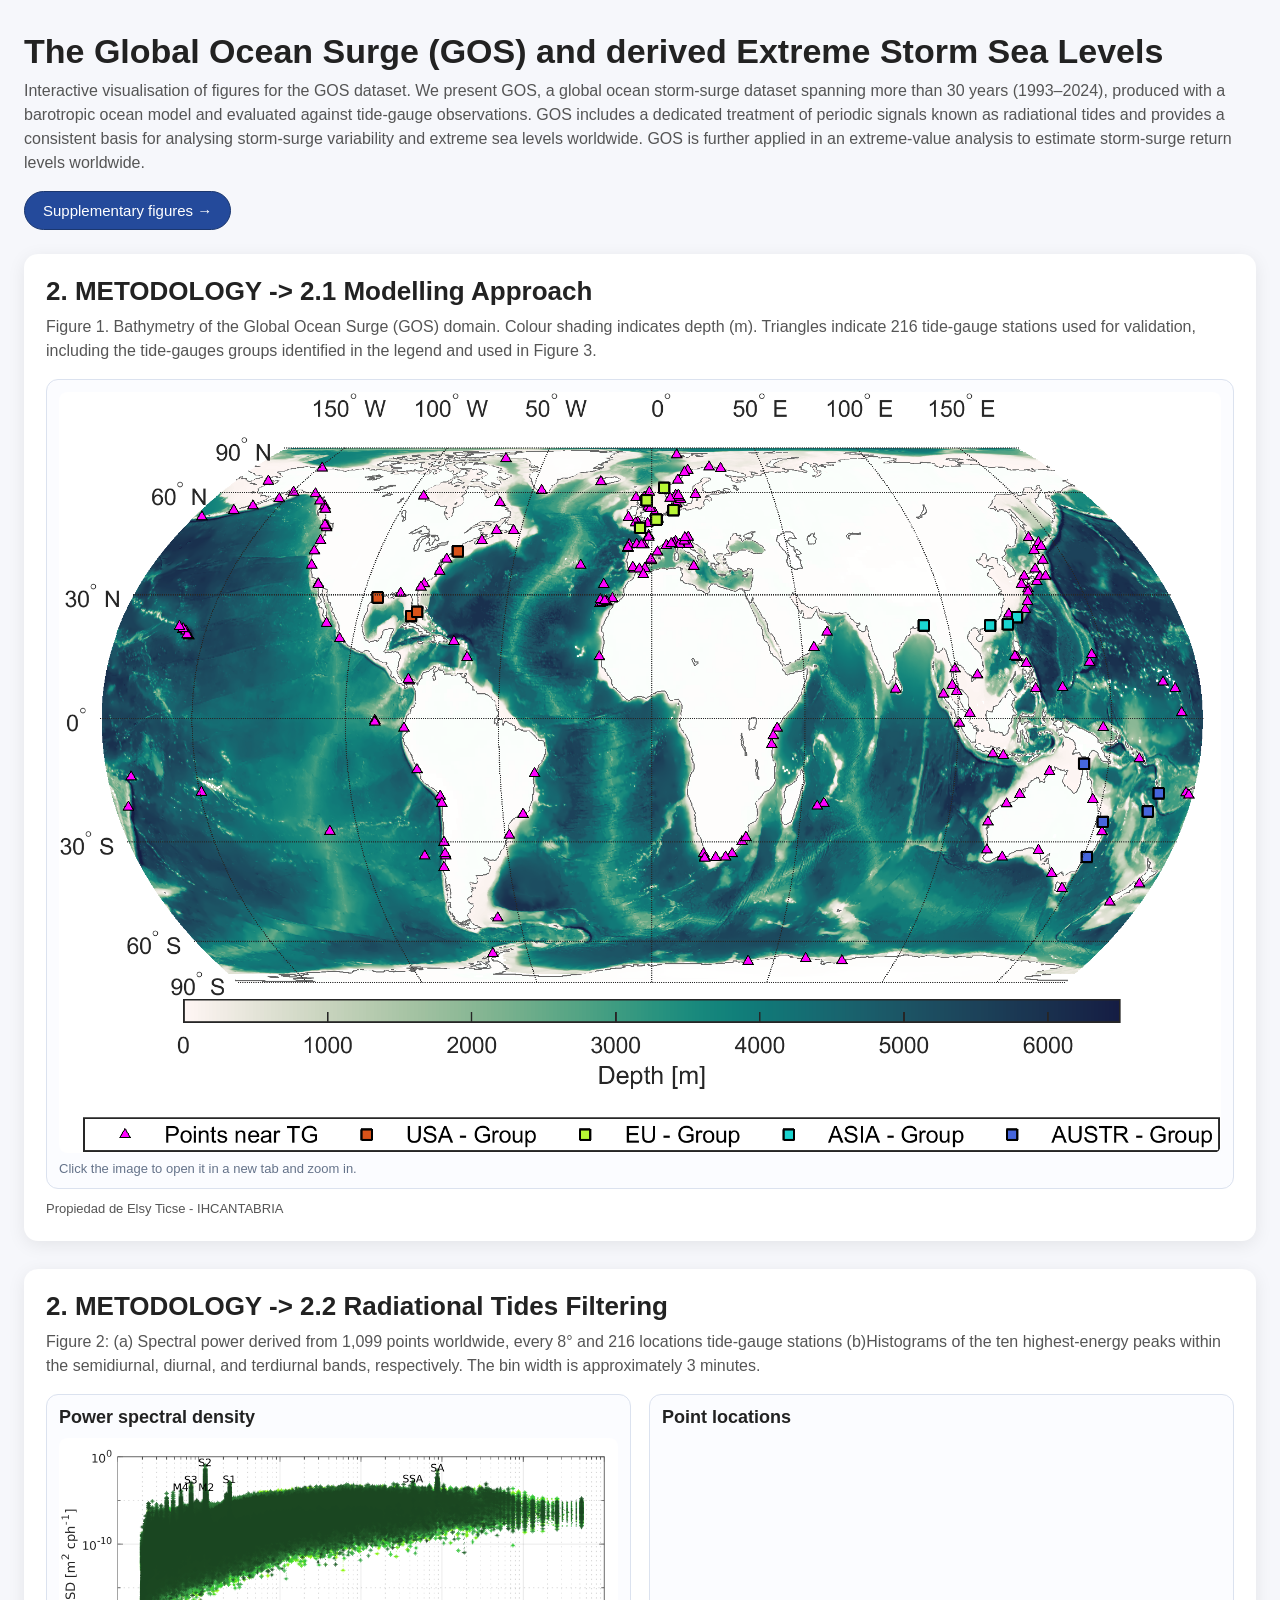
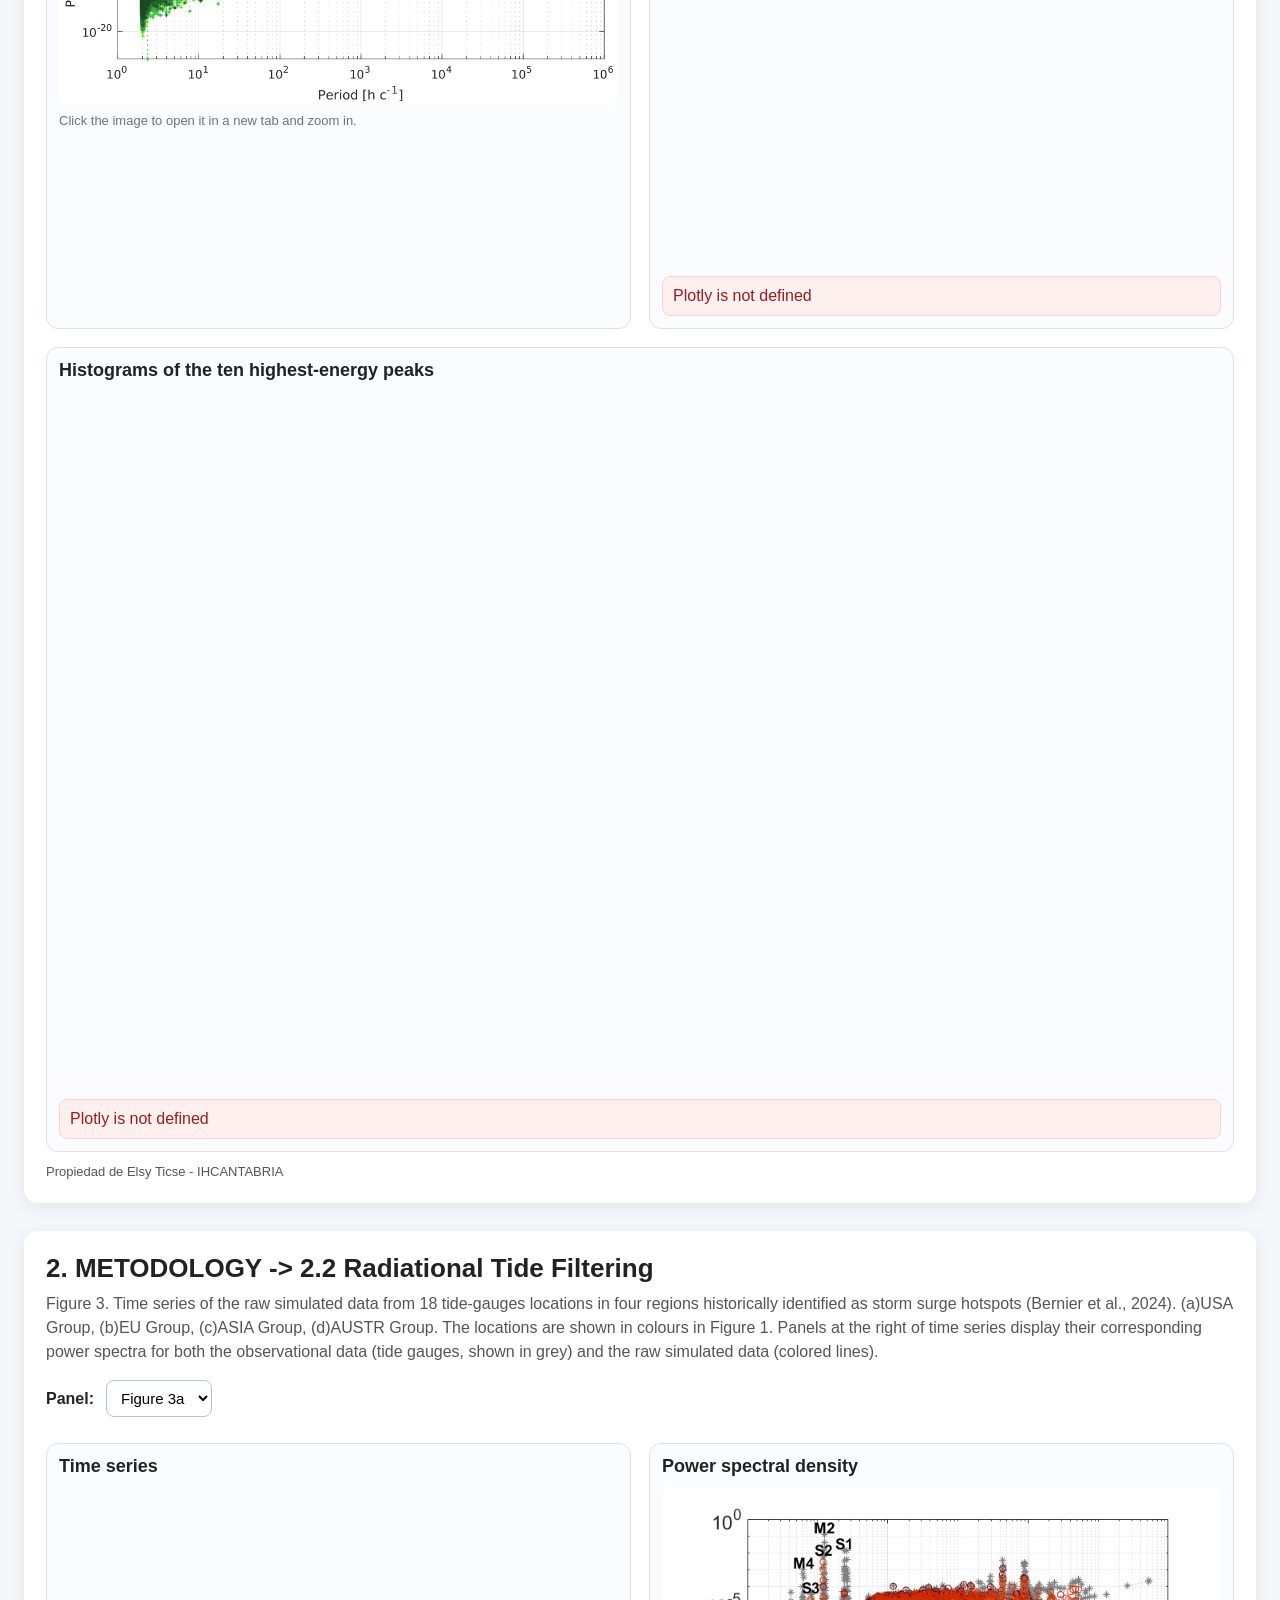
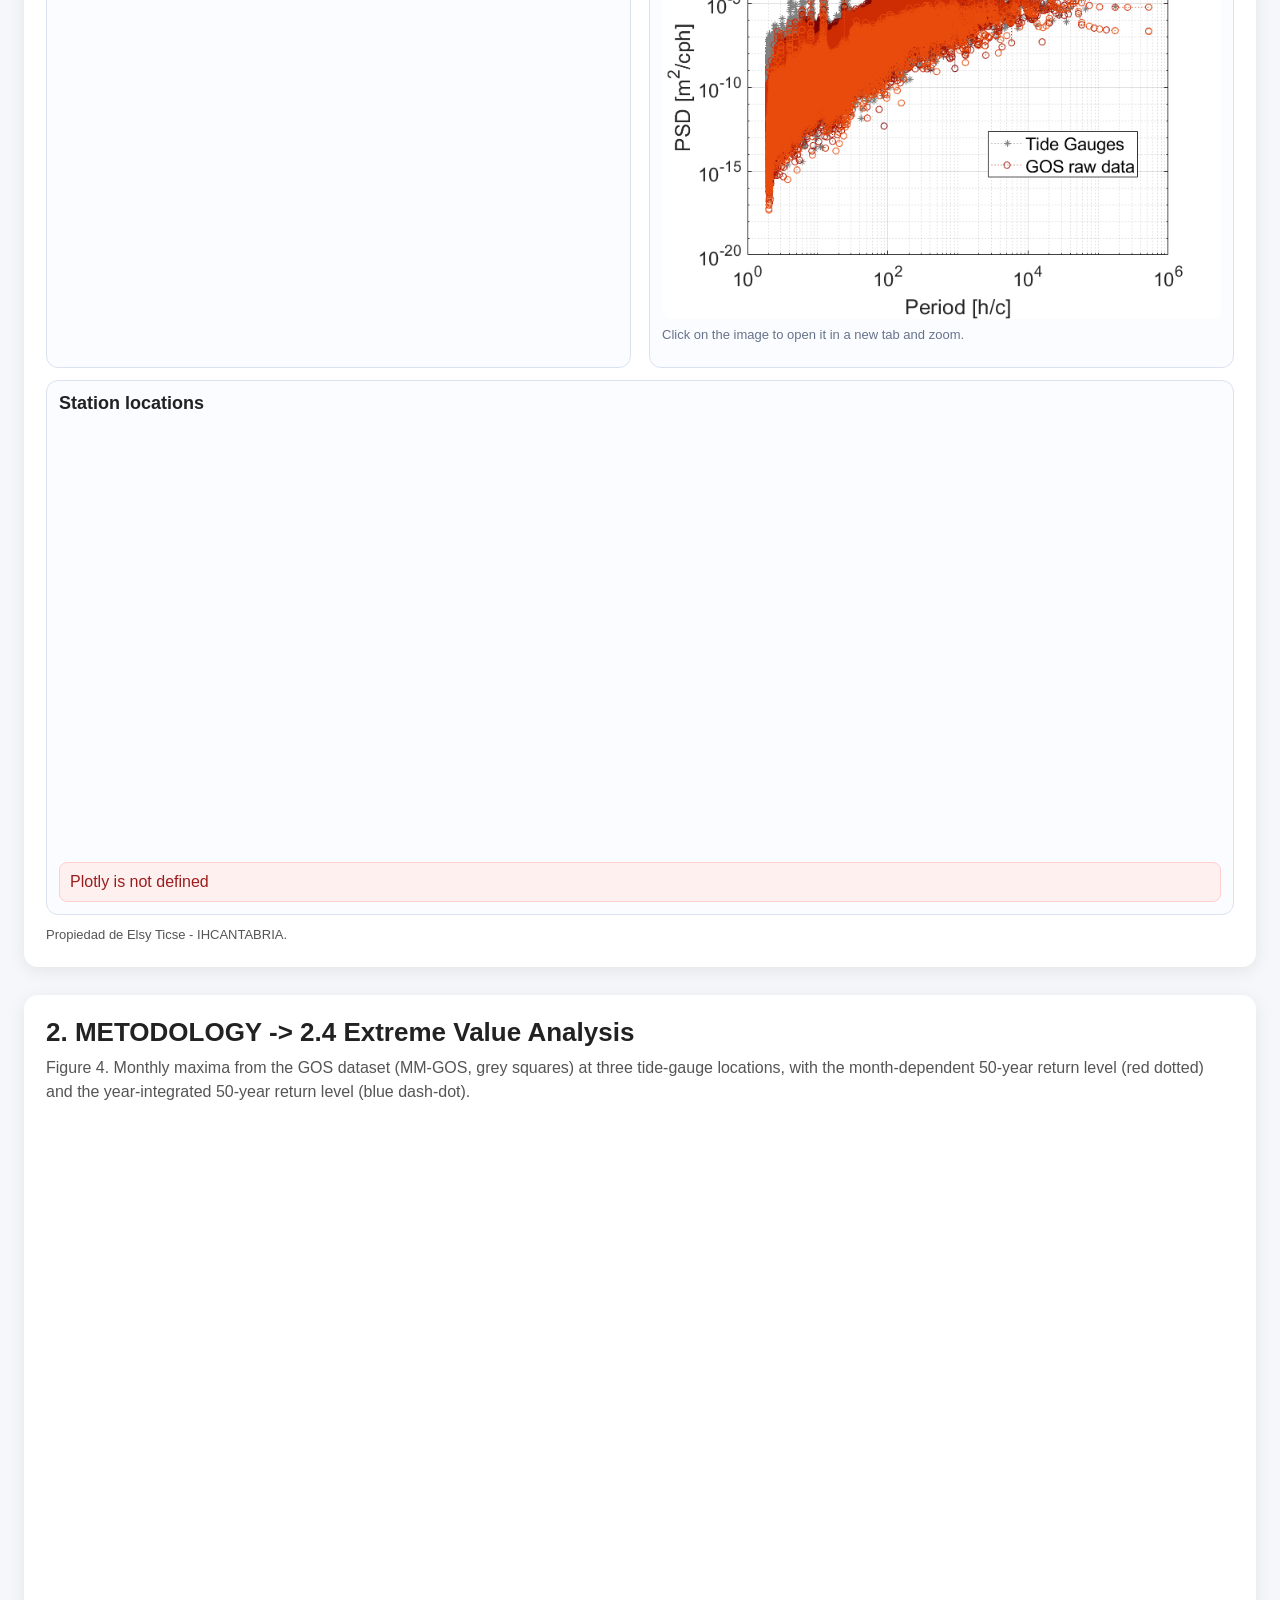
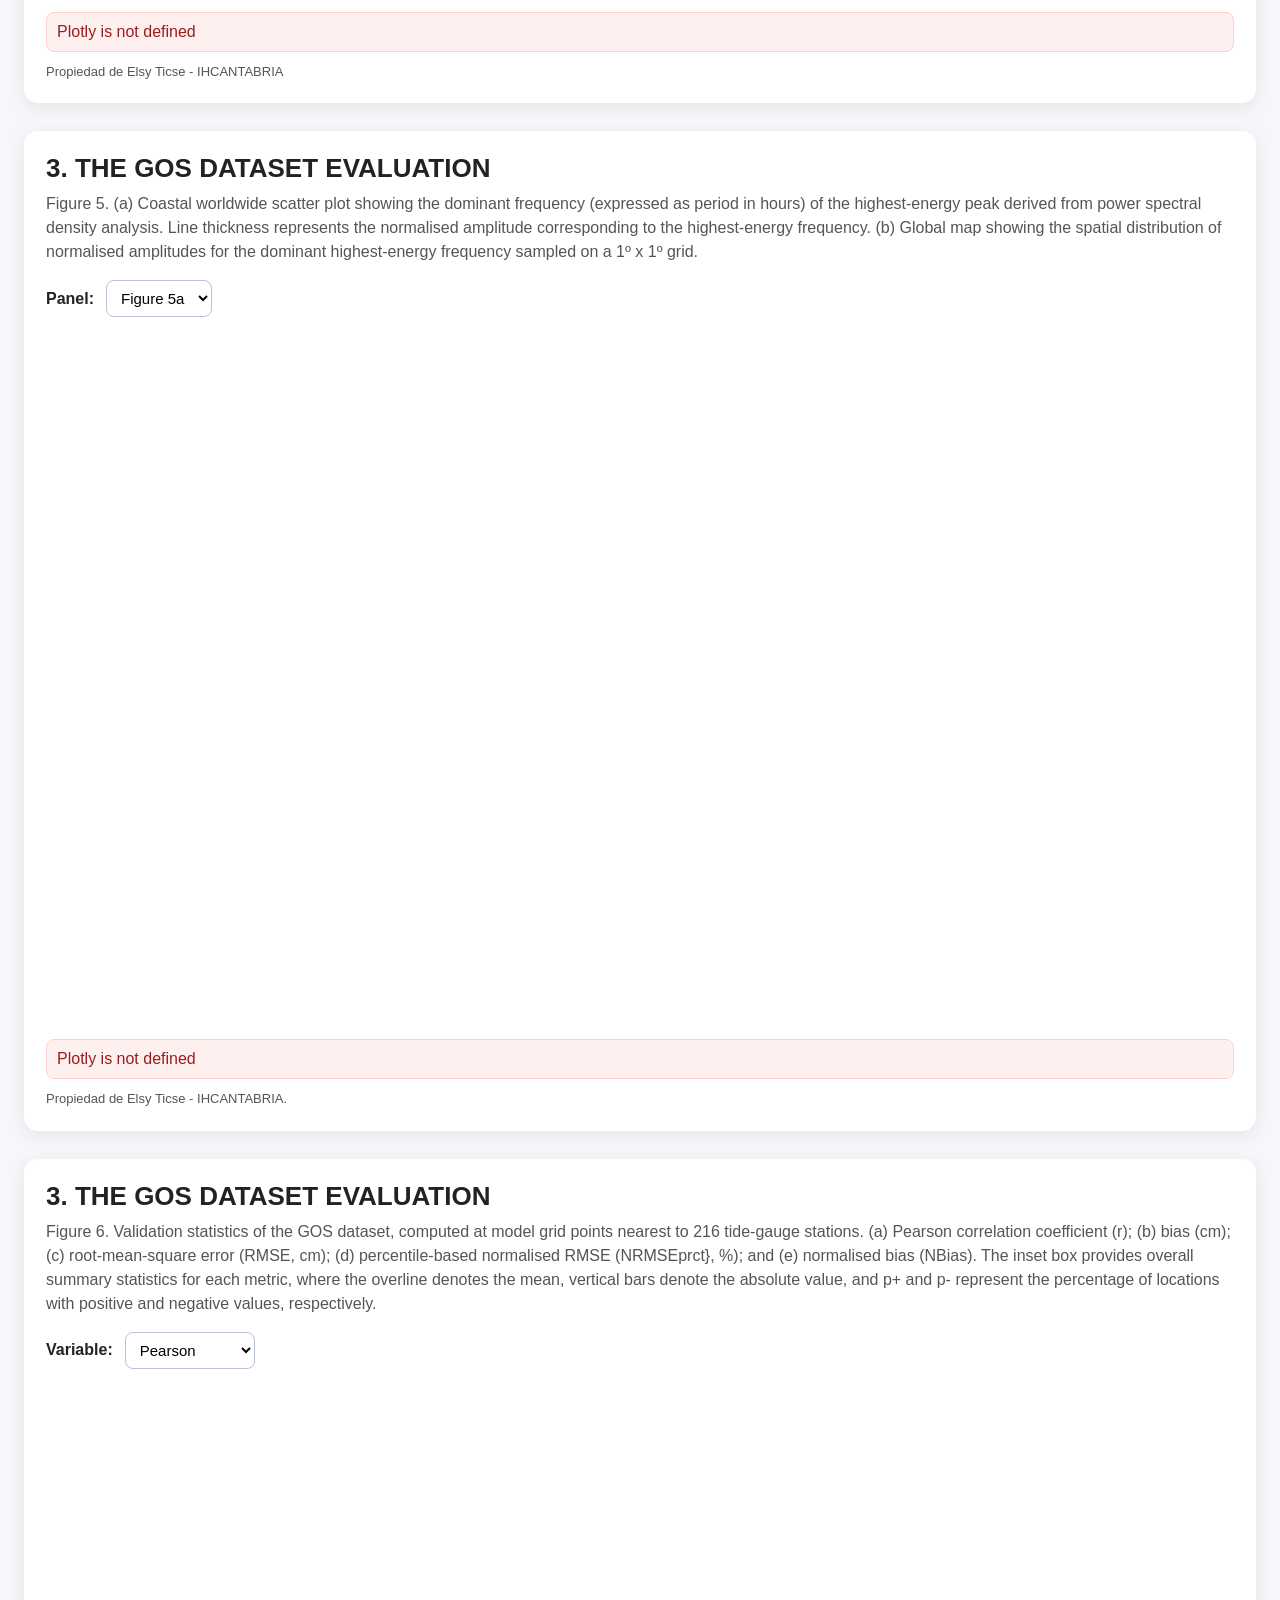
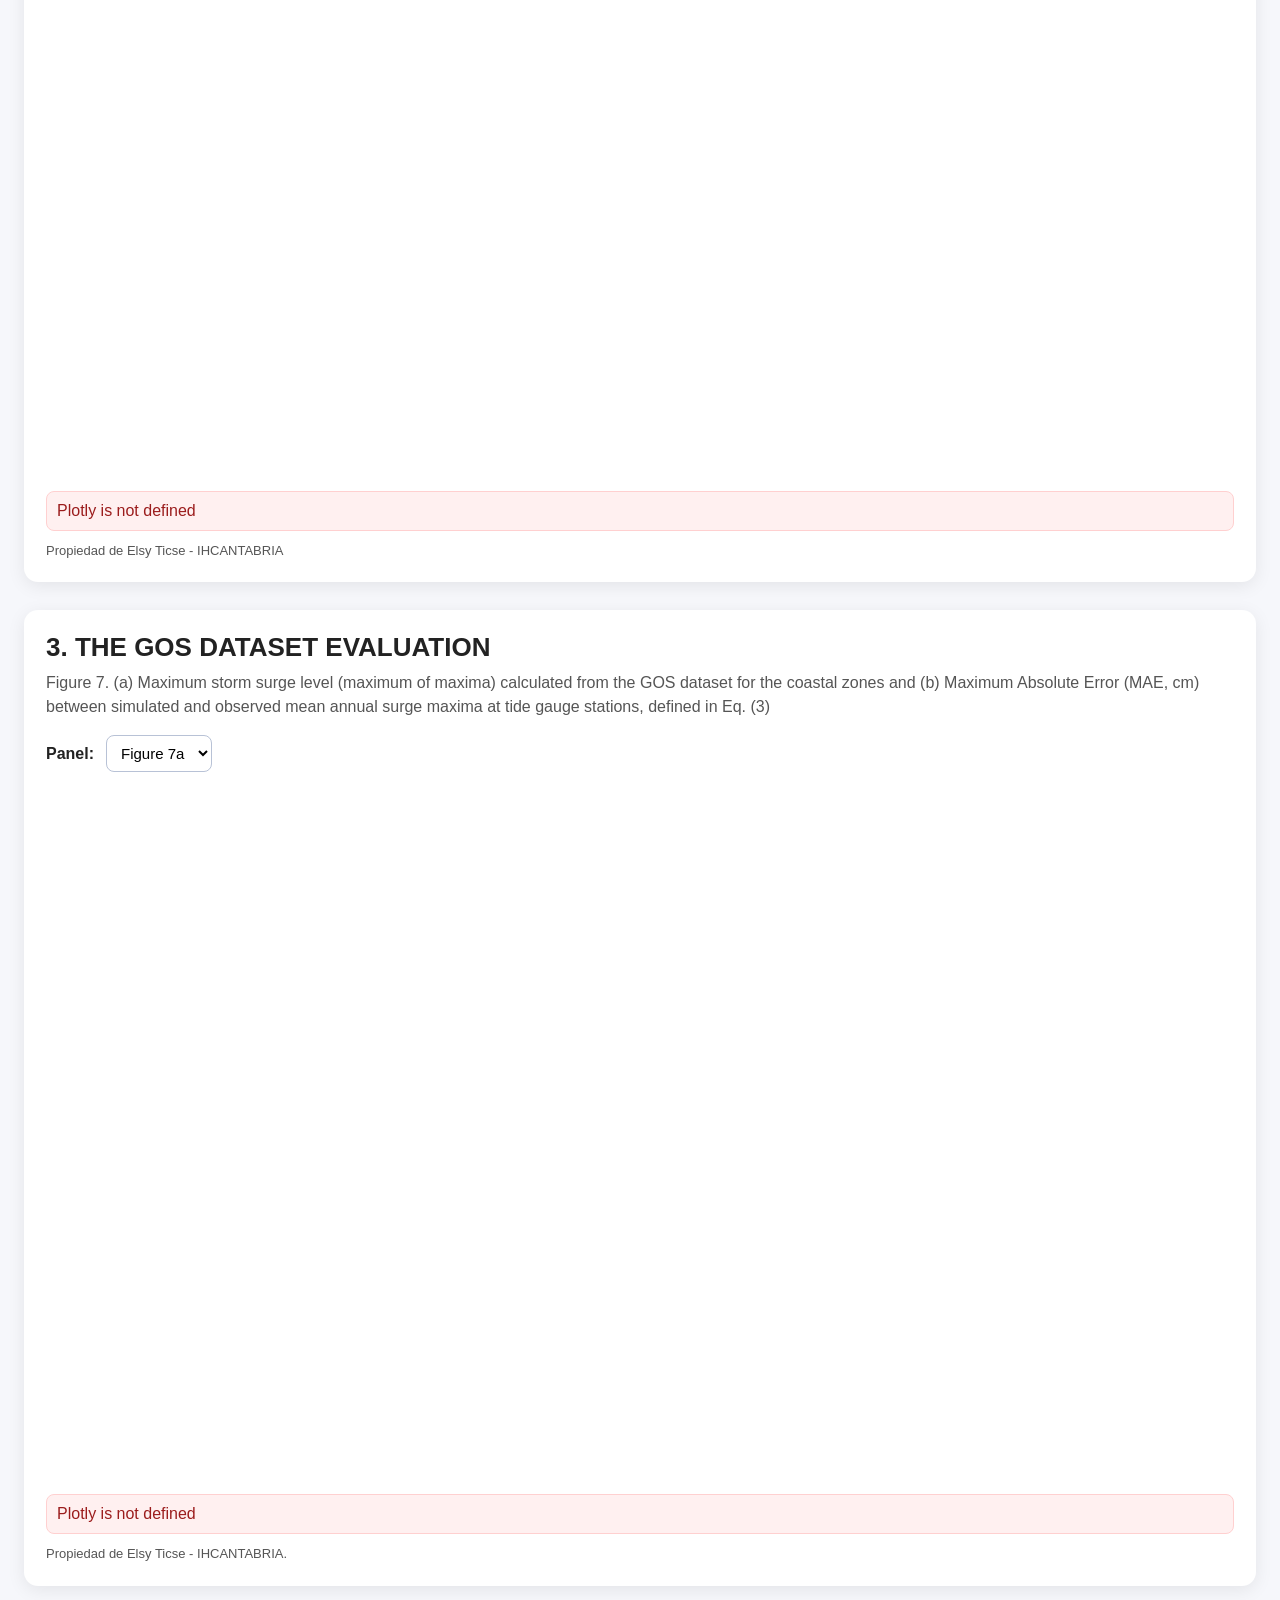
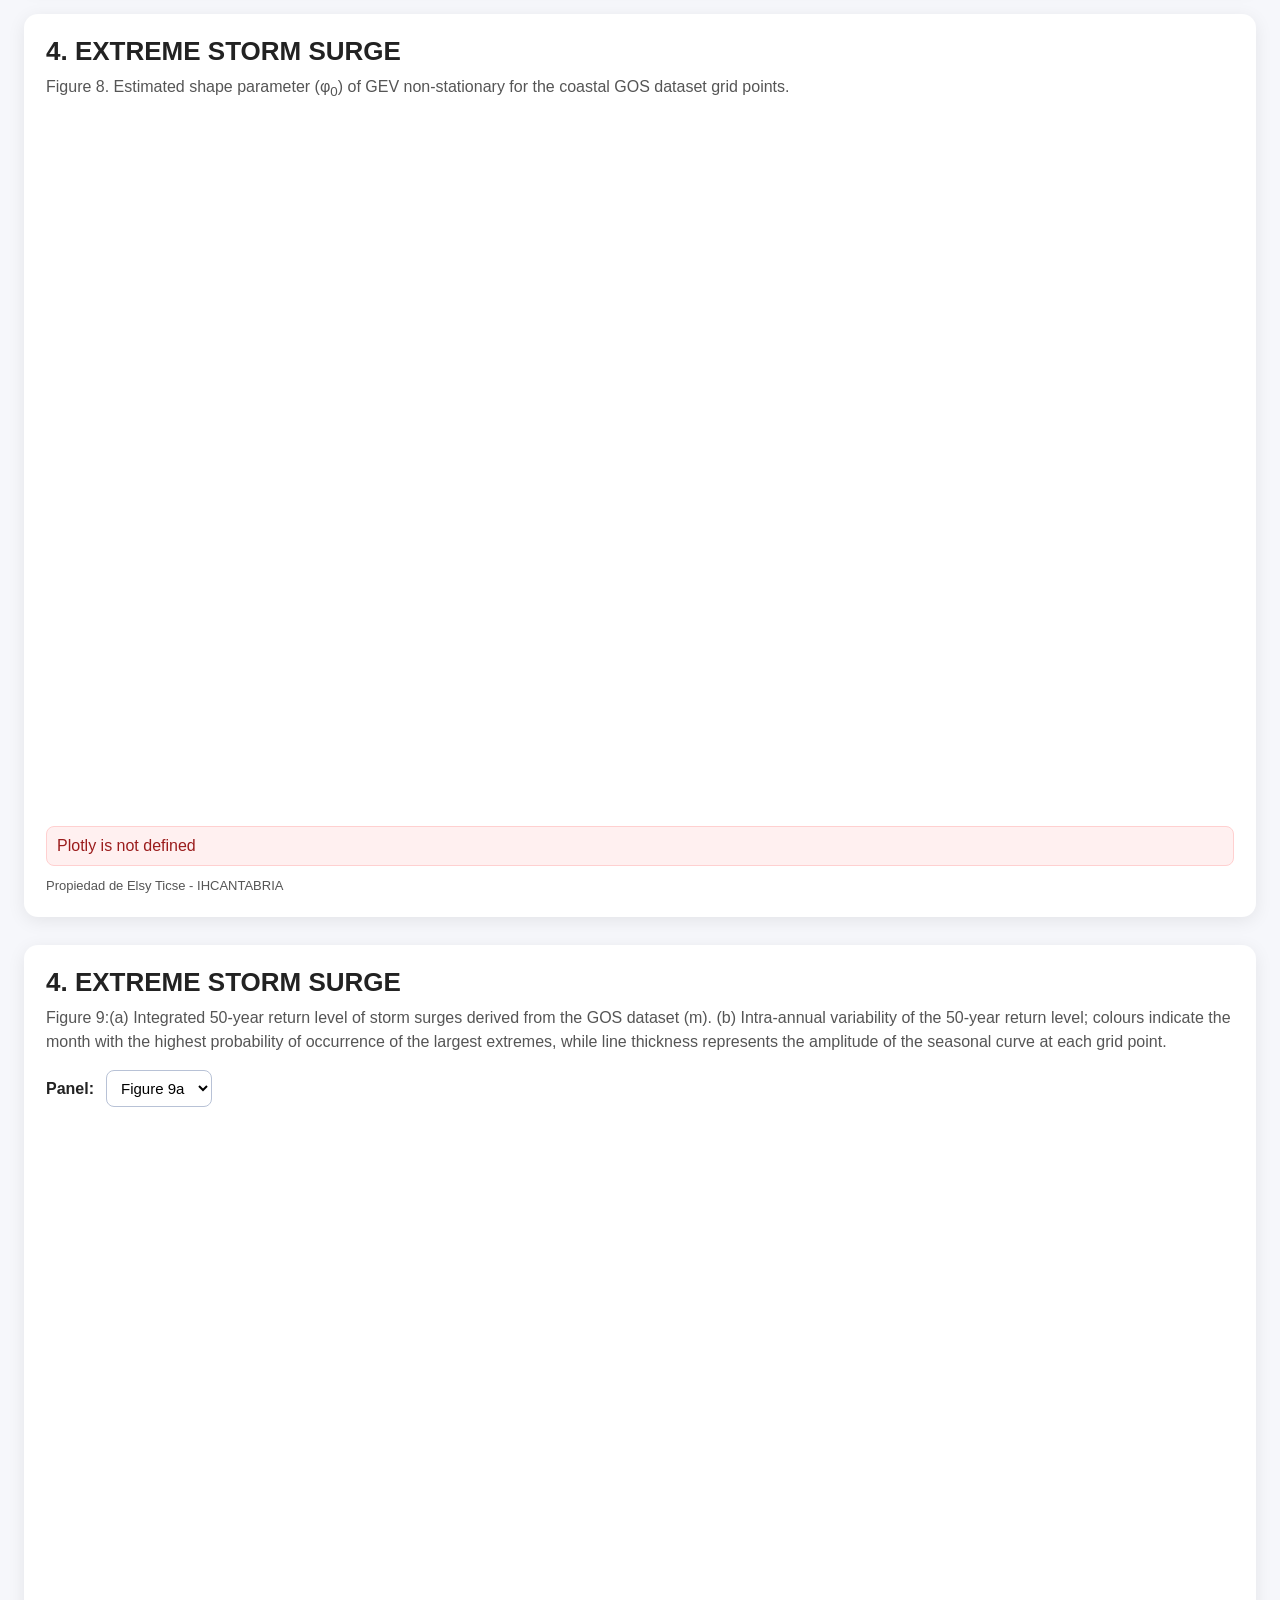
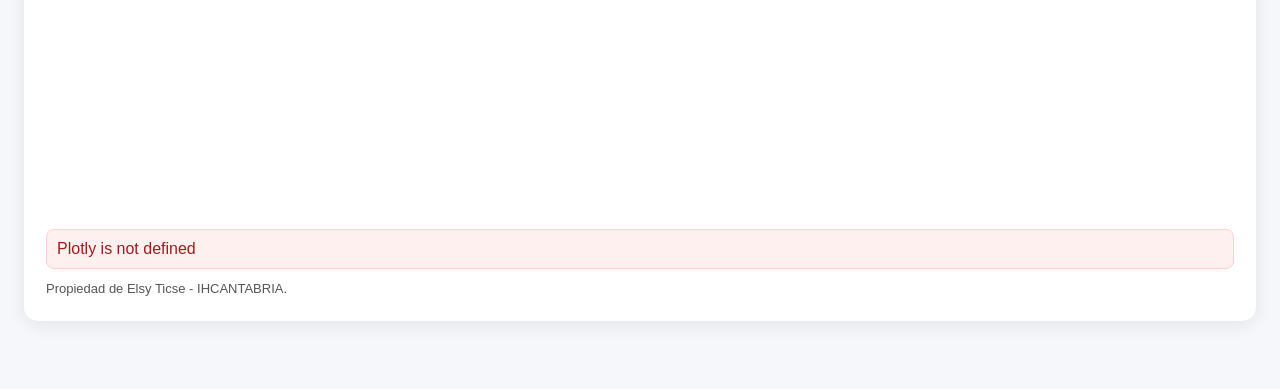
==== index.html @ 81e5f07c "editing SI and names" ====
<!DOCTYPE html>
<html lang="en">

<head>
  <meta charset="UTF-8" />
  <meta name="viewport" content="width=device-width, initial-scale=1.0" />

  <title>GOS GLOBAL</title>

  <script src="https://cdn.plot.ly/plotly-3.1.0.min.js"></script>

  <link rel="stylesheet" href="style.css" />
</head>

<body>

  <header class="page-header">
    <h1>The Global Ocean Surge (GOS) and derived Extreme Storm Sea Levels</h1>
    <p>
      Interactive visualisation of figures for the GOS dataset.
      We present GOS, a global ocean storm-surge dataset spanning more than 30 years (1993–2024), produced with a barotropic ocean model and evaluated against tide-gauge observations. GOS includes a dedicated treatment of periodic signals known as radiational tides and provides a consistent basis for analysing storm-surge variability and extreme sea levels worldwide. GOS is further applied in an extreme-value analysis to estimate storm-surge return levels worldwide.
    </p>

    <nav class="page-nav">
      <a class="nav-button" href="supplementary.html">Supplementary figures &rarr;</a>
    </nav>
  </header>

  <main class="page-content">

    <!-- ===================================================================
         FIGURE 1 - NUEVA. Imagen estatica.
         PENDIENTE: colocar el archivo en images/fig_1.png y escribir el
         titulo de seccion (<h2>) y el pie de figura reales.
         =================================================================== -->
    <section class="figure-card" id="figure-1">
      <h2>2. METODOLOGY -> 2.1 Modelling Approach</h2>

      <p class="figure-caption">
        Figure 1. Bathymetry of the Global Ocean Surge (GOS) domain. Colour shading indicates depth (m). Triangles indicate 216 tide-gauge stations used for validation, including the tide-gauges groups identified in the legend and used in Figure 3.
      </p>

      <div class="figure-image-panel">
        <a href="images/fig_1.png" target="_blank" class="figure-image-link">
          <img
            src="images/fig_1.png"
            alt="Figure 1"
            class="figure-image"
            onerror="this.parentNode.outerHTML='&lt;div class=&quot;placeholder&quot;&gt;Falta images/fig_1.png&lt;/div&gt;'"
          >
        </a>

        <p class="image-note">
          Click the image to open it in a new tab and zoom in.
        </p>
      </div>

      <div class="figure-note">
        Propiedad de Elsy Ticse - IHCANTABRIA
      </div>
    </section>

    <!-- ===================================================================
         FIGURE 2 - antes "Figure 2" (seccion figure-1).
         El PNG del espectro se reemplaza: images/fig_2a_spectrum.png
         =================================================================== -->
    <section class="figure-card" id="figure-2">
      <h2>2. METODOLOGY -> 2.2 Radiational Tides Filtering</h2>

      <p class="figure-caption">
        Figure 2: (a) Spectral power derived from 1,099 points worldwide, every 8° and 216 locations tide-gauge stations (b)Histograms of the ten highest-energy peaks within the semidiurnal, diurnal, and terdiurnal bands, respectively. The bin width is approximately 3 minutes. 
      </p>

      <!-- Tres subpaneles a la vez, misma estructura que la Figura 3:
           dos arriba en rejilla y el tercero a lo ancho debajo.
           Antes habia un selector que mostraba 2a o 2b por separado. -->
      <div class="fig2-grid">
        <div class="fig2-panel">
          <h3>Power spectral density</h3>

          <a href="images/fig_2a_spectrum.png" target="_blank" class="fig2-image-link">
            <img
              src="images/fig_2a_spectrum.png"
              alt="Power spectral density plot"
              class="fig2-spectrum-img"
            >
          </a>

          <p class="image-note">
            Click the image to open it in a new tab and zoom in.
          </p>
        </div>

        <div class="fig2-panel">
          <h3>Point locations</h3>
          <div class="stats" id="fig2-stats"></div>
          <div id="fig2-map" class="plot-container-small"></div>
          <div id="fig2-error" class="error"></div>
        </div>
      </div>

      <div class="fig2-hist-panel">
        <h3>Histograms of the ten highest-energy peaks</h3>
        <div class="stats" id="fig2b-stats"></div>
        <div id="fig2b-hist" class="plot-container"></div>
        <div id="fig2b-error" class="error"></div>
      </div>

      <div class="figure-note" id="fig2-note">
        Propiedad de Elsy Ticse - IHCANTABRIA
      </div>
    </section>

    <!-- ===================================================================
         FIGURE 3 - antes "Figure 3" (seccion figure-2). Sin cambios.
         =================================================================== -->
    <section class="figure-card" id="figure-3">
      <h2>2. METODOLOGY -> 2.2 Radiational Tide Filtering</h2>

      <p class="figure-caption">
        Figure 3. Time series of the raw simulated data from 18 tide-gauges locations in four regions historically identified as storm surge hotspots (Bernier et al., 2024). (a)USA Group, (b)EU Group, (c)ASIA Group, (d)AUSTR Group. The locations are shown in colours in Figure 1. Panels at the right of time series display their corresponding power spectra for both the observational data (tide gauges, shown in grey) and the raw simulated data (colored lines).
      </p>

      <div class="controls">
        <label for="fig3-select"><b>Panel:</b></label>
        <select id="fig3-select">
          <option value="3a">Figure 3a</option>
          <option value="3b">Figure 3b</option>
          <option value="3c">Figure 3c</option>
          <option value="3d">Figure 3d</option>
        </select>
      </div>

      <div class="fig3-grid">
        <div class="fig3-panel">
          <h3>Time series</h3>
          <div id="fig3-ts" class="plot-container-medium"></div>
        </div>

        <div class="fig3-panel">
          <h3>Power spectral density</h3>

          <a href="images/fig_3a_psd.png" target="_blank" class="fig3-image-link">
            <img
              id="fig3-psd-img"
              src="images/fig_3a_psd.png"
              alt="PSD"
              class="fig3-psd-img"
            >
          </a>

          <p class="image-note">
            Click on the image to open it in a new tab and zoom.
          </p>
        </div>
      </div>

      <div class="fig3-map-panel">
        <h3>Station locations</h3>
        <div class="stats" id="fig3-stats"></div>
        <div id="fig3-map" class="plot-container-small"></div>
        <div id="fig3-error" class="error"></div>
      </div>

      <div class="figure-note">
        Propiedad de Elsy Ticse - IHCANTABRIA.
      </div>
    </section>

    <!-- ===================================================================
         FIGURE 4 - NUEVA. Interactiva.
         Origen: codigos_GEV_ESTACIONARIO/fig4_panel_GOS_3estaciones.m
         Datos:  data/fig_4_mm.csv, fig_4_rl.csv, fig_4_panels.csv
         PENDIENTE: titulo de seccion (<h2>) y pie de figura reales.
         =================================================================== -->
    <section class="figure-card" id="figure-4">
      <h2>2. METODOLOGY -> 2.4 Extreme Value Analysis </h2>

      <p class="figure-caption">
        Figure 4. Monthly maxima from the GOS dataset (MM-GOS, grey squares) at three tide-gauge locations, with the month-dependent 50-year return level (red dotted) and the year-integrated 50-year return level (blue dash-dot).
      </p>

      <!-- Los tres paneles se dibujan en una sola fila dentro del mismo
           grafico, como el tiledlayout(1,3) del script MATLAB.
           Antes habia un selector que mostraba un panel cada vez. -->
      <div class="stats" id="fig4-stats"></div>

      <!-- Los tres paneles no caben en pantallas estrechas y Plotly no puede
           reordenarlos con CSS, asi que el grafico tiene su propio scroll
           horizontal en vez de encogerse hasta ser ilegible. -->
      <div class="fig4-scroll">
        <div id="fig4-plot" class="plot-container-medium fig4-plot"></div>
      </div>

      <div id="fig4-error" class="error"></div>

      <div class="figure-note">
        Propiedad de Elsy Ticse - IHCANTABRIA
      </div>
    </section>

    <!-- ===================================================================
         FIGURE 5 - antes "Figure 4" (seccion figure-3).
         El antiguo panel (b) costero pasa a ser el panel (a) interactivo,
         y el antiguo panel (a) pasa a ser una imagen estatica.
         PENDIENTE: colocar el archivo en images/fig_5b.png
         =================================================================== -->
    <section class="figure-card" id="figure-5">
      <h2>3. THE GOS DATASET EVALUATION</h2>

      <p class="figure-caption">
        Figure 5. (a) Coastal worldwide scatter plot showing the dominant frequency (expressed as period in hours) of the highest-energy peak derived from power spectral density analysis. Line thickness represents the normalised amplitude corresponding to the highest-energy frequency. (b) Global map showing the spatial distribution of normalised amplitudes for the dominant highest-energy frequency sampled on a 1º x 1º grid.
      </p>

      <div class="controls">
        <label for="fig5-select"><b>Panel:</b></label>
        <select id="fig5-select">
          <option value="5a">Figure 5a</option>
          <option value="5b">Figure 5b</option>
        </select>
      </div>

      <!-- Panel 5a: mapa interactivo (data/fig_5a.csv) -->
      <div id="fig5a-panel">
        <div class="stats" id="fig5-stats"></div>
        <div id="fig5-map" class="plot-container"></div>
        <div id="fig5-error" class="error"></div>
      </div>

      <!-- Panel 5b: imagen estatica -->
      <div id="fig5b-panel" class="hidden">
        <div class="figure-image-panel">
          <a href="images/fig_5b.png" target="_blank" class="figure-image-link">
            <img
              src="images/fig_5b.png"
              alt="Figure 5b"
              class="figure-image"
              onerror="this.parentNode.outerHTML='&lt;div class=&quot;placeholder&quot;&gt;Falta images/fig_5b.png&lt;/div&gt;'"
            >
          </a>

          <p class="image-note">
            Click the image to open it in a new tab and zoom in.
          </p>
        </div>
      </div>

      <div class="figure-note">
        Propiedad de Elsy Ticse - IHCANTABRIA.
      </div>
    </section>

    <!-- ===================================================================
         FIGURE 6 - antes "Figure 5" (seccion figure-4). Sin cambios.
         =================================================================== -->
    <section class="figure-card" id="figure-6">
      <h2>3. THE GOS DATASET EVALUATION</h2>

      <p class="figure-caption">
        Figure 6. Validation statistics of the GOS dataset, computed at model grid points nearest to 216 tide-gauge stations. (a) Pearson correlation coefficient (r); (b) bias (cm); (c) root-mean-square error (RMSE, cm); (d) percentile-based normalised RMSE (NRMSEprct}, %); and (e) normalised bias (NBias). The inset box provides overall summary statistics for each metric, where the overline denotes the mean, vertical bars denote the absolute value, and p+ and p- represent the percentage of locations with positive and negative values, respectively.
      </p>

      <div class="controls">
        <label for="fig6-select"><b>Variable:</b></label>
        <select id="fig6-select">
          <option value="Corr">Pearson</option>
          <option value="Bias">bias</option>
          <option value="RMSE">RMSE</option>
          <option value="NRMSE_prct">NRMSE_prct</option>
          <option value="NBias">Nbias</option>
        </select>
      </div>

      <div class="stats" id="fig6-stats"></div>
      <div id="fig6-map" class="plot-container"></div>
      <div id="fig6-error" class="error"></div>

      <div class="figure-note">
        Propiedad de Elsy Ticse - IHCANTABRIA
      </div>
    </section>

    <!-- ===================================================================
         FIGURE 7 - antes "Figure 7" (seccion figure-6). Sin cambios.
         =================================================================== -->
    <section class="figure-card" id="figure-7">
      <h2>3. THE GOS DATASET EVALUATION</h2>

      <p class="figure-caption">
        Figure 7. (a) Maximum storm surge level (maximum of maxima) calculated from the GOS dataset for the coastal zones and (b) Maximum Absolute Error (MAE, cm) between simulated and observed mean annual surge maxima at tide gauge stations, defined in Eq. (3)
      </p>

      <div class="controls">
        <label for="fig7-select"><b>Panel:</b></label>
        <select id="fig7-select">
          <option value="7a">Figure 7a</option>
          <option value="7b">Figure 7b</option>
        </select>
      </div>

      <div class="stats" id="fig7-stats"></div>
      <div id="fig7-map" class="plot-container"></div>
      <div id="fig7-error" class="error"></div>

      <div class="figure-note">
        Propiedad de Elsy Ticse - IHCANTABRIA.
      </div>
    </section>

    <!-- ===================================================================
         FIGURE 8 - NUEVA. Interactiva.
         Origen: codigos_GEV_ESTACIONARIO/fig8_parametro_forma_phi0.m
         Datos:  data/fig_8.csv
         PENDIENTE: titulo de seccion (<h2>) y pie de figura reales.
         =================================================================== -->
    <section class="figure-card" id="figure-8">
      <h2>4. EXTREME STORM SURGE</h2>

      <p class="figure-caption">
        Figure 8. Estimated shape parameter (&phi;<sub>0</sub>) of GEV non-stationary for the coastal GOS dataset grid points.
      </p>

      <div class="stats" id="fig8-stats"></div>
      <div id="fig8-map" class="plot-container"></div>
      <div id="fig8-error" class="error"></div>

      <div class="figure-note">
        Propiedad de Elsy Ticse - IHCANTABRIA
      </div>
    </section>

    <!-- ===================================================================
         FIGURE 9 - antes "Figure 8" (seccion figure-7). Sin cambios.
         =================================================================== -->
    <section class="figure-card" id="figure-9">
      <h2>4. EXTREME STORM SURGE</h2>

      <p class="figure-caption">
        Figure 9:(a) Integrated 50-year return level of storm surges derived from the GOS dataset (m). (b) Intra-annual variability of the 50-year return level; colours indicate the month with the highest probability of occurrence of the largest extremes, while line thickness represents the amplitude of the seasonal curve at each grid point.
      </p>

      <div class="controls">
        <label for="fig9-select"><b>Panel:</b></label>
        <select id="fig9-select">
          <option value="9a">Figure 9a</option>
          <option value="9b">Figure 9b</option>
        </select>
      </div>

      <div class="stats" id="fig9-stats"></div>
      <div id="fig9-map" class="plot-container"></div>
      <div id="fig9-error" class="error"></div>

      <div class="figure-note">
        Propiedad de Elsy Ticse - IHCANTABRIA.
      </div>
    </section>

  </main>

  <script src="js/common.js"></script>
  <script src="main.js"></script>
</body>
</html>
---- style.css ----
body {
  margin: 0;
  font-family: Arial, Helvetica, sans-serif;
  background: #f6f7fb;
  color: #222;
}

.page-header {
  max-width: 1280px;
  margin: 0 auto;
  padding: 32px 24px 12px 24px;
}

.page-header h1 {
  margin: 0 0 8px 0;
  font-size: 34px;
}

.page-header p {
  margin: 0;
  color: #555;
  line-height: 1.5;
}

.page-content {
  max-width: 1280px;
  margin: 0 auto;
  padding: 12px 24px 40px 24px;
}

.figure-card {
  background: #ffffff;
  border-radius: 14px;
  box-shadow: 0 4px 18px rgba(0,0,0,0.08);
  padding: 22px;
  margin-bottom: 28px;
}

.figure-card h2 {
  margin: 0 0 8px 0;
  font-size: 26px;
}

.figure-caption {
  color: #555;
  line-height: 1.5;
  margin: 0 0 16px 0;
}

.plot-container {
  width: 100%;
  height: 76vh;
  min-height: 620px;
}

.placeholder {
  border: 2px dashed #c9d2e3;
  border-radius: 12px;
  background: #f8faff;
  color: #65738a;
  padding: 40px;
  text-align: center;
  font-size: 18px;
}

.controls {
  display: flex;
  flex-wrap: wrap;
  gap: 12px;
  align-items: center;
  margin: 12px 0 14px 0;
}

.controls select {
  font-size: 15px;
  padding: 8px 10px;
  border-radius: 8px;
  border: 1px solid #b8c2d6;
  background: white;
}

.stats {
  display: flex;
  flex-wrap: wrap;
  gap: 10px;
  margin: 10px 0 14px 0;
}

.pill {
  background: #eef3ff;
  border: 1px solid #dbe5ff;
  color: #244a9b;
  padding: 8px 12px;
  border-radius: 999px;
  font-size: 14px;
}

.error {
  color: #9b1c1c;
  background: #fff0f0;
  border: 1px solid #ffd0d0;
  padding: 10px;
  border-radius: 8px;
  margin-top: 10px;
  display: none;
}

.figure-note {
  color: #555;
  font-size: 13px;
  margin-top: 10px;
  line-height: 1.5;
}

.fig2-grid {
  display: grid;
  /* antes 1.15fr 0.85fr, cuando el panel era espectro + mapa con selector;
     ahora se reparte a medias, igual que .fig3-grid */
  grid-template-columns: 1fr 1fr;
  gap: 18px;
  align-items: stretch;
}

/* .fig2-image-panel y .fig2-map-panel se unifican en .fig2-panel, y se anade
   .fig2-hist-panel para el histograma que va debajo; mismo tratamiento que
   .fig3-panel / .fig3-map-panel */
.fig2-panel,
.fig2-hist-panel {
  border: 1px solid #dbe2ef;
  border-radius: 12px;
  padding: 12px;
  background: #fbfcff;
}

.fig2-hist-panel {
  margin-top: 18px;
}

/* Figura 4: tres paneles en una fila. Por debajo de ~820 px el grafico
   desborda su caja con scroll propio en lugar de comprimirse. */
.fig4-scroll {
  overflow-x: auto;
}

.fig4-plot {
  min-width: 820px;
}

.fig2-panel h3,
.fig2-hist-panel h3 {
  margin: 0 0 10px 0;
  font-size: 18px;
}

.fig2-spectrum-img {
  width: 100%;
  height: auto;
  display: block;
  border-radius: 8px;
}

@media (max-width: 1000px) {
  .fig2-grid {
    grid-template-columns: 1fr;
  }
}

.hidden {
  display: none !important;
}

.fig3-grid {
  display: grid;
  grid-template-columns: 1fr 1fr;
  gap: 18px;
  align-items: stretch;
}

.fig3-panel,
.fig3-map-panel {
  border: 1px solid #dbe2ef;
  border-radius: 12px;
  padding: 12px;
  background: #fbfcff;
  margin-top: 12px;
}

.fig3-panel h3,
.fig3-map-panel h3 {
  margin: 0 0 10px 0;
  font-size: 18px;
}

.plot-container-medium {
  width: 100%;
  height: 52vh;
  min-height: 440px;
}

.fig3-image-link {
  display: block;
  cursor: zoom-in;
}

.fig3-psd-img {
  width: 100%;
  height: auto;
  display: block;
  border-radius: 8px;
}

@media (max-width: 1000px) {
  .fig3-grid {
    grid-template-columns: 1fr;
  }
}

/* ---------------------------------------------------------------
   Navegacion entre index.html y supplementary.html
   --------------------------------------------------------------- */

.page-nav {
  margin-top: 16px;
}

.nav-button {
  display: inline-block;
  padding: 10px 18px;
  border-radius: 999px;
  background: #244a9b;
  color: #ffffff;
  text-decoration: none;
  font-size: 15px;
  border: 1px solid #1b376f;
  transition: background 0.15s ease;
}

.nav-button:hover {
  background: #1b376f;
}

/* ---------------------------------------------------------------
   Paneles de figura que son imagen estatica (Fig 1, 4, 5b, 8, Supp)
   --------------------------------------------------------------- */

.figure-image-panel {
  border: 1px solid #dbe2ef;
  border-radius: 12px;
  padding: 12px;
  background: #fbfcff;
}

.figure-image-link {
  display: block;
  cursor: zoom-in;
}

.figure-image {
  width: 100%;
  height: auto;
  display: block;
  border-radius: 8px;
}

/* ---------------------------------------------------------------
   Clases que ya se usaban en el HTML pero no estaban definidas
   --------------------------------------------------------------- */

.plot-container-small {
  width: 100%;
  height: 46vh;
  min-height: 380px;
}

.image-note {
  color: #65738a;
  font-size: 13px;
  margin: 8px 0 0 0;
}

.fig2-image-link {
  display: block;
  cursor: zoom-in;
}
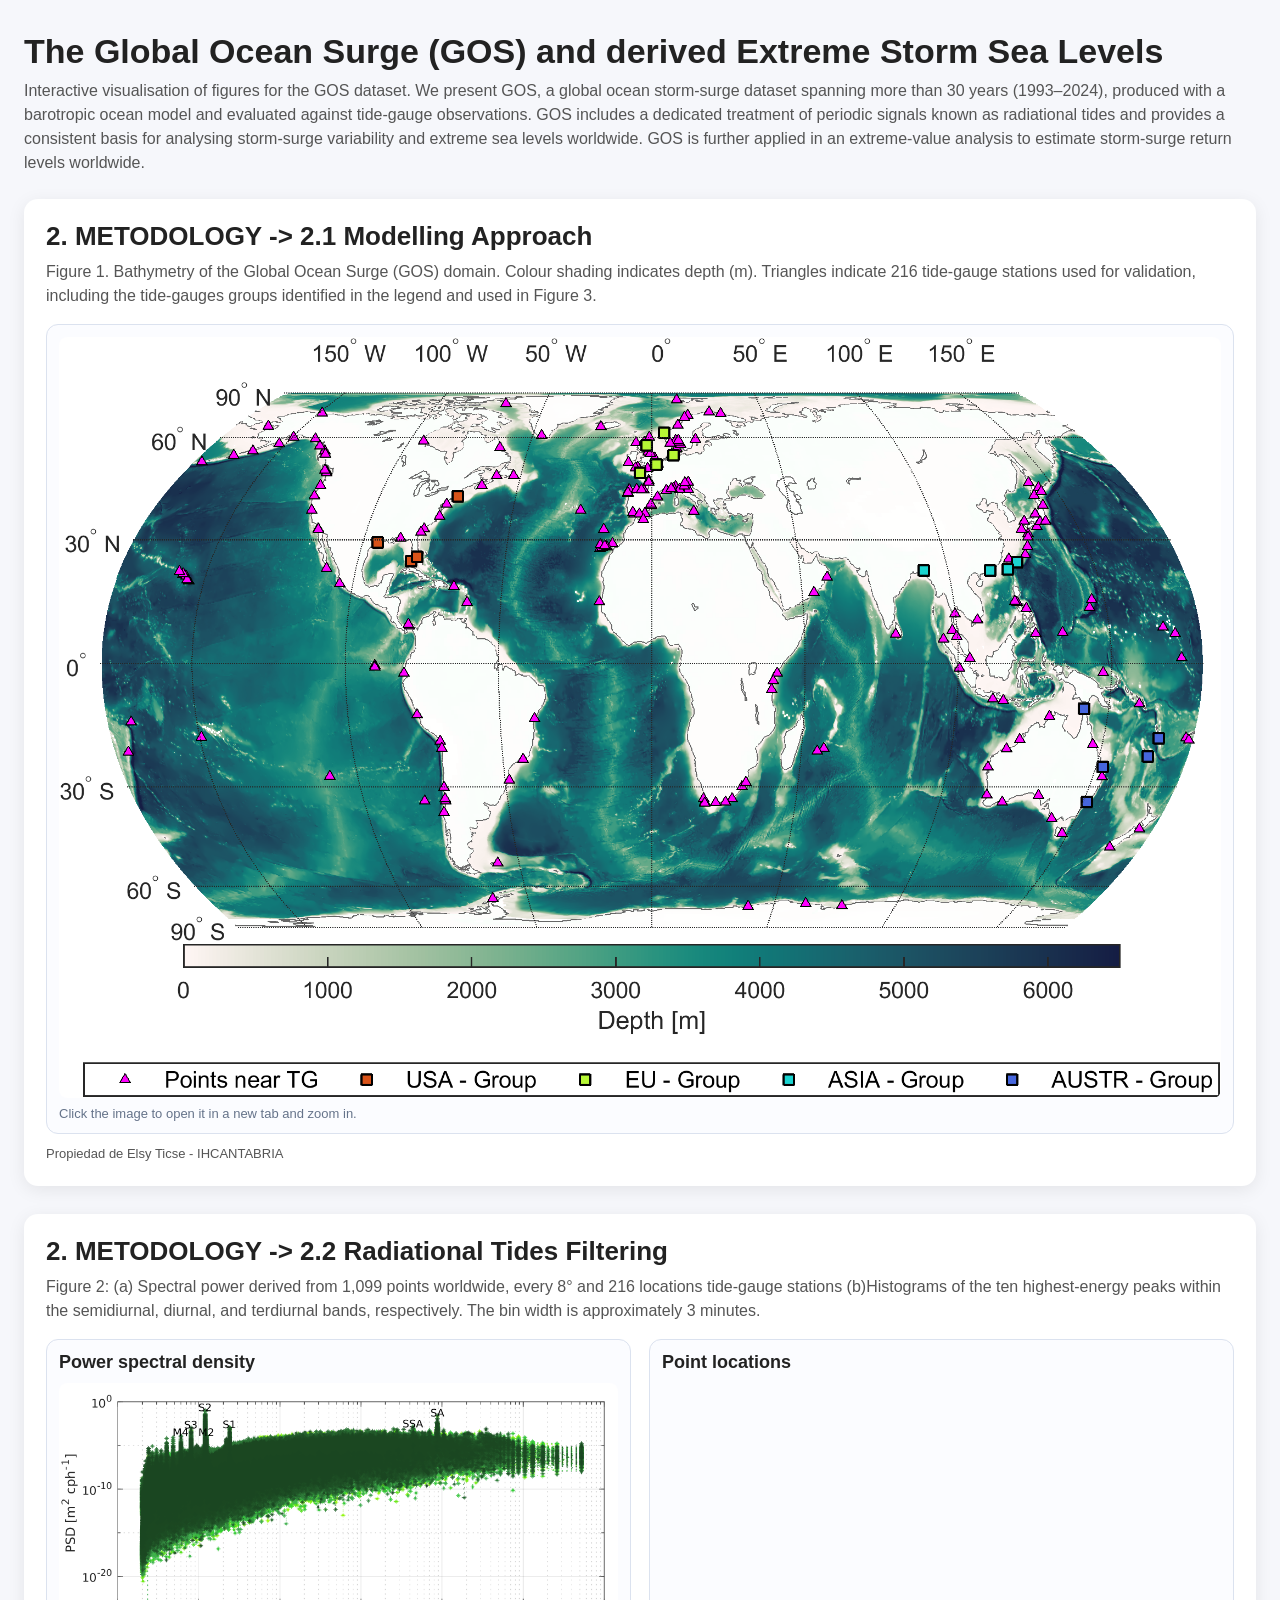
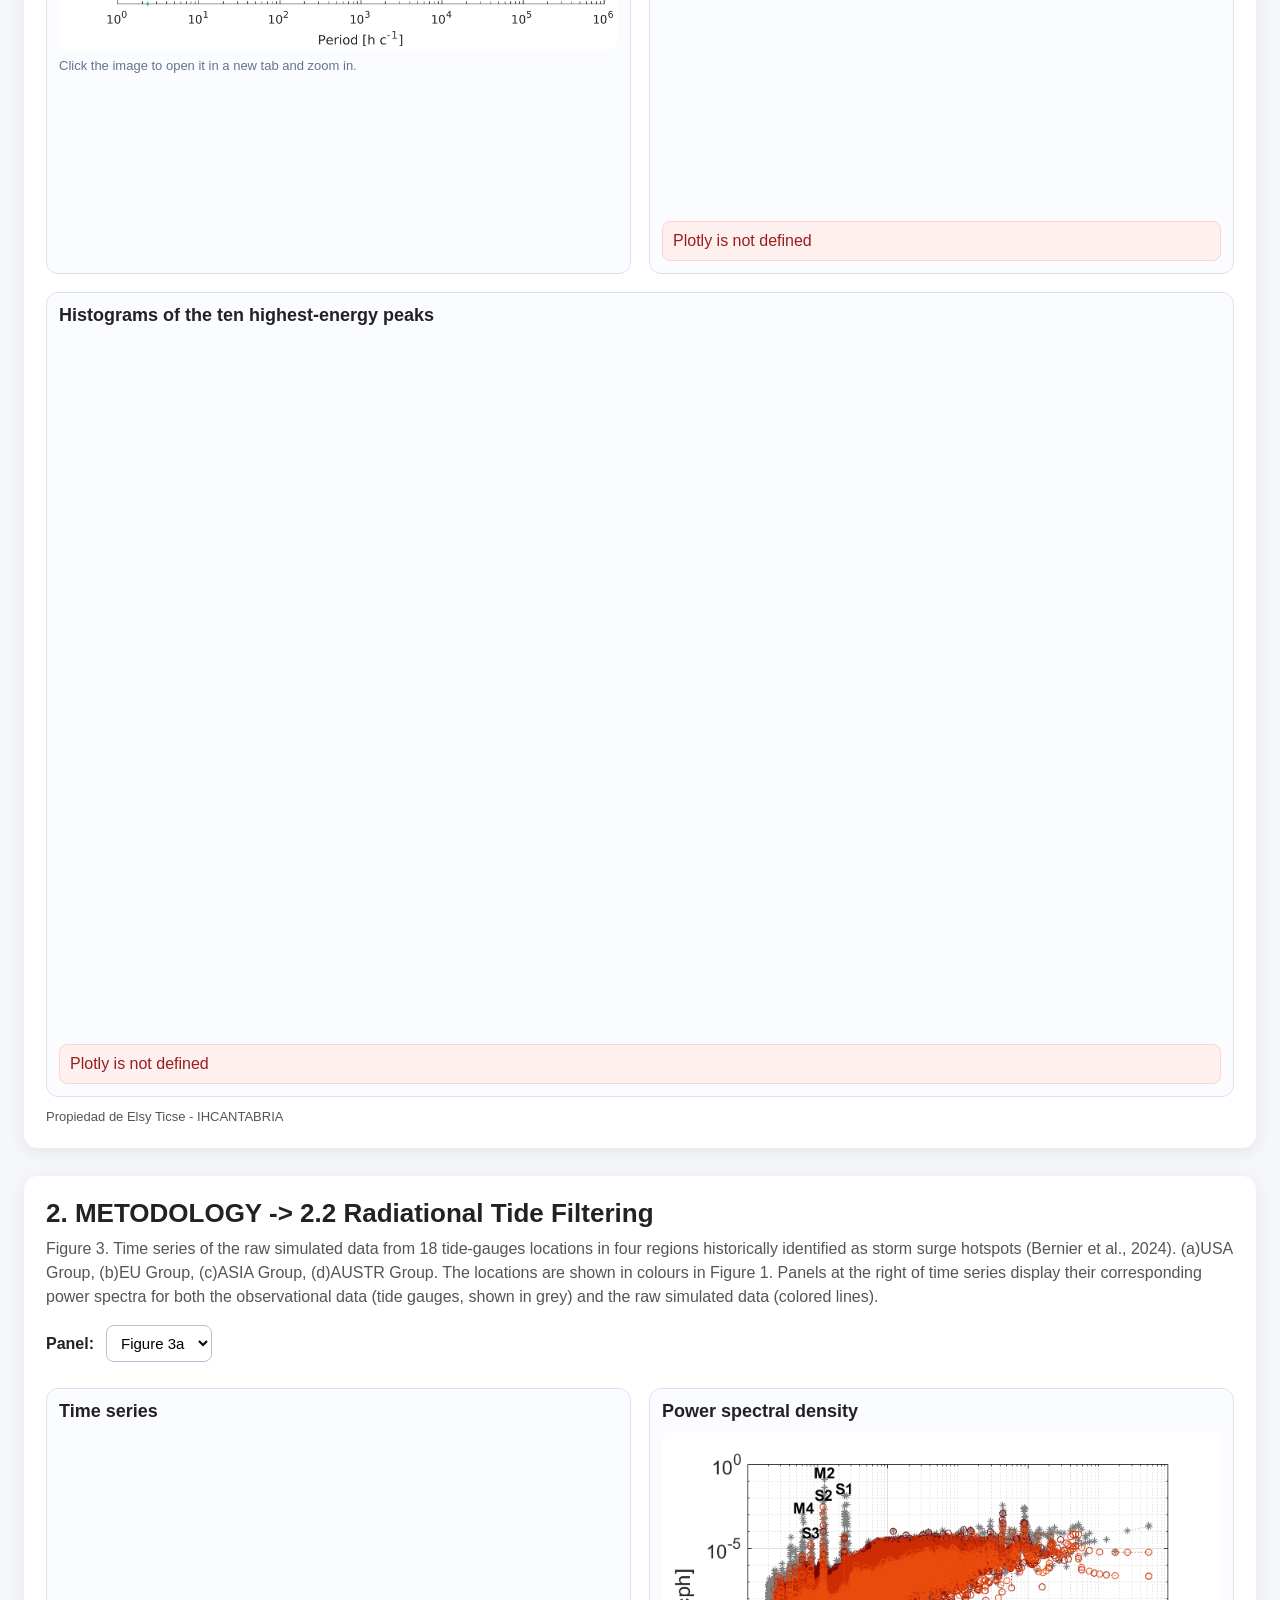
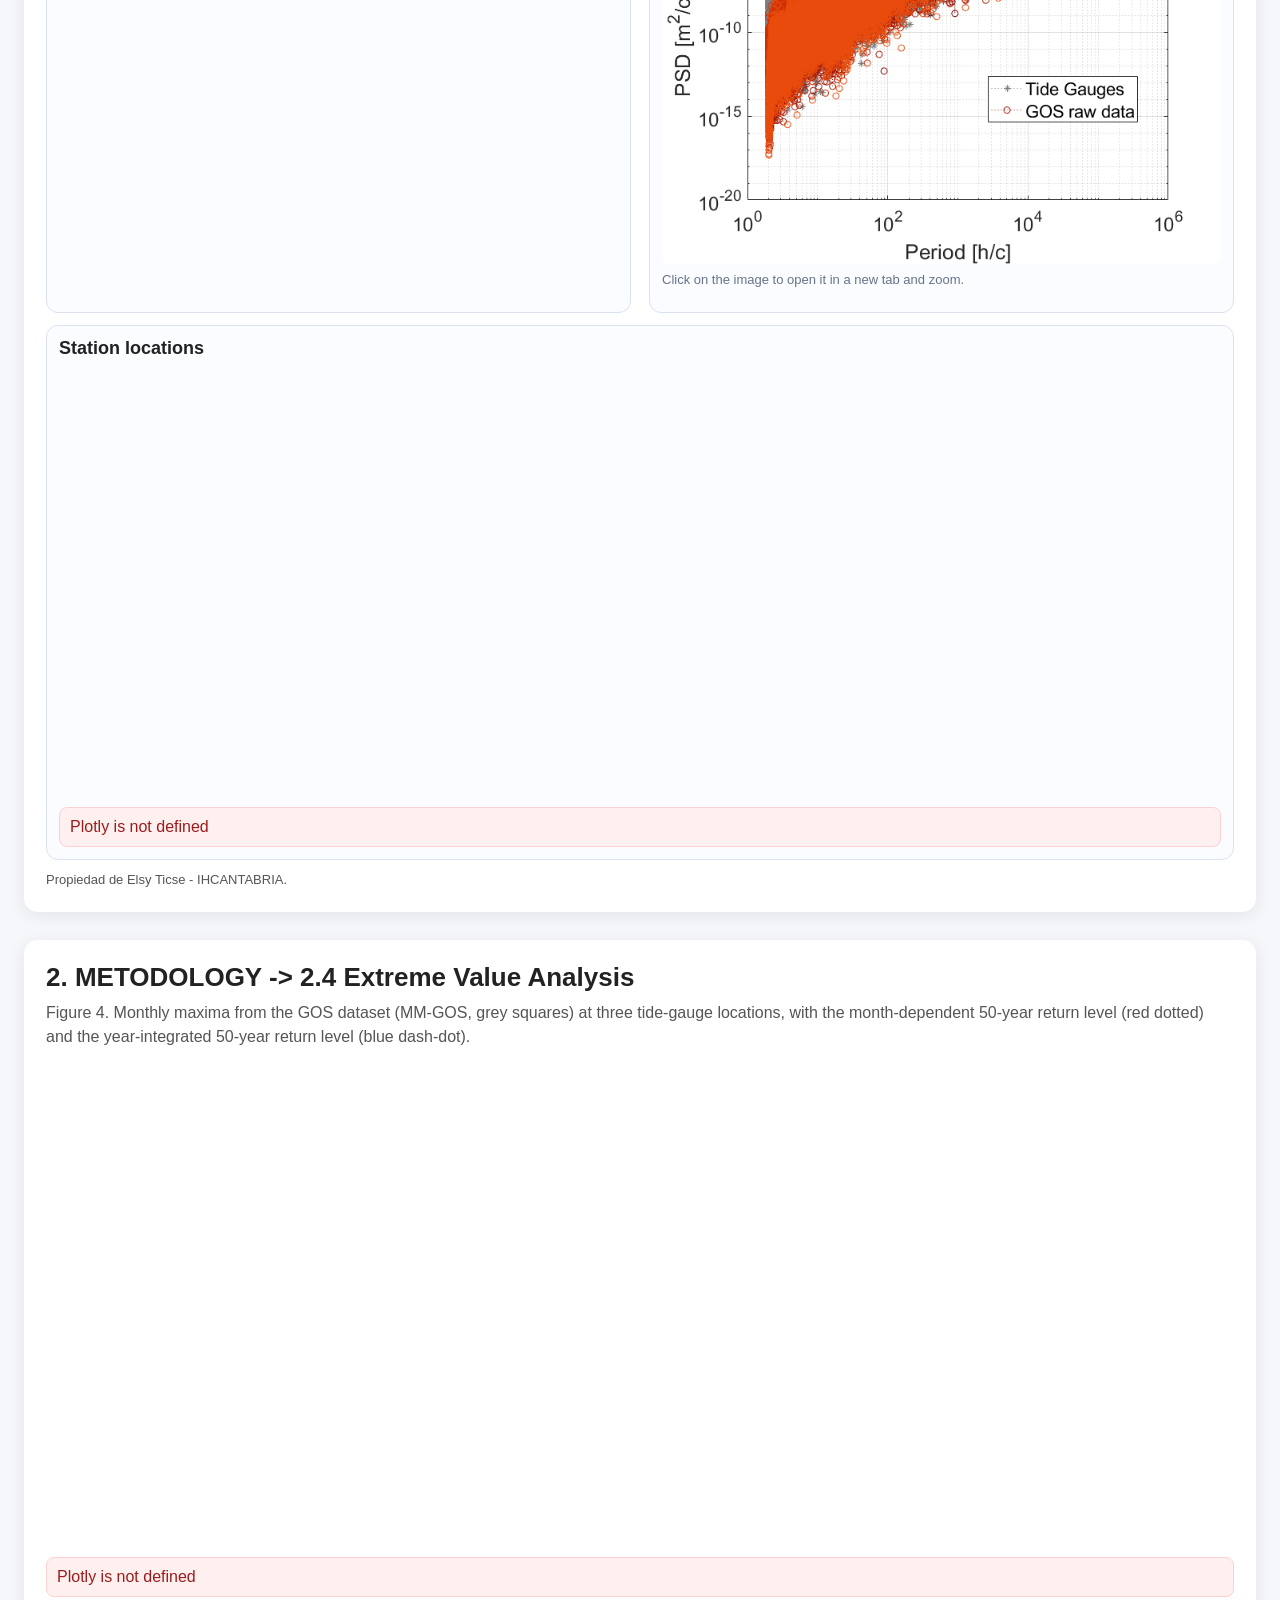
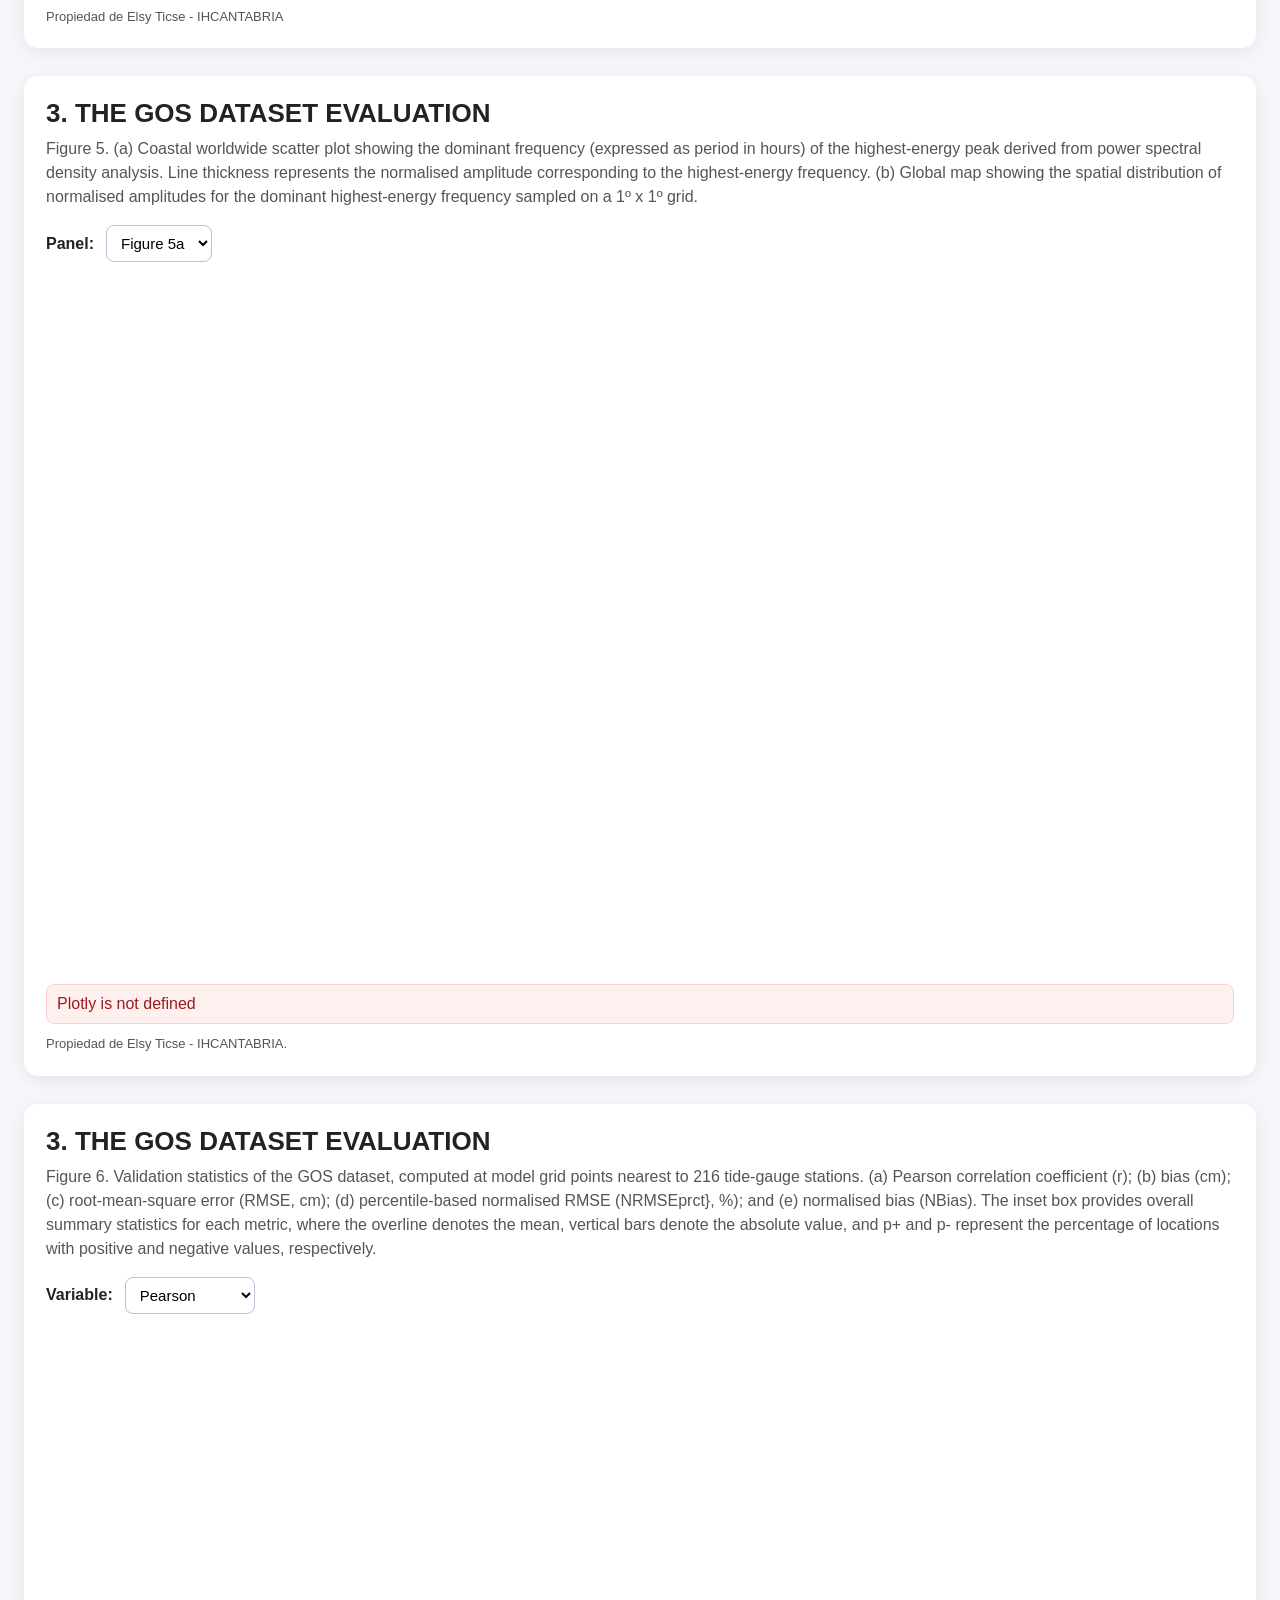
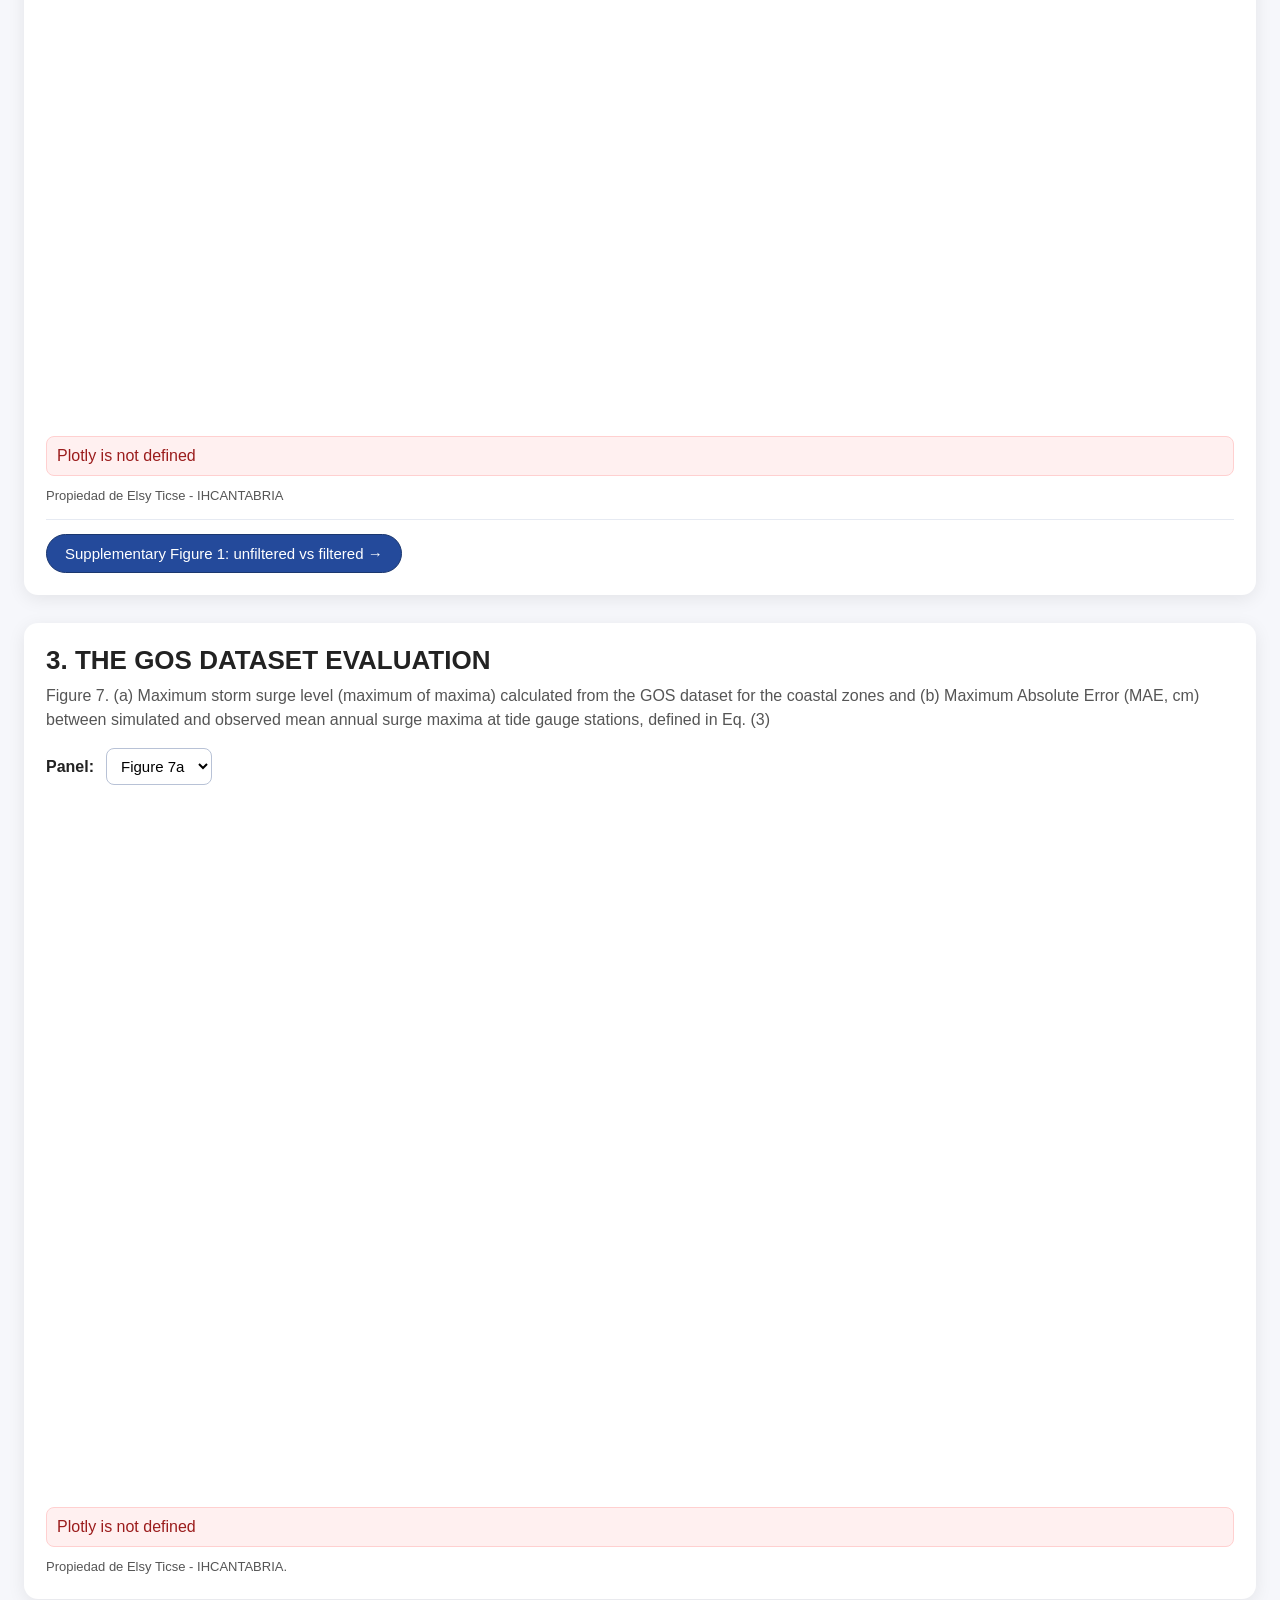
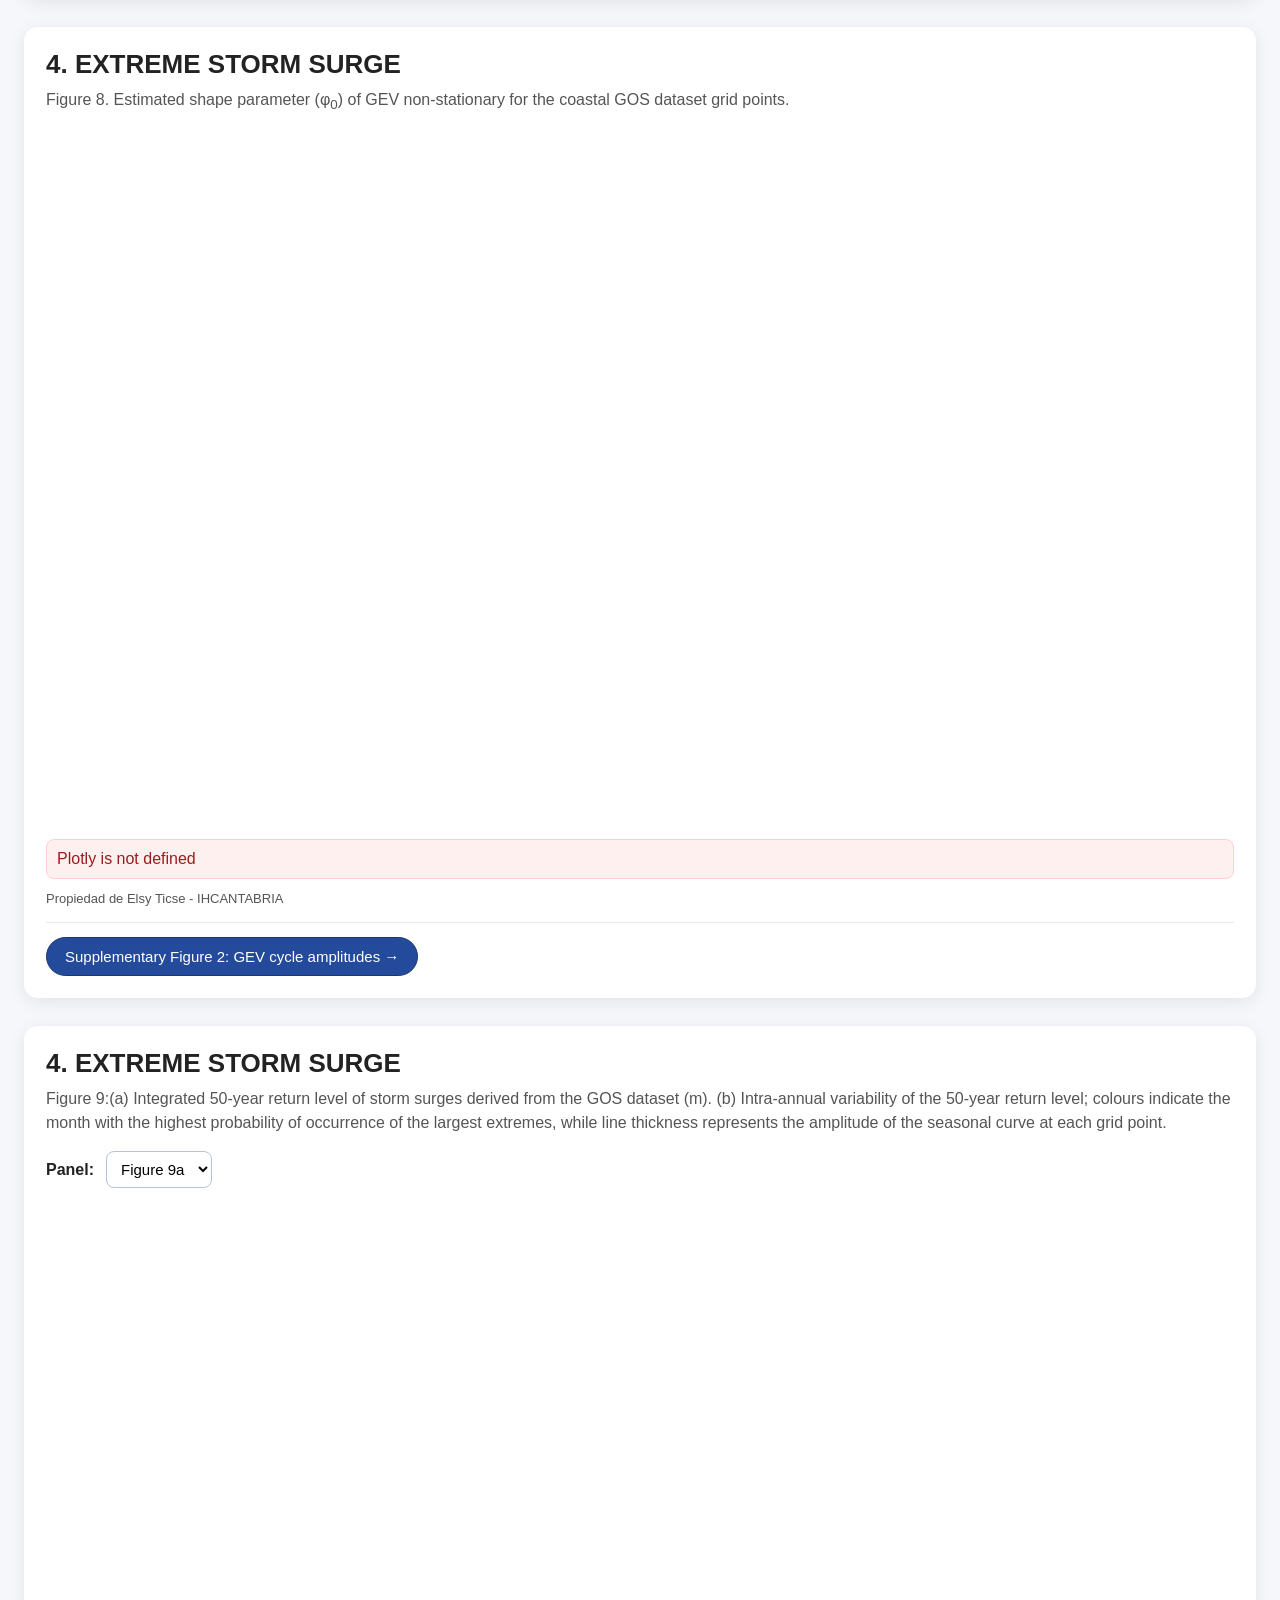
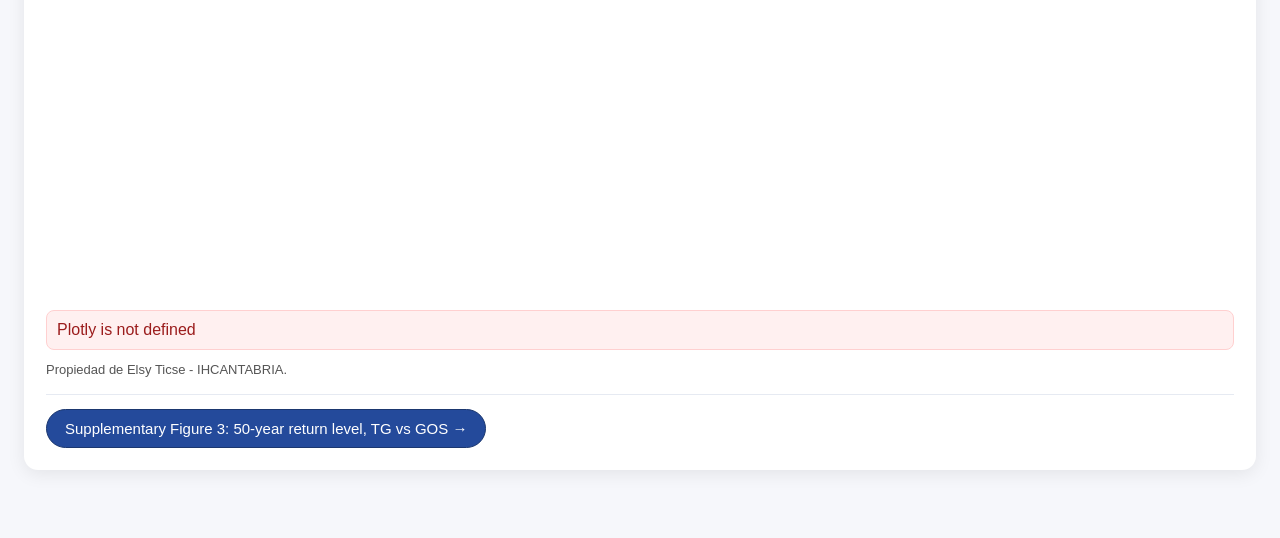
==== commit 6b87adf2: "add suplementary fig" ====
--- a/index.html
+++ b/index.html
@@ -21,9 +21,13 @@
       We present GOS, a global ocean storm-surge dataset spanning more than 30 years (1993–2024), produced with a barotropic ocean model and evaluated against tide-gauge observations. GOS includes a dedicated treatment of periodic signals known as radiational tides and provides a consistent basis for analysing storm-surge variability and extreme sea levels worldwide. GOS is further applied in an extreme-value analysis to estimate storm-surge return levels worldwide.
     </p>
 
+    <!-- El boton general a las figuras suplementarias estaba aqui; ahora cada
+         figura enlaza al pie con la suplementaria que le corresponde:
+         6 -> S1, 8 -> S2, 9 -> S3.
     <nav class="page-nav">
       <a class="nav-button" href="supplementary.html">Supplementary figures &rarr;</a>
     </nav>
+    -->
   </header>
 
   <main class="page-content">
@@ -278,6 +282,12 @@
       <div class="figure-note">
         Propiedad de Elsy Ticse - IHCANTABRIA
       </div>
+
+      <nav class="figure-nav">
+        <a class="nav-button" href="supplementary.html#figure-s1">
+          Supplementary Figure 1: unfiltered vs filtered &rarr;
+        </a>
+      </nav>
     </section>
 
     <!-- ===================================================================
@@ -327,6 +337,12 @@
       <div class="figure-note">
         Propiedad de Elsy Ticse - IHCANTABRIA
       </div>
+
+      <nav class="figure-nav">
+        <a class="nav-button" href="supplementary.html#figure-s2">
+          Supplementary Figure 2: GEV cycle amplitudes &rarr;
+        </a>
+      </nav>
     </section>
 
     <!-- ===================================================================
@@ -354,6 +370,12 @@
       <div class="figure-note">
         Propiedad de Elsy Ticse - IHCANTABRIA.
       </div>
+
+      <nav class="figure-nav">
+        <a class="nav-button" href="supplementary.html#figure-s3">
+          Supplementary Figure 3: 50-year return level, TG vs GOS &rarr;
+        </a>
+      </nav>
     </section>
 
   </main>
--- a/style.css
+++ b/style.css
@@ -136,6 +136,17 @@
   margin-top: 18px;
 }
 
+/* Supp. 2: TG y GOS son dos subplots de una misma figura de Plotly, no dos
+   graficos en una rejilla CSS, asi que solo hace falta el scroll horizontal
+   para que no se compriman en pantalla estrecha. */
+.figs2-scroll {
+  overflow-x: auto;
+}
+
+.figs2-plot {
+  min-width: 860px;
+}
+
 /* Figura 4: tres paneles en una fila. Por debajo de ~820 px el grafico
    desborda su caja con scroll propio en lugar de comprimirse. */
 .fig4-scroll {
@@ -221,6 +232,14 @@
 
 .page-nav {
   margin-top: 16px;
+}
+
+/* Enlace al pie de una figura hacia su suplementaria (6->S1, 8->S2, 9->S3).
+   Separado del pie por una linea, para que no se lea como parte de la nota. */
+.figure-nav {
+  margin-top: 14px;
+  padding-top: 14px;
+  border-top: 1px solid #e6eaf2;
 }
 
 .nav-button {
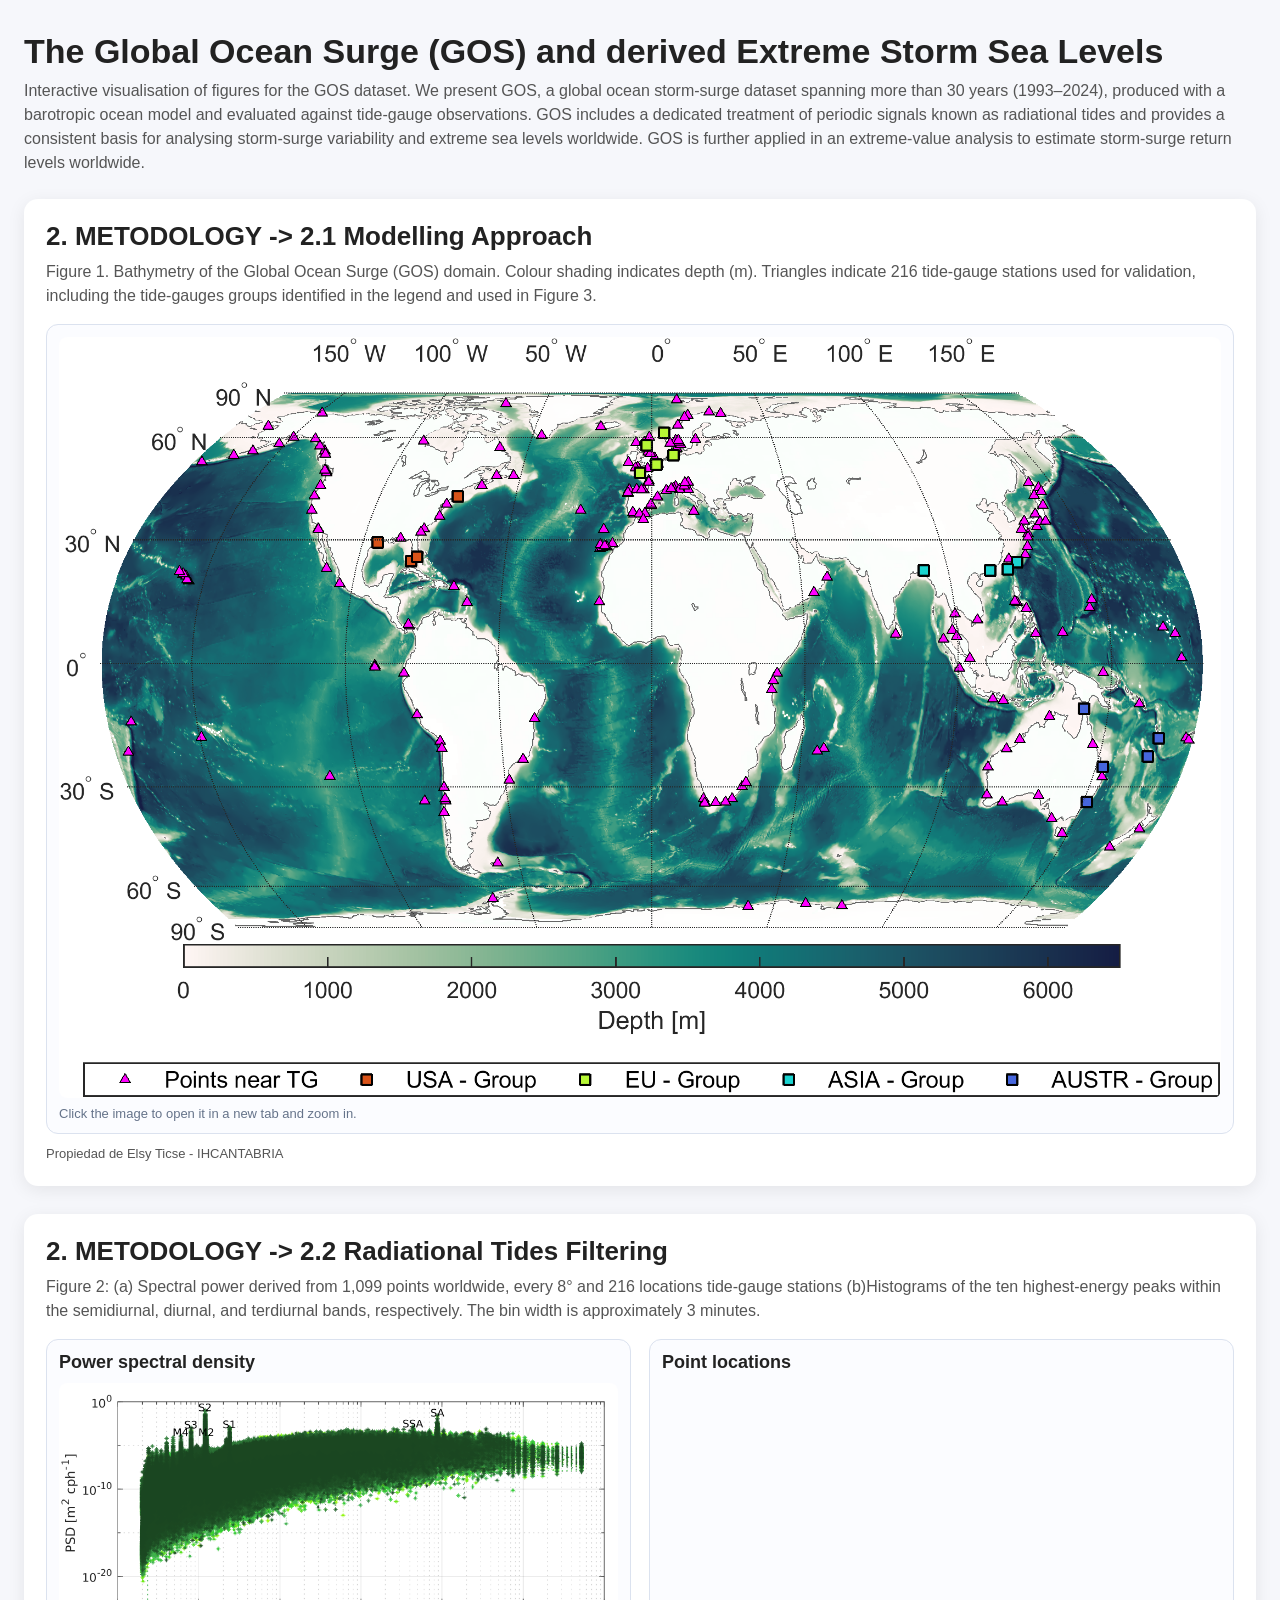
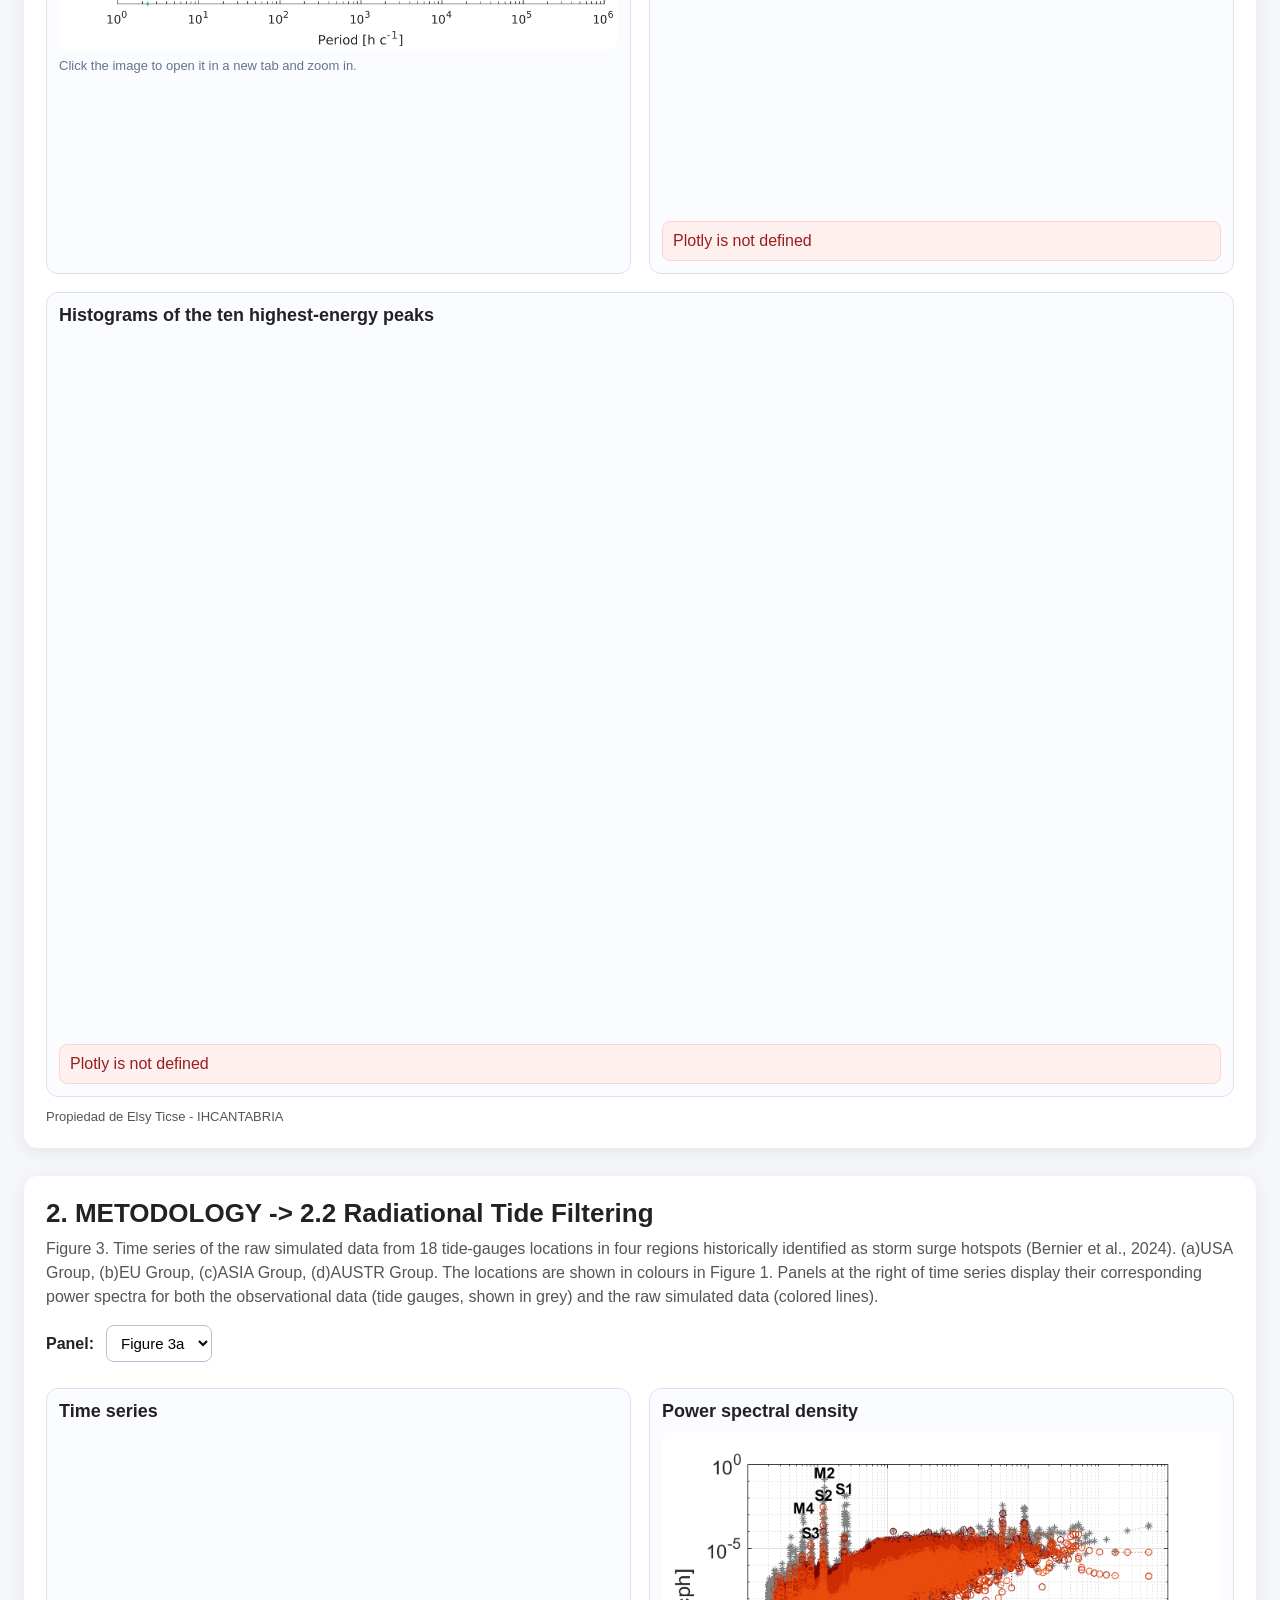
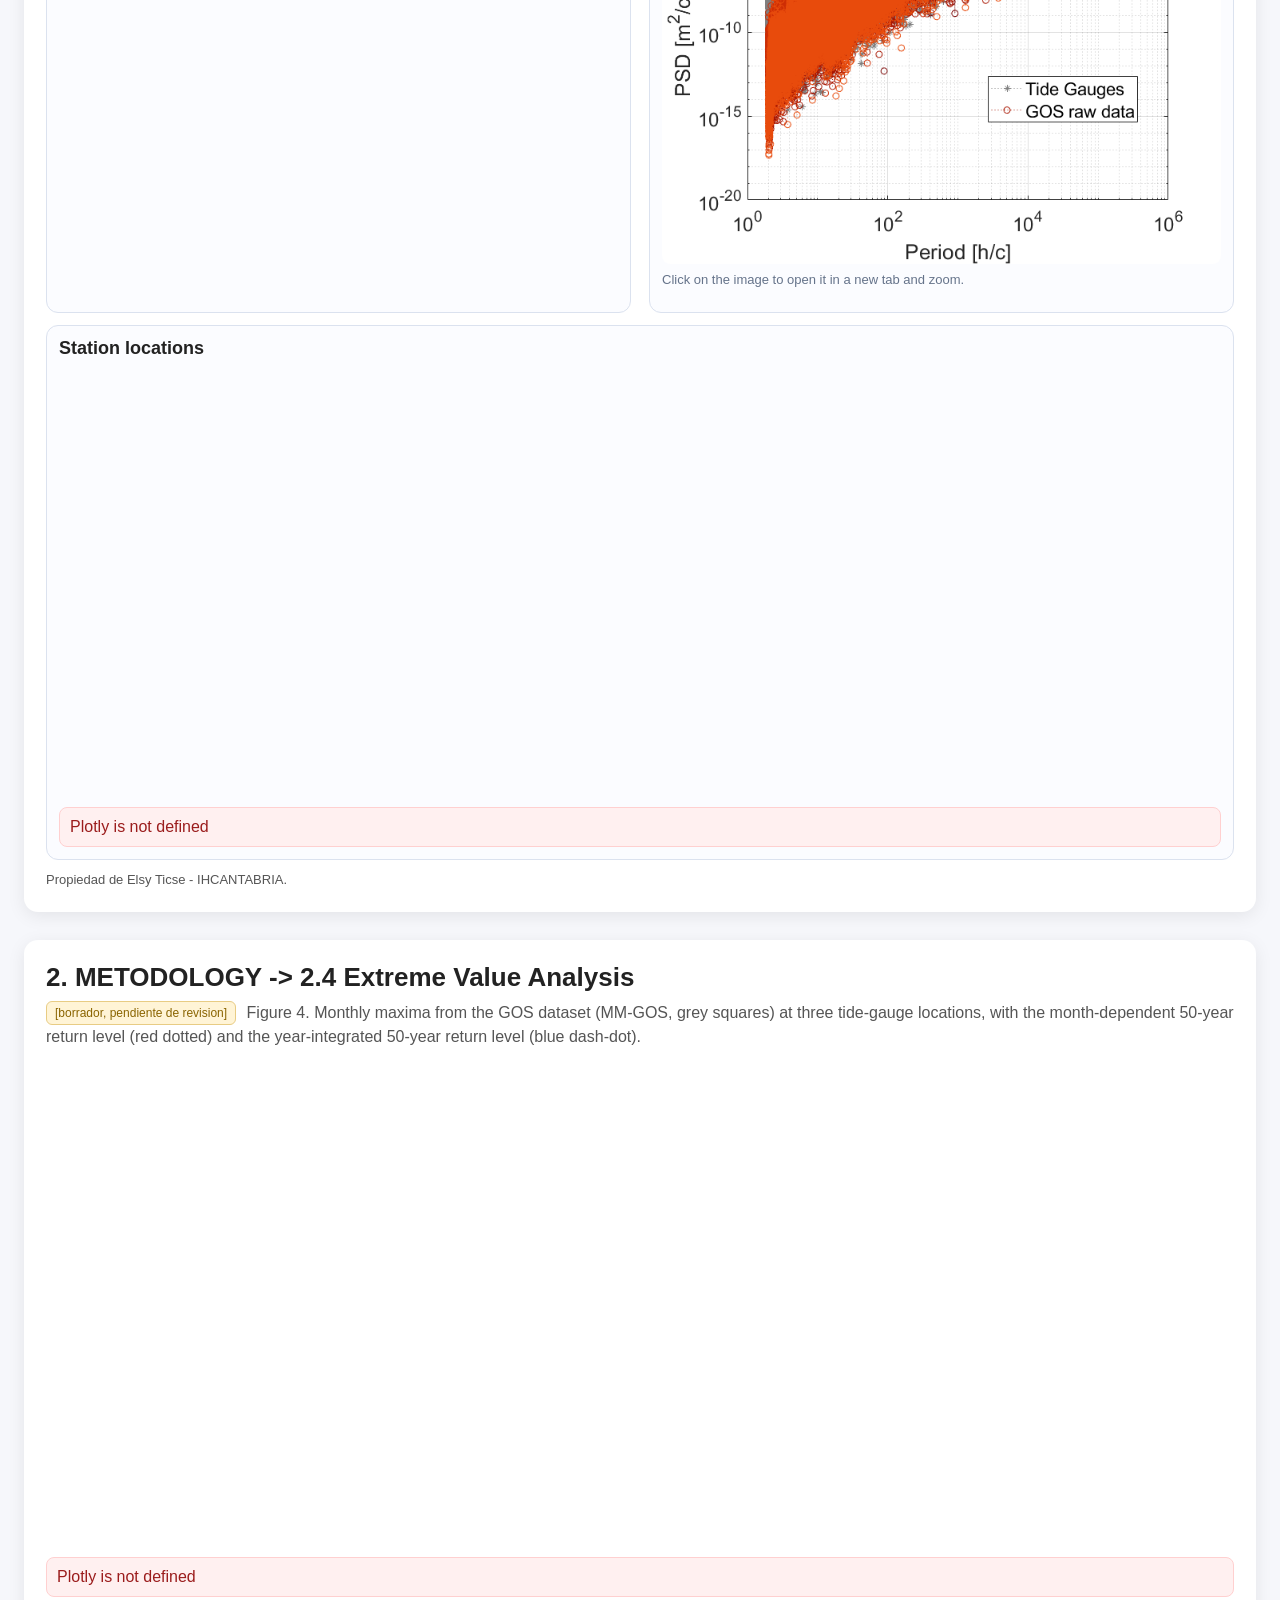
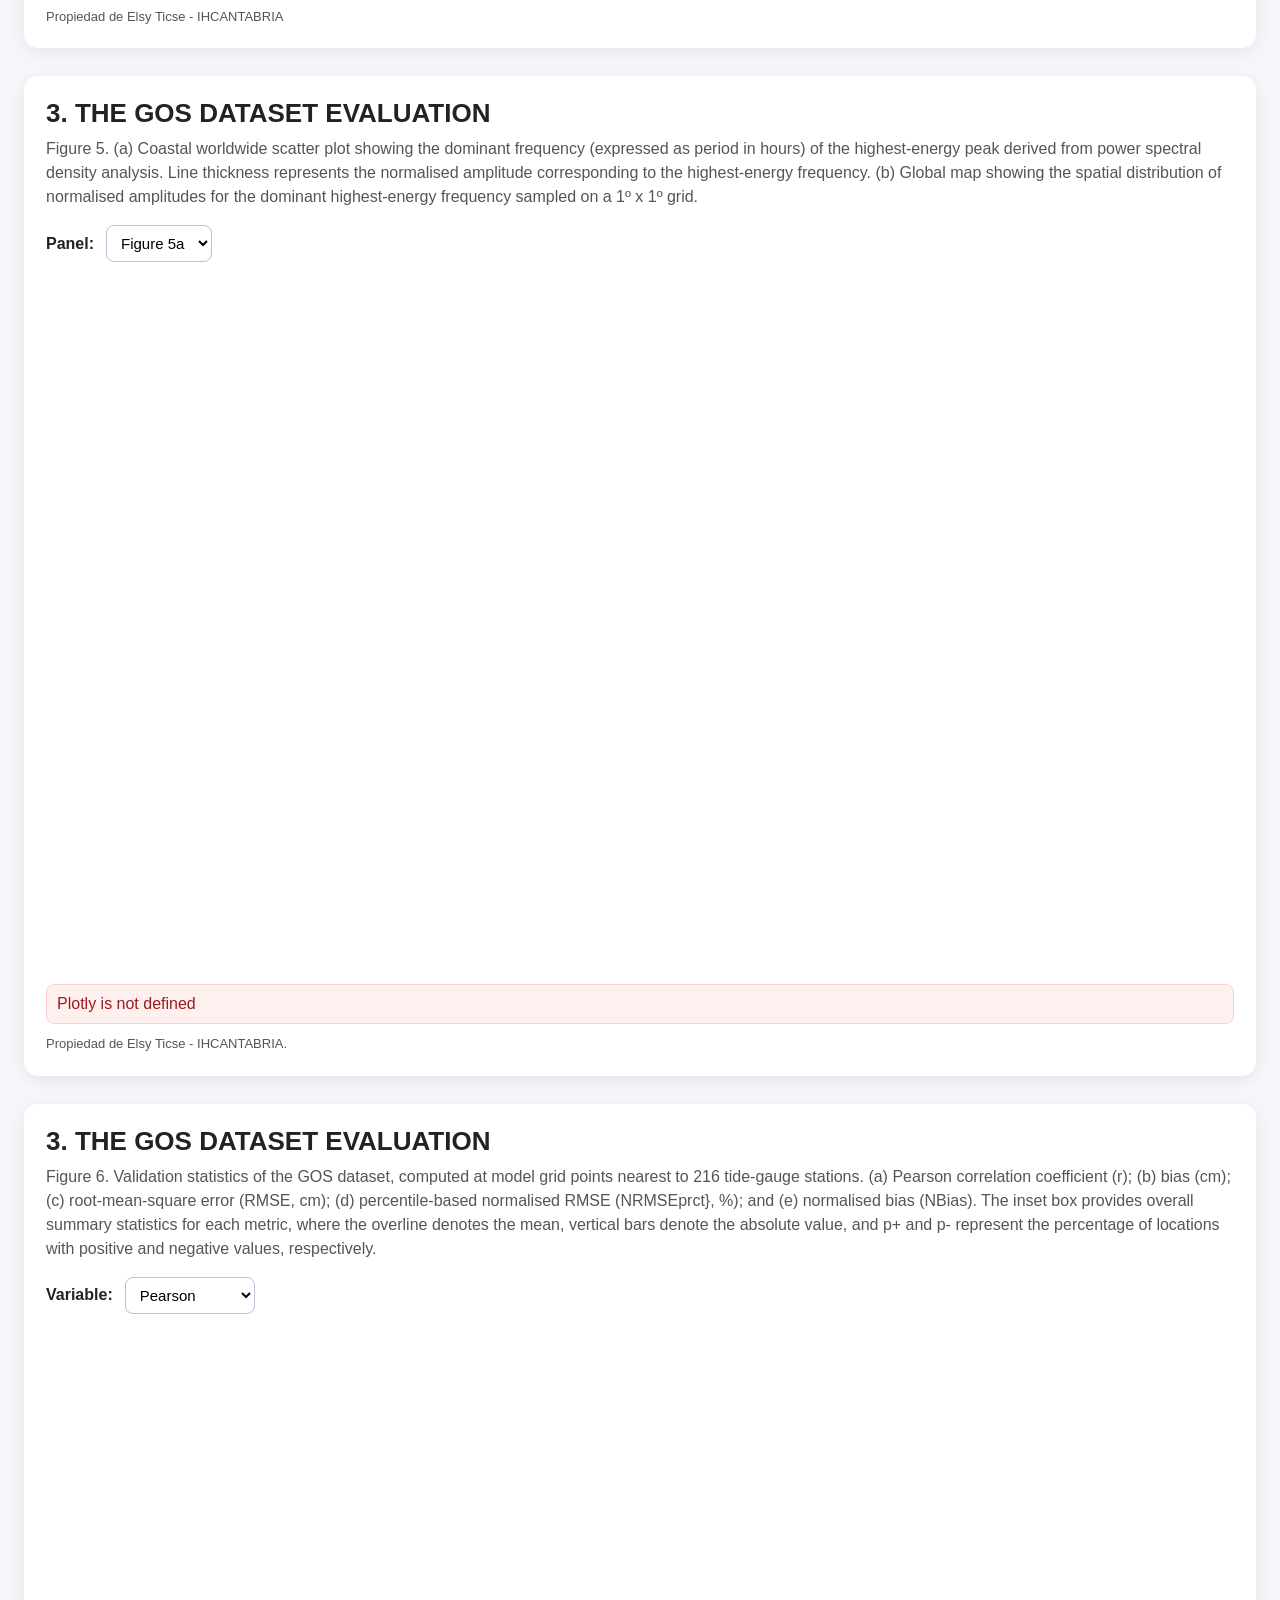
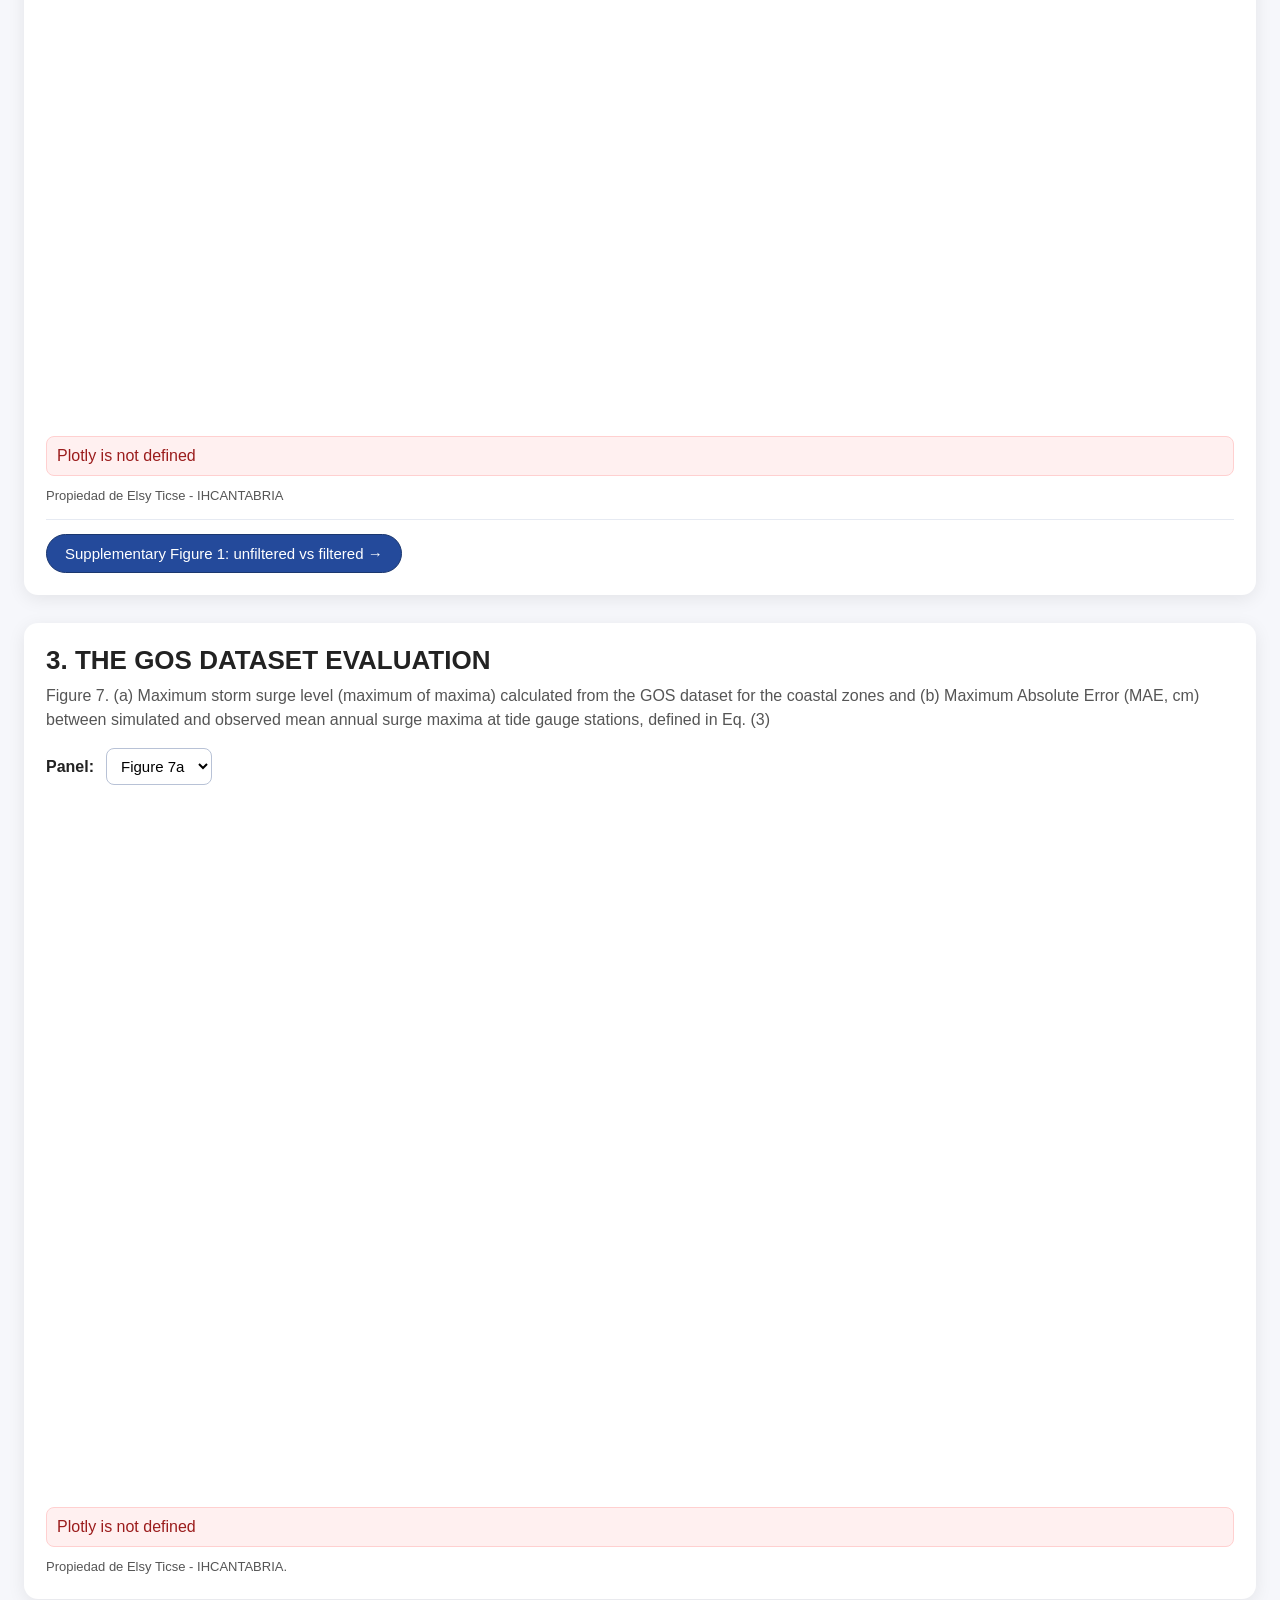
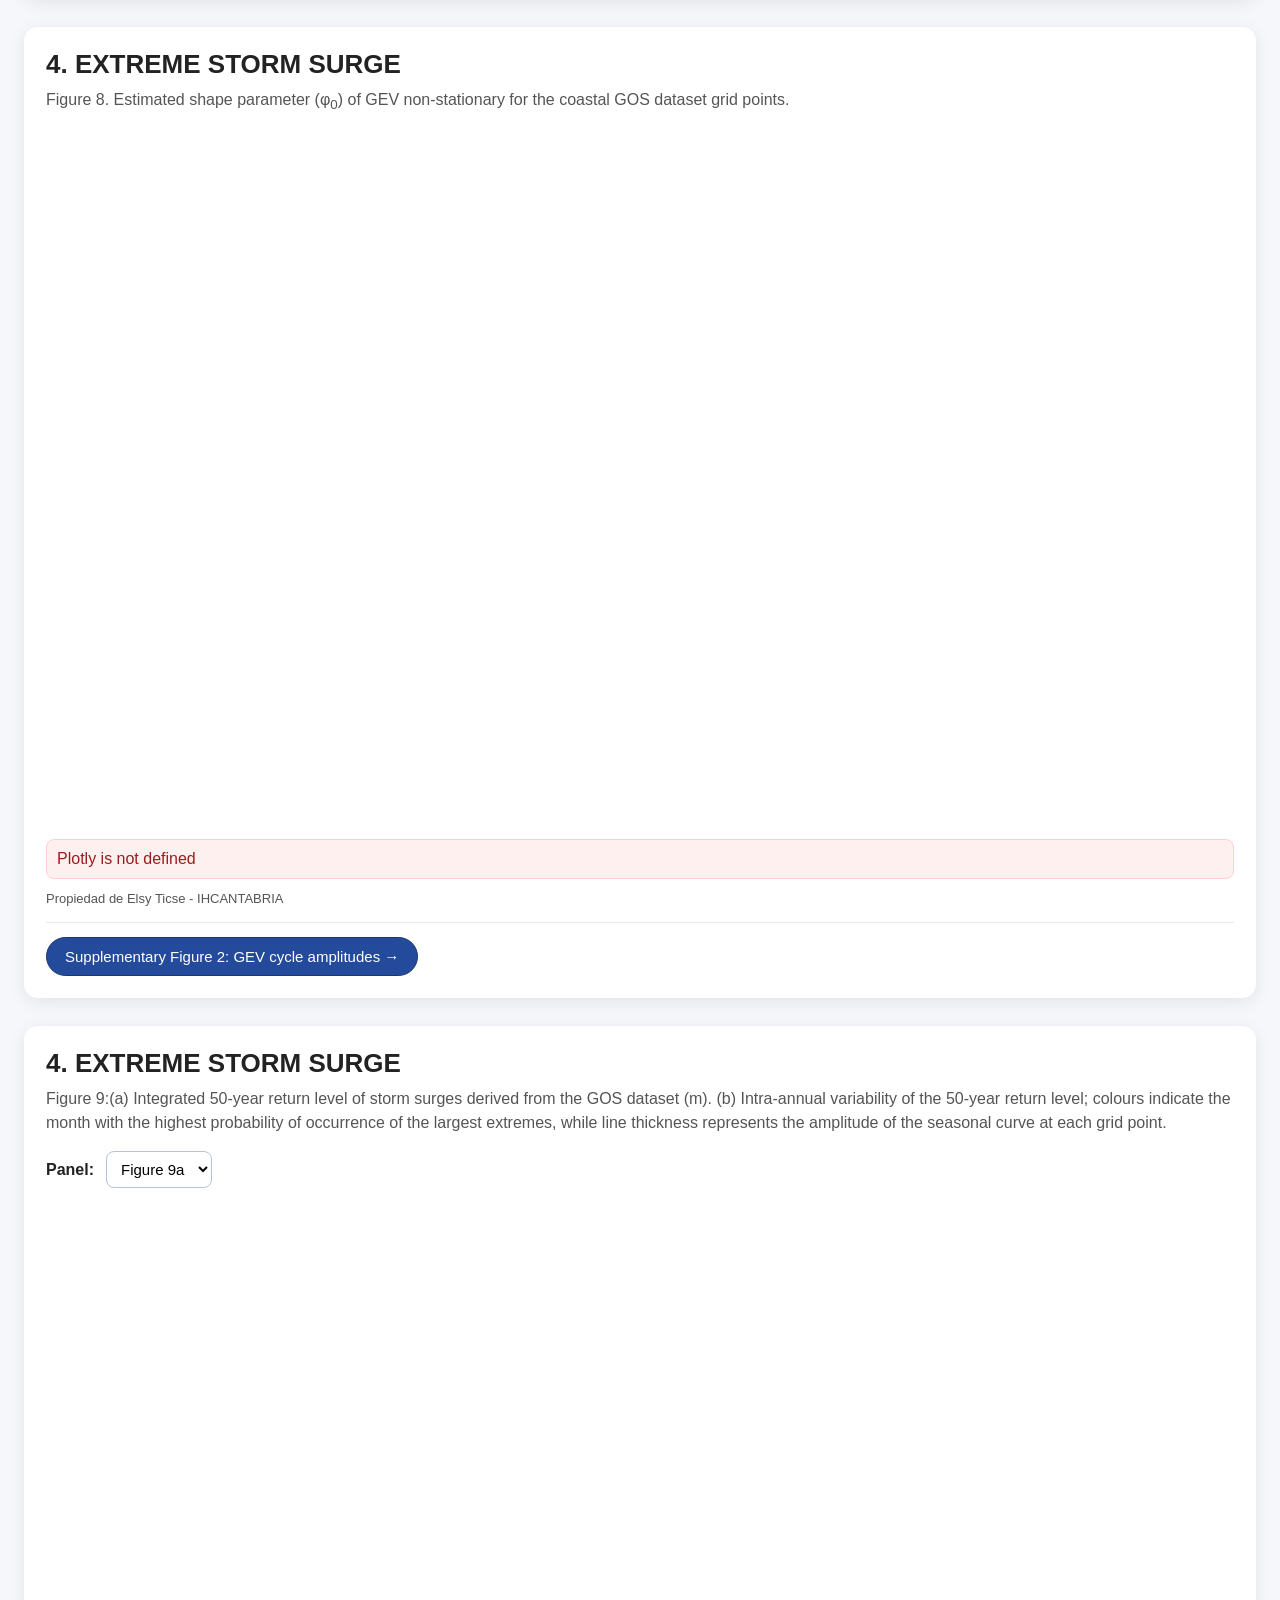
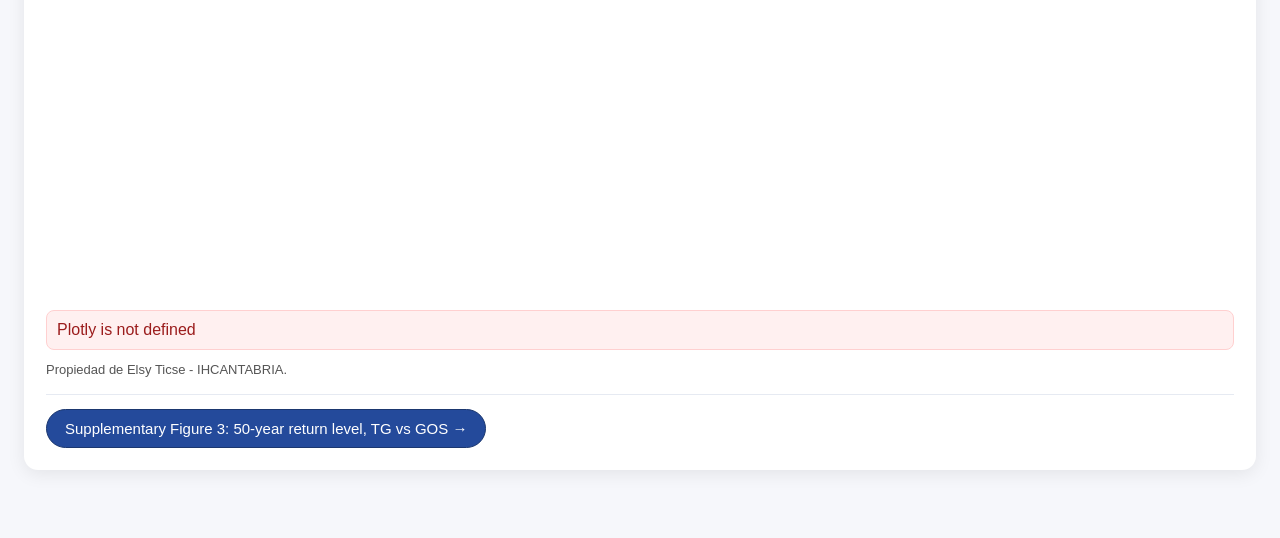
==== commit d878e685: "edit captions" ====
--- a/index.html
+++ b/index.html
@@ -181,6 +181,7 @@
       <h2>2. METODOLOGY -> 2.4 Extreme Value Analysis </h2>
 
       <p class="figure-caption">
+        <span class="draft-tag">[borrador, pendiente de revision]</span>
         Figure 4. Monthly maxima from the GOS dataset (MM-GOS, grey squares) at three tide-gauge locations, with the month-dependent 50-year return level (red dotted) and the year-integrated 50-year return level (blue dash-dot).
       </p>
 
--- a/style.css
+++ b/style.css
@@ -45,6 +45,21 @@
   color: #555;
   line-height: 1.5;
   margin: 0 0 16px 0;
+}
+
+/* Marca los pies de figura que NO escribio la autora: los redacto Claude a
+   partir de los comentarios y etiquetas del script MATLAB correspondiente.
+   Al dar el visto bueno, basta con borrar el <span> y dejar el texto. */
+.draft-tag {
+  display: inline-block;
+  background: #fff4d6;
+  border: 1px solid #e8cc84;
+  color: #8a6400;
+  padding: 2px 8px;
+  border-radius: 6px;
+  font-size: 12px;
+  margin-right: 6px;
+  vertical-align: 1px;
 }
 
 .plot-container {
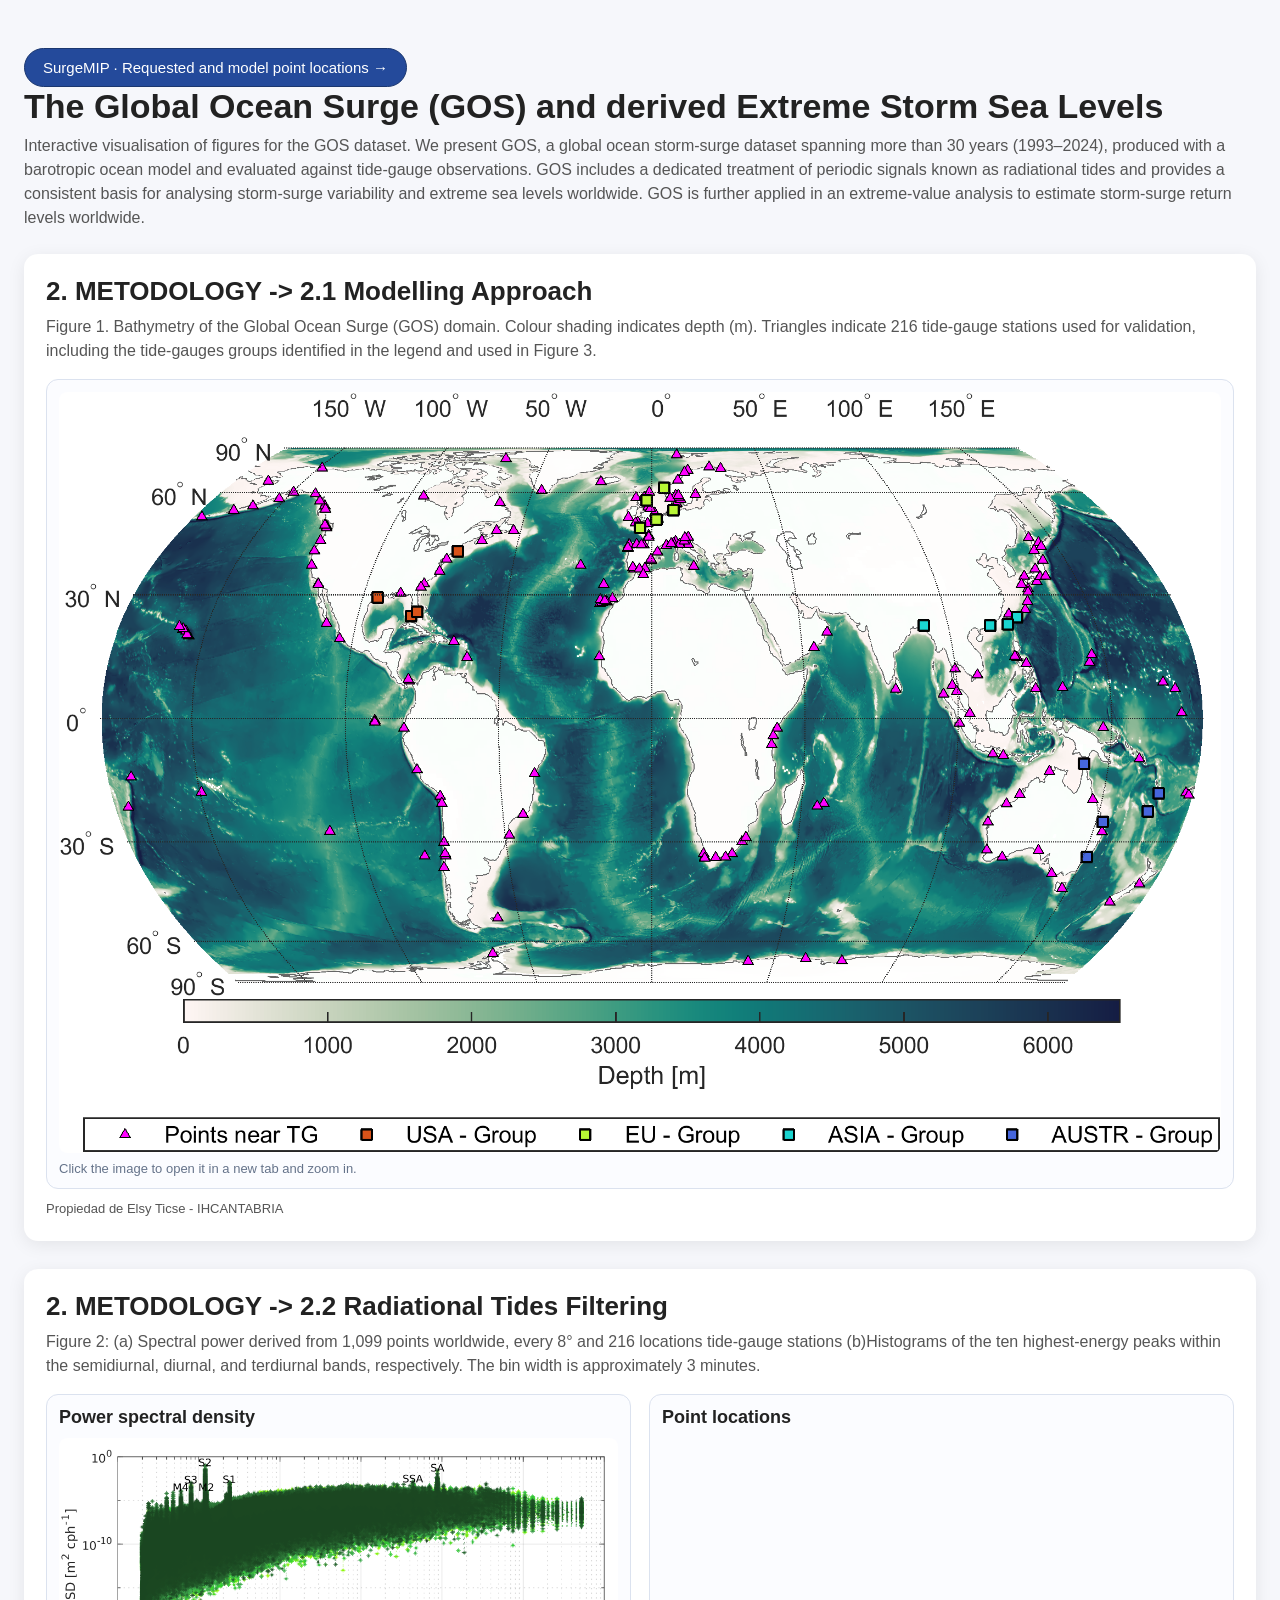
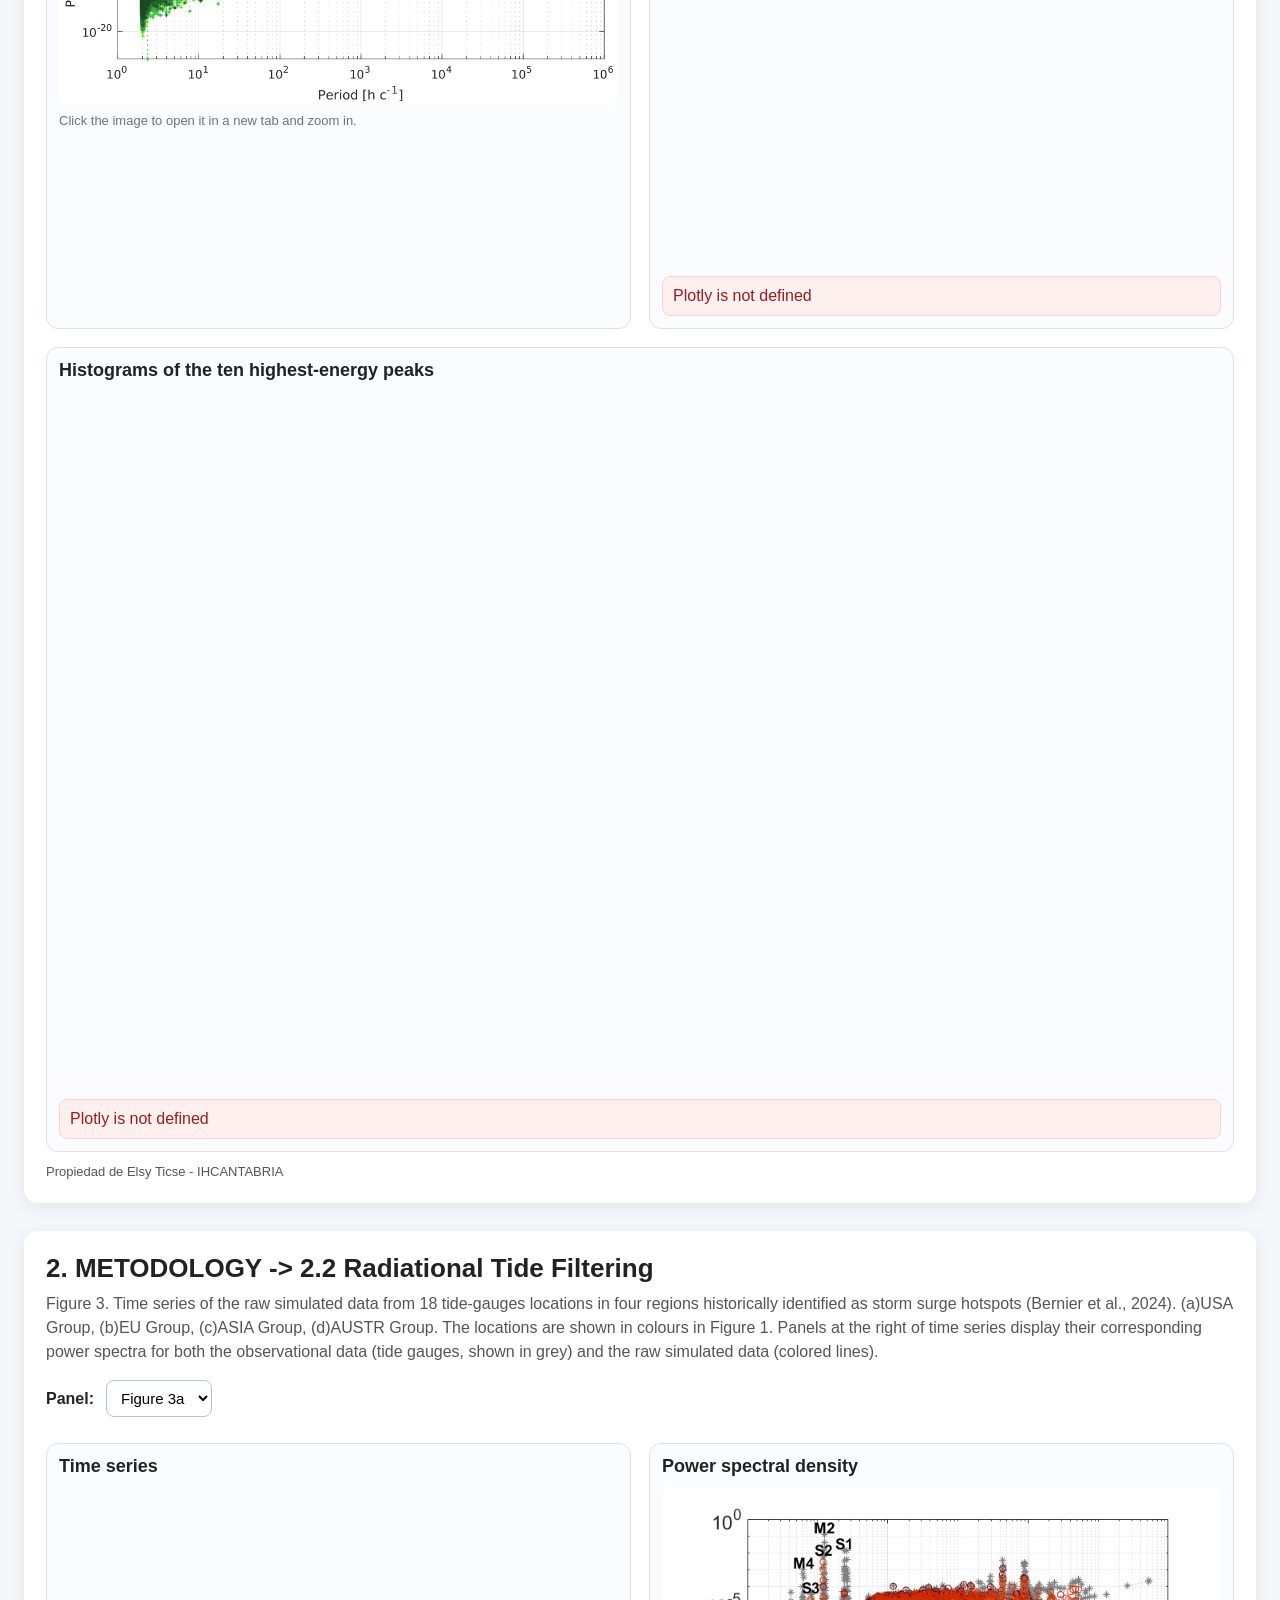
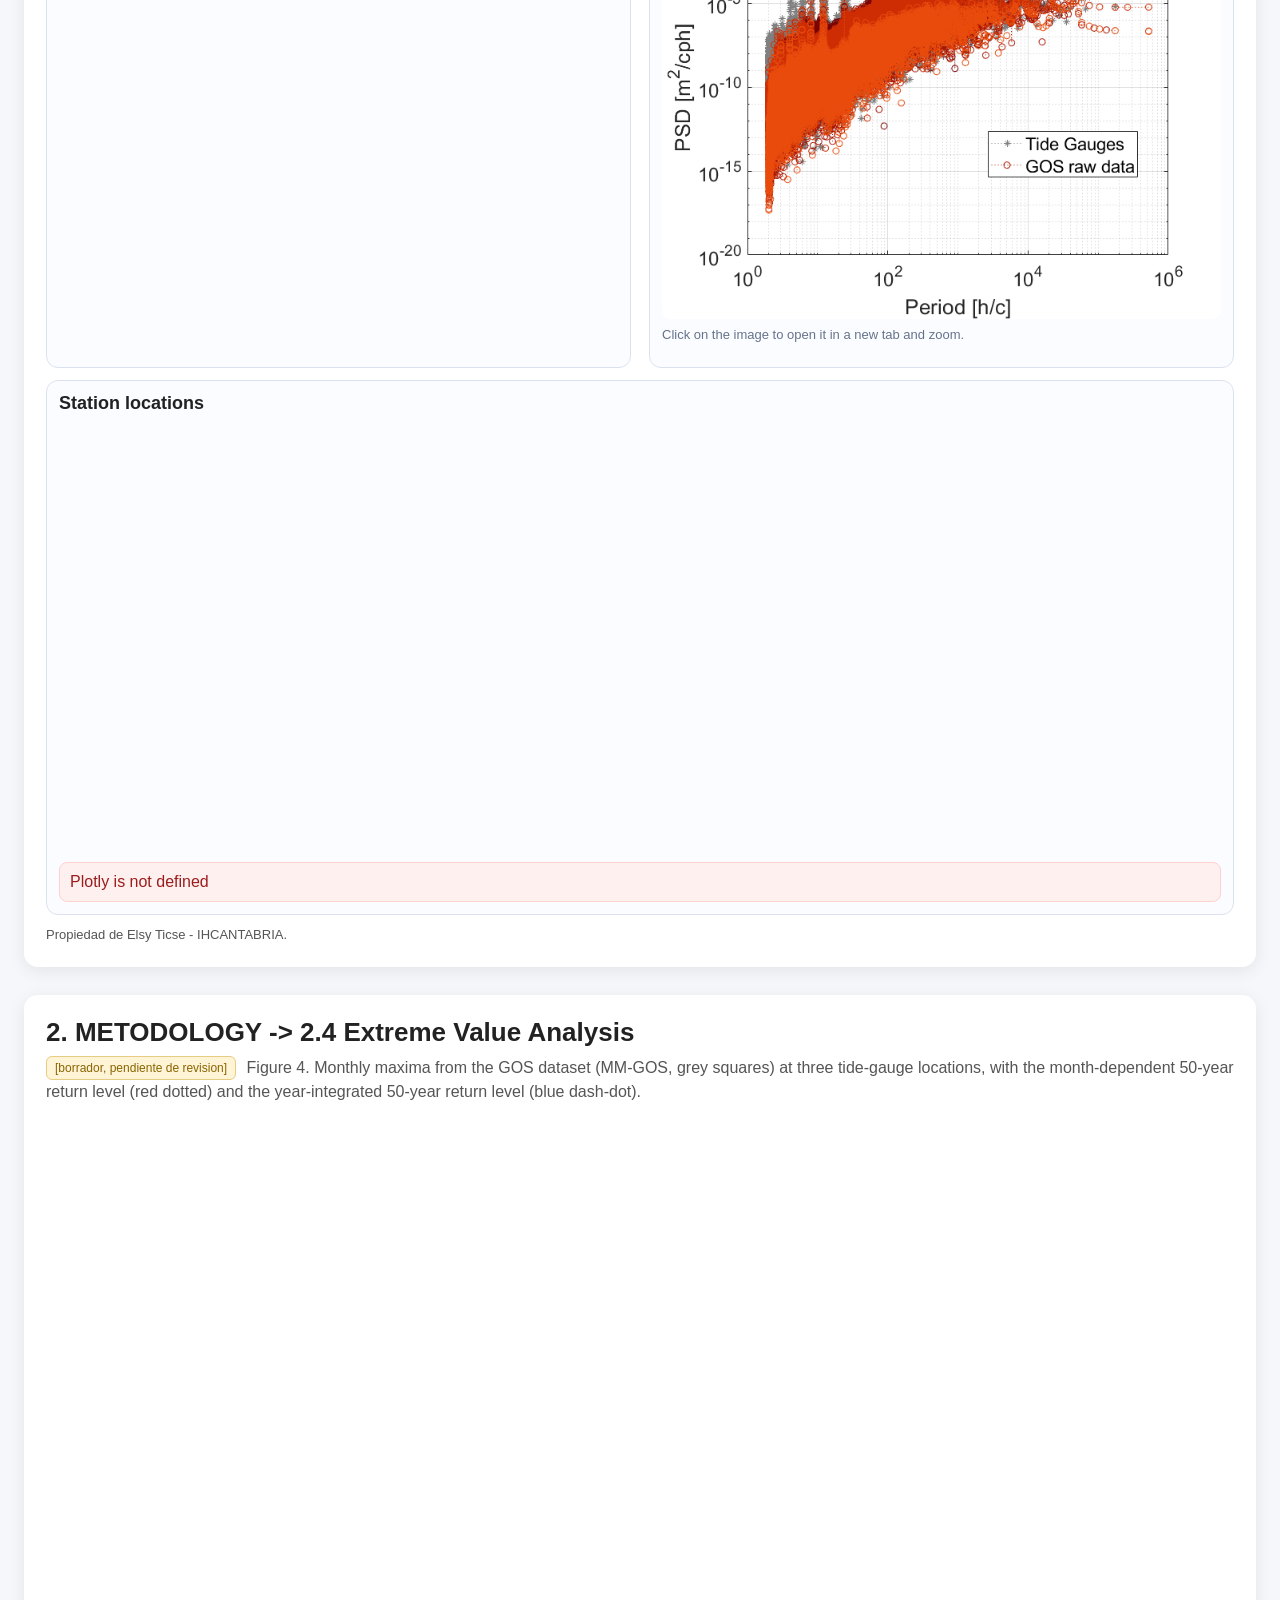
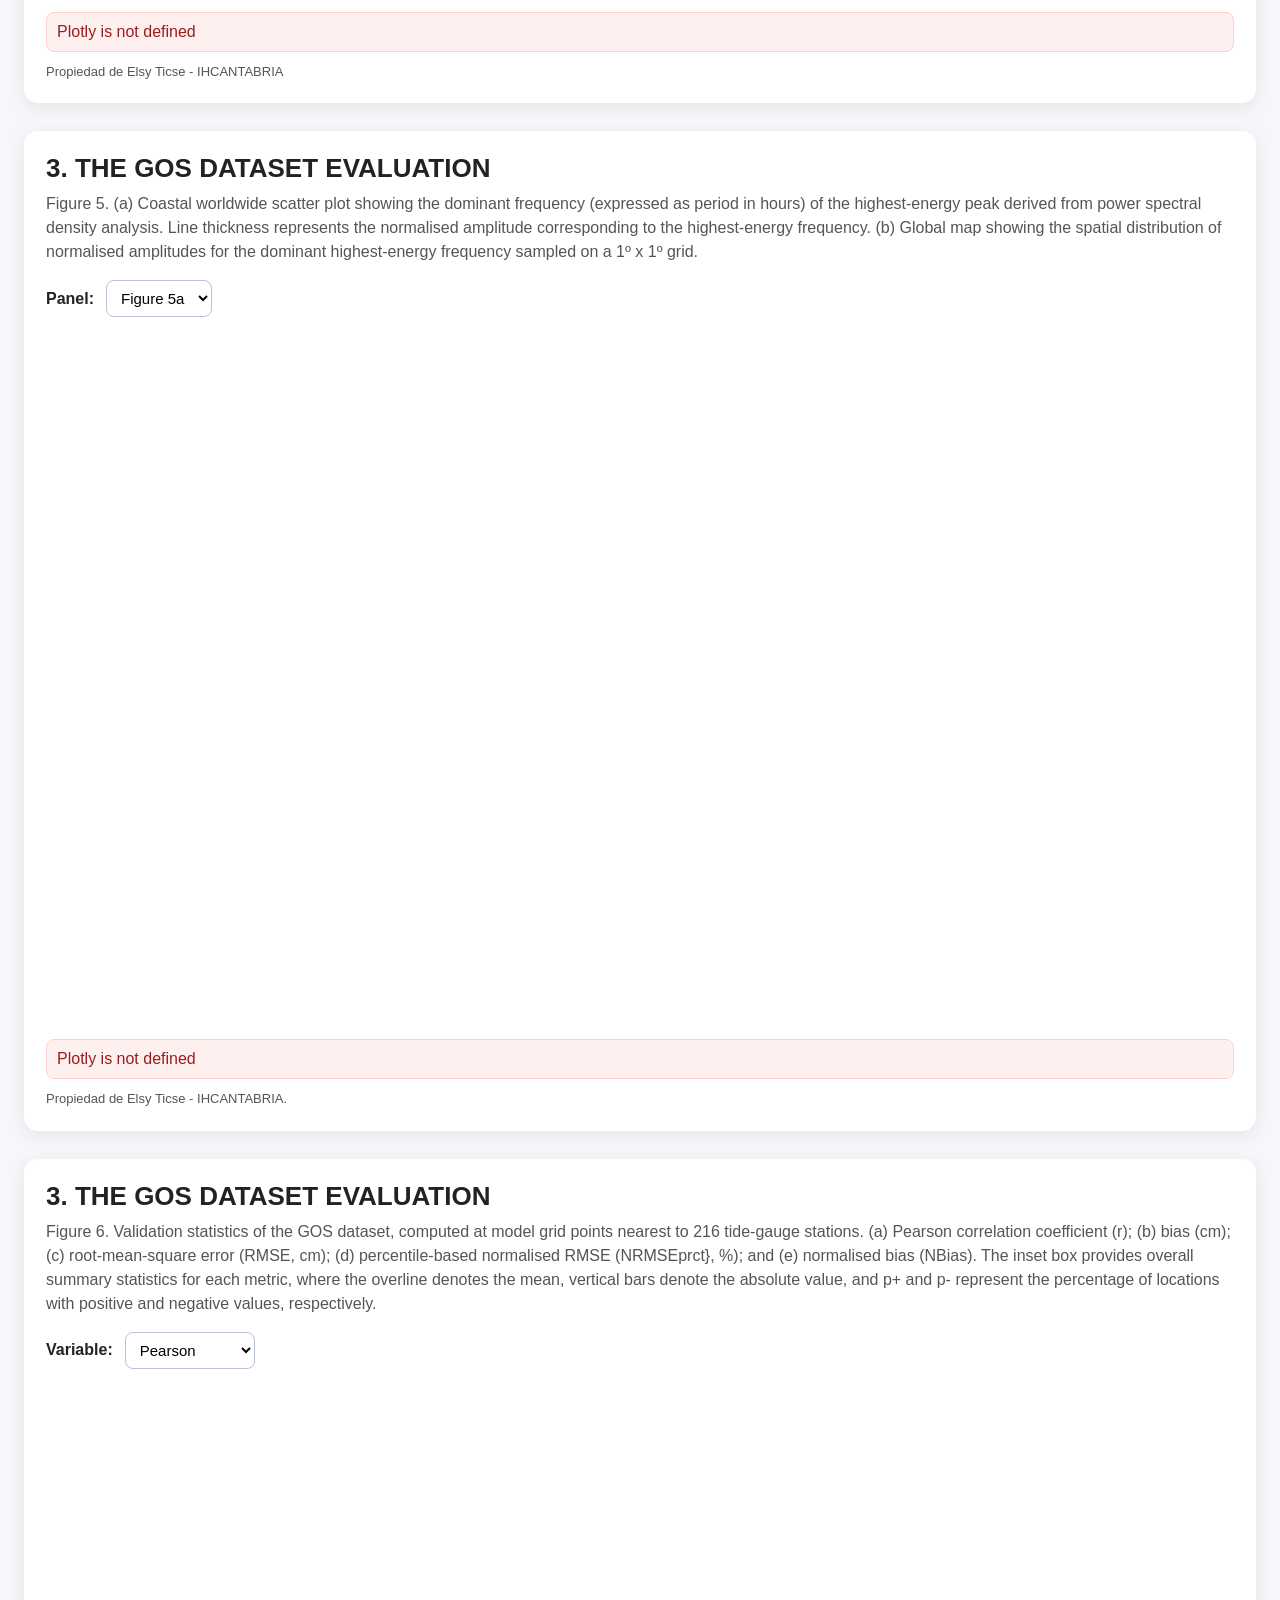
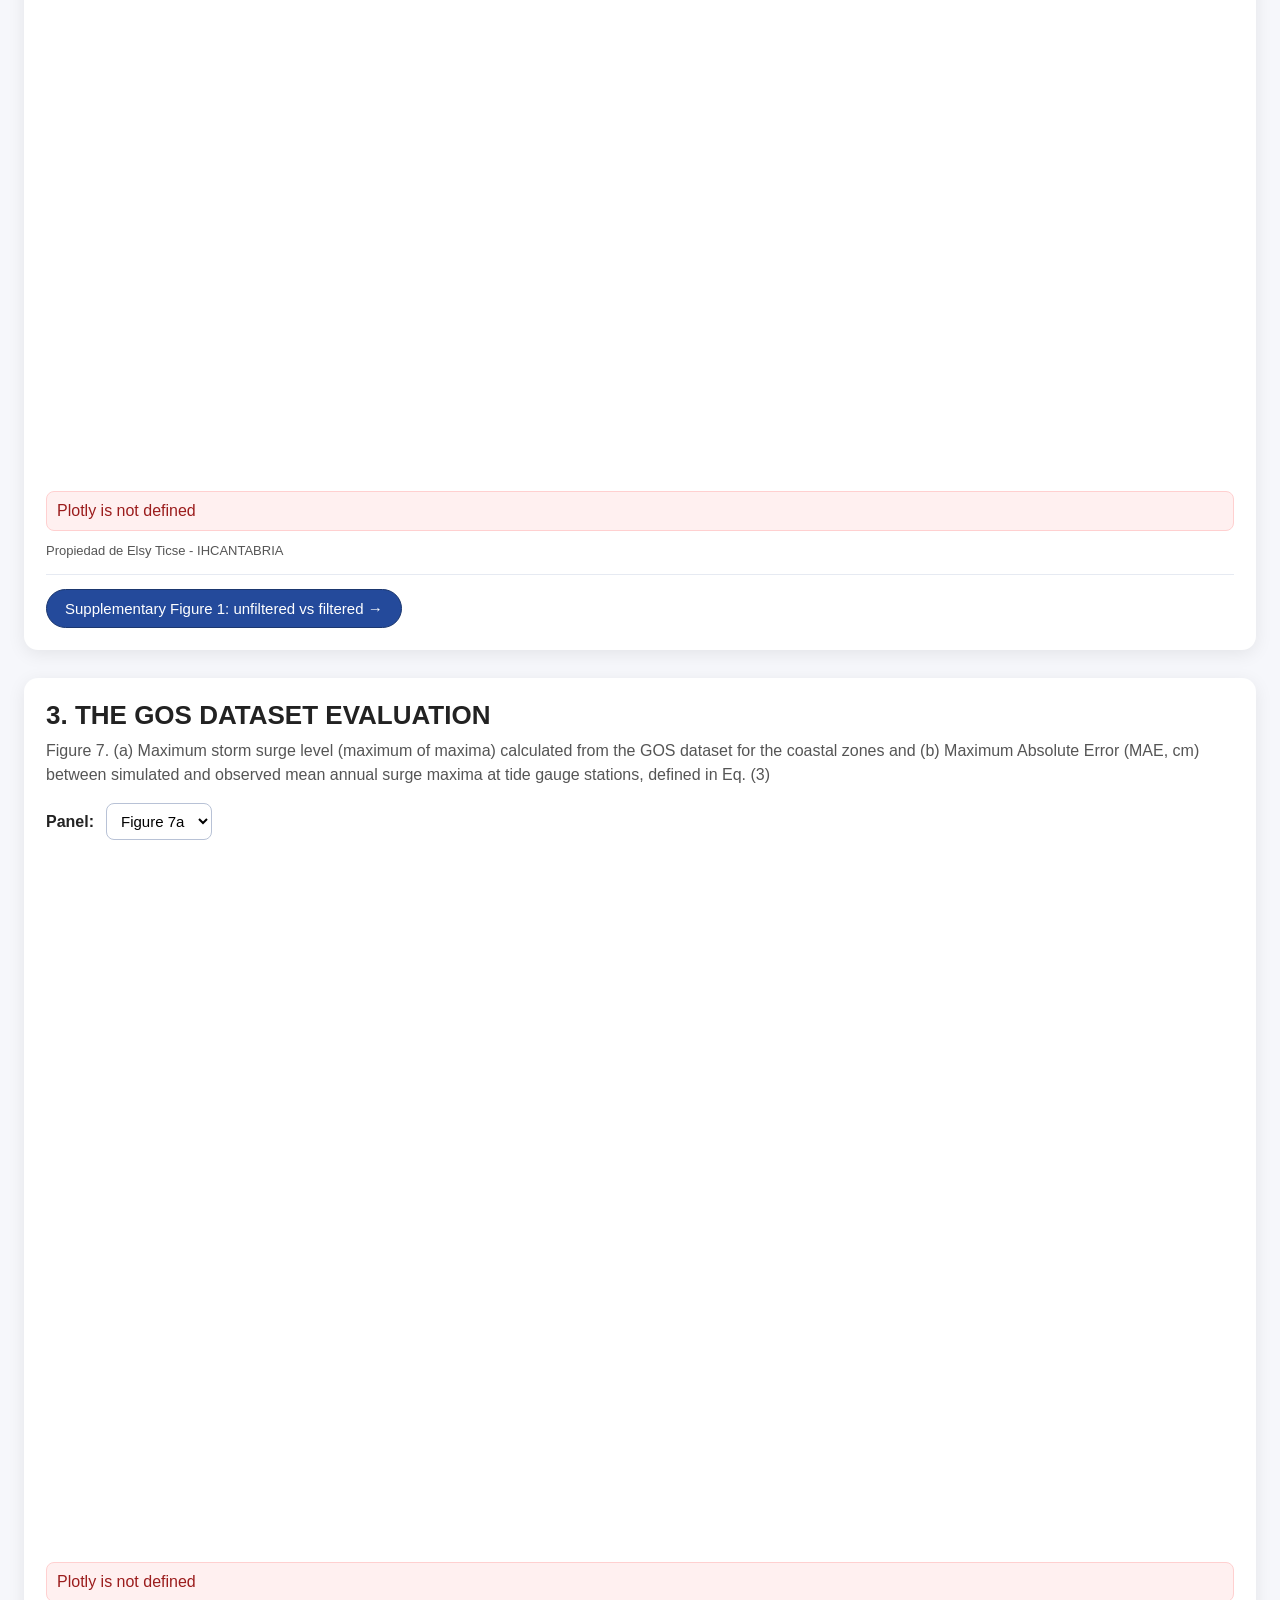
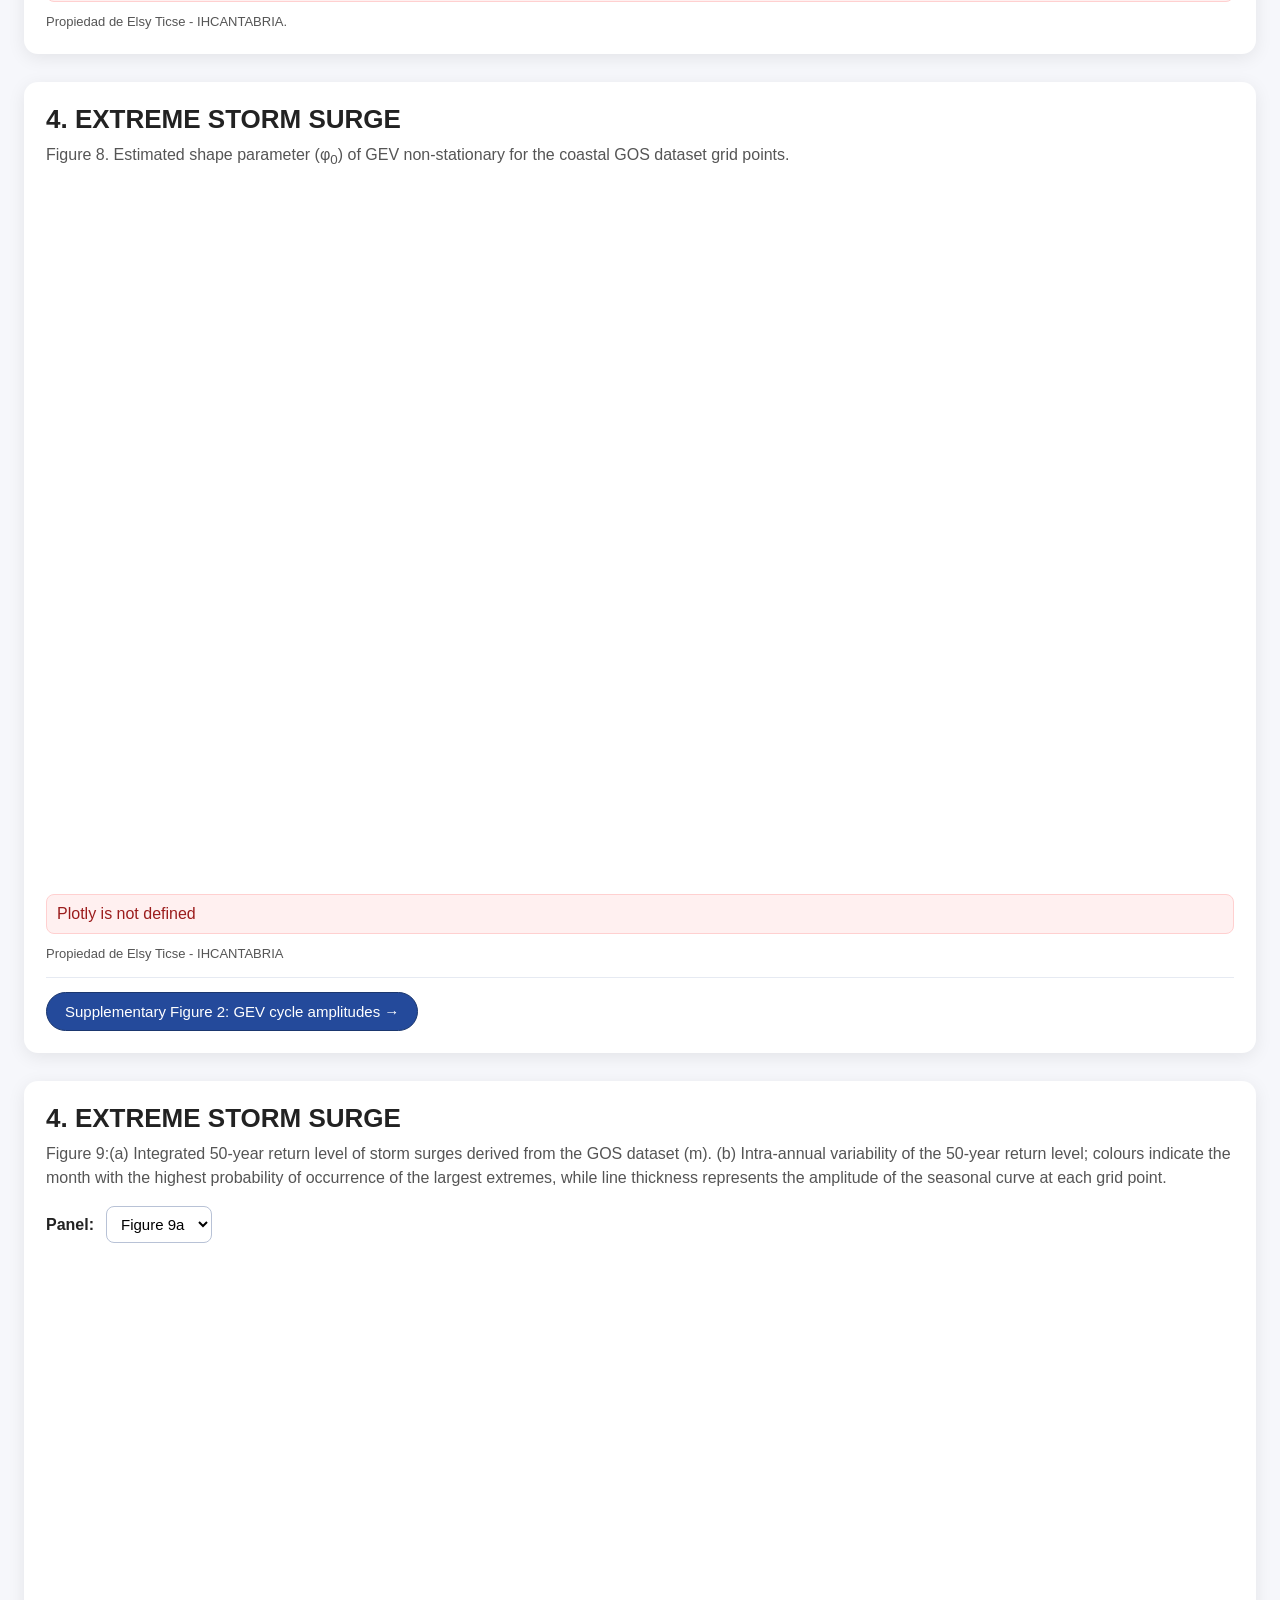
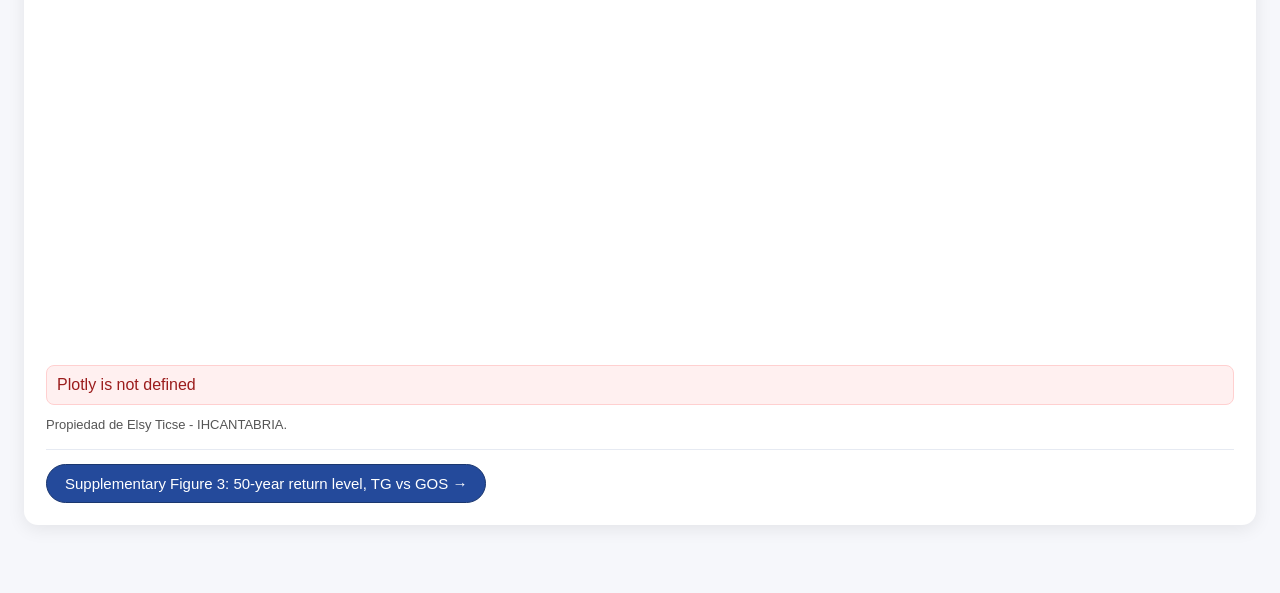
==== commit 7e87960c: "images surgeamip" ====
--- a/index.html
+++ b/index.html
@@ -15,6 +15,7 @@
 <body>
 
   <header class="page-header">
+    <nav class="page-nav" aria-label="Related datasets"><a class="nav-button" href="surgemip/">SurgeMIP · Requested and model point locations &rarr;</a></nav>
     <h1>The Global Ocean Surge (GOS) and derived Extreme Storm Sea Levels</h1>
     <p>
       Interactive visualisation of figures for the GOS dataset.
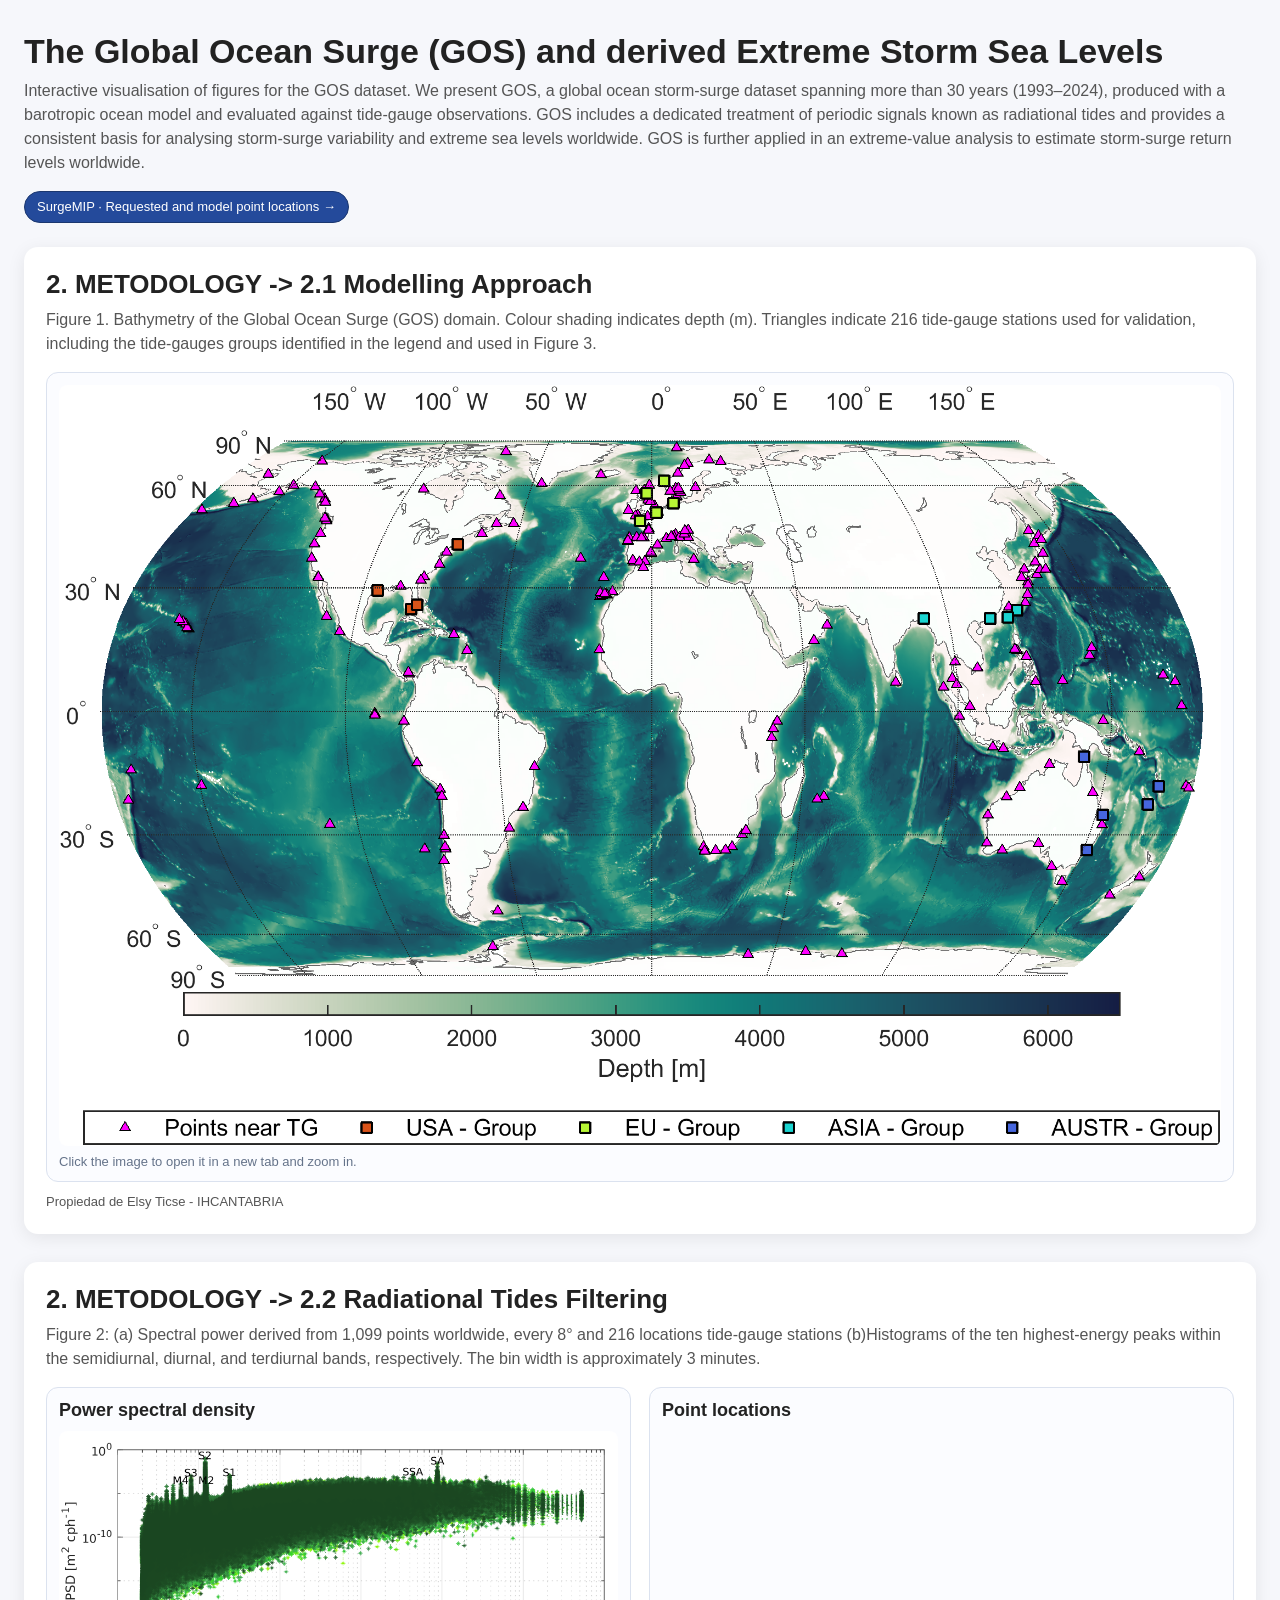
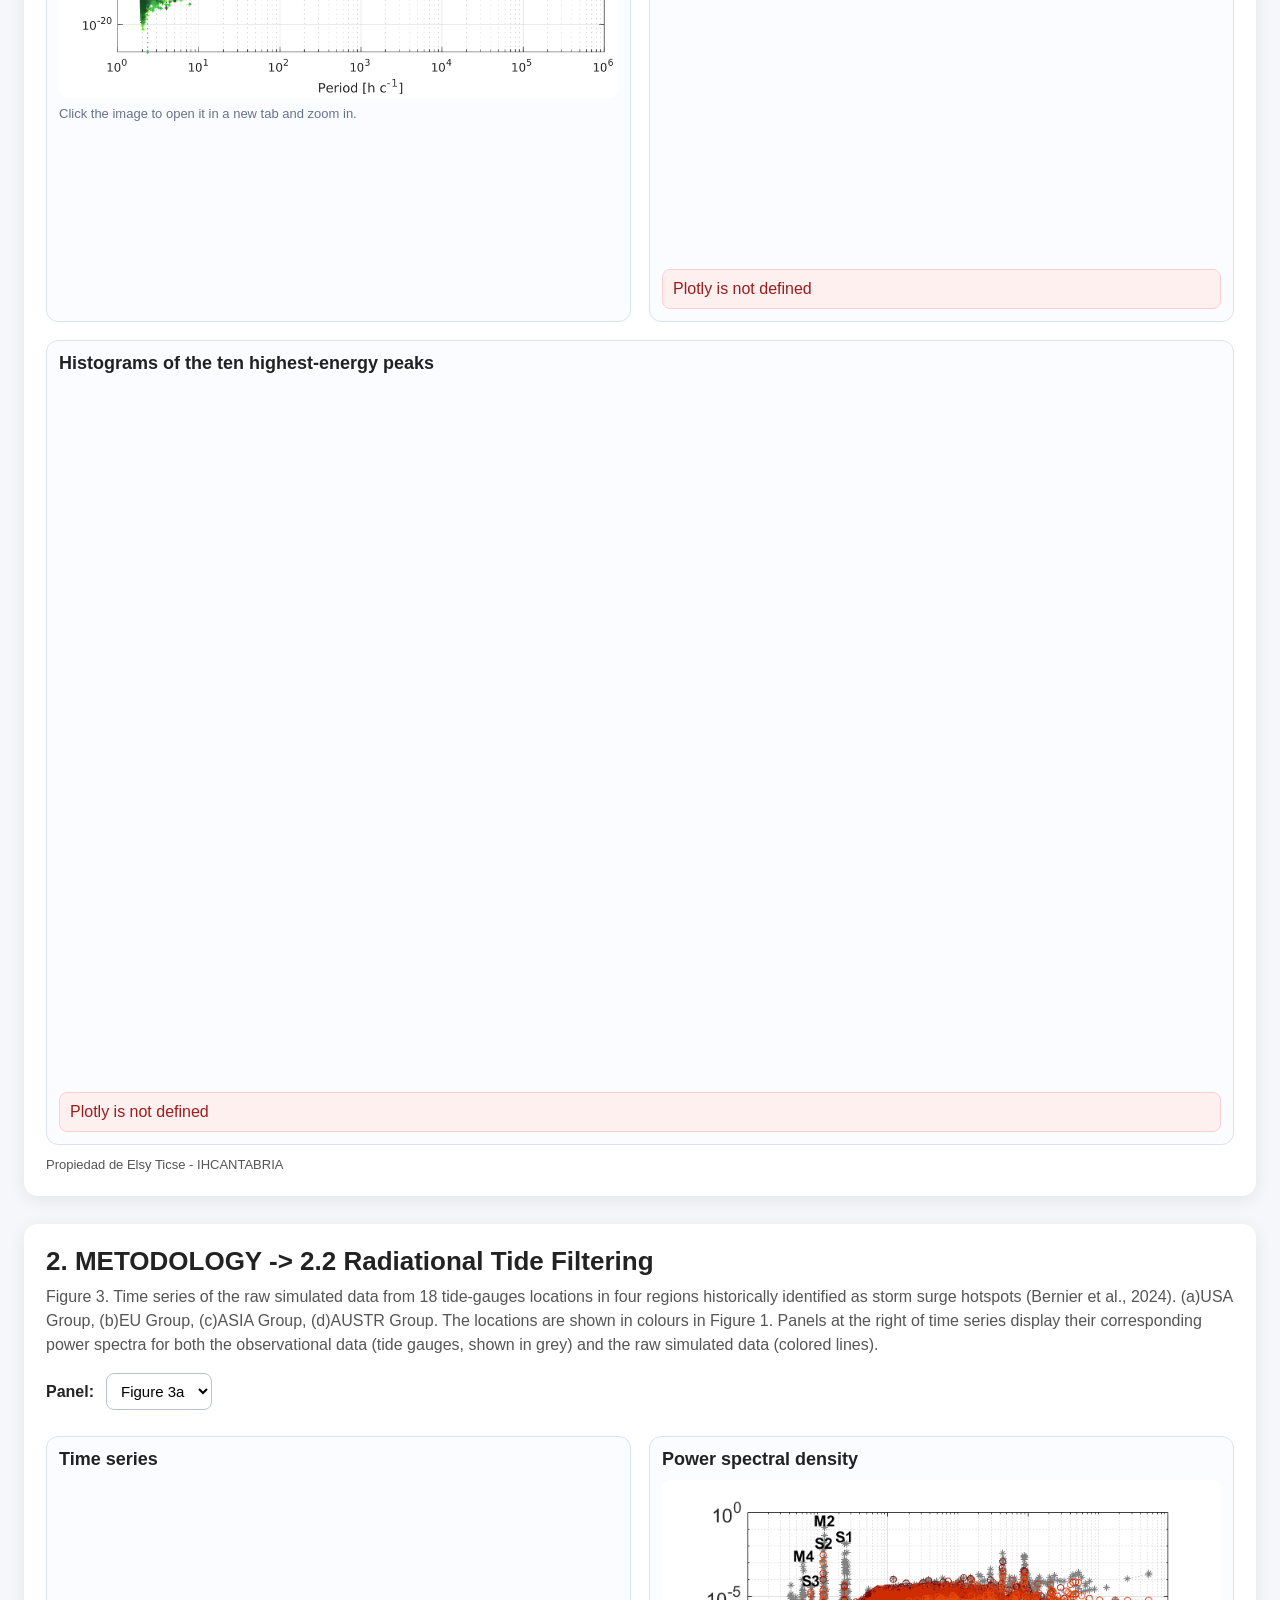
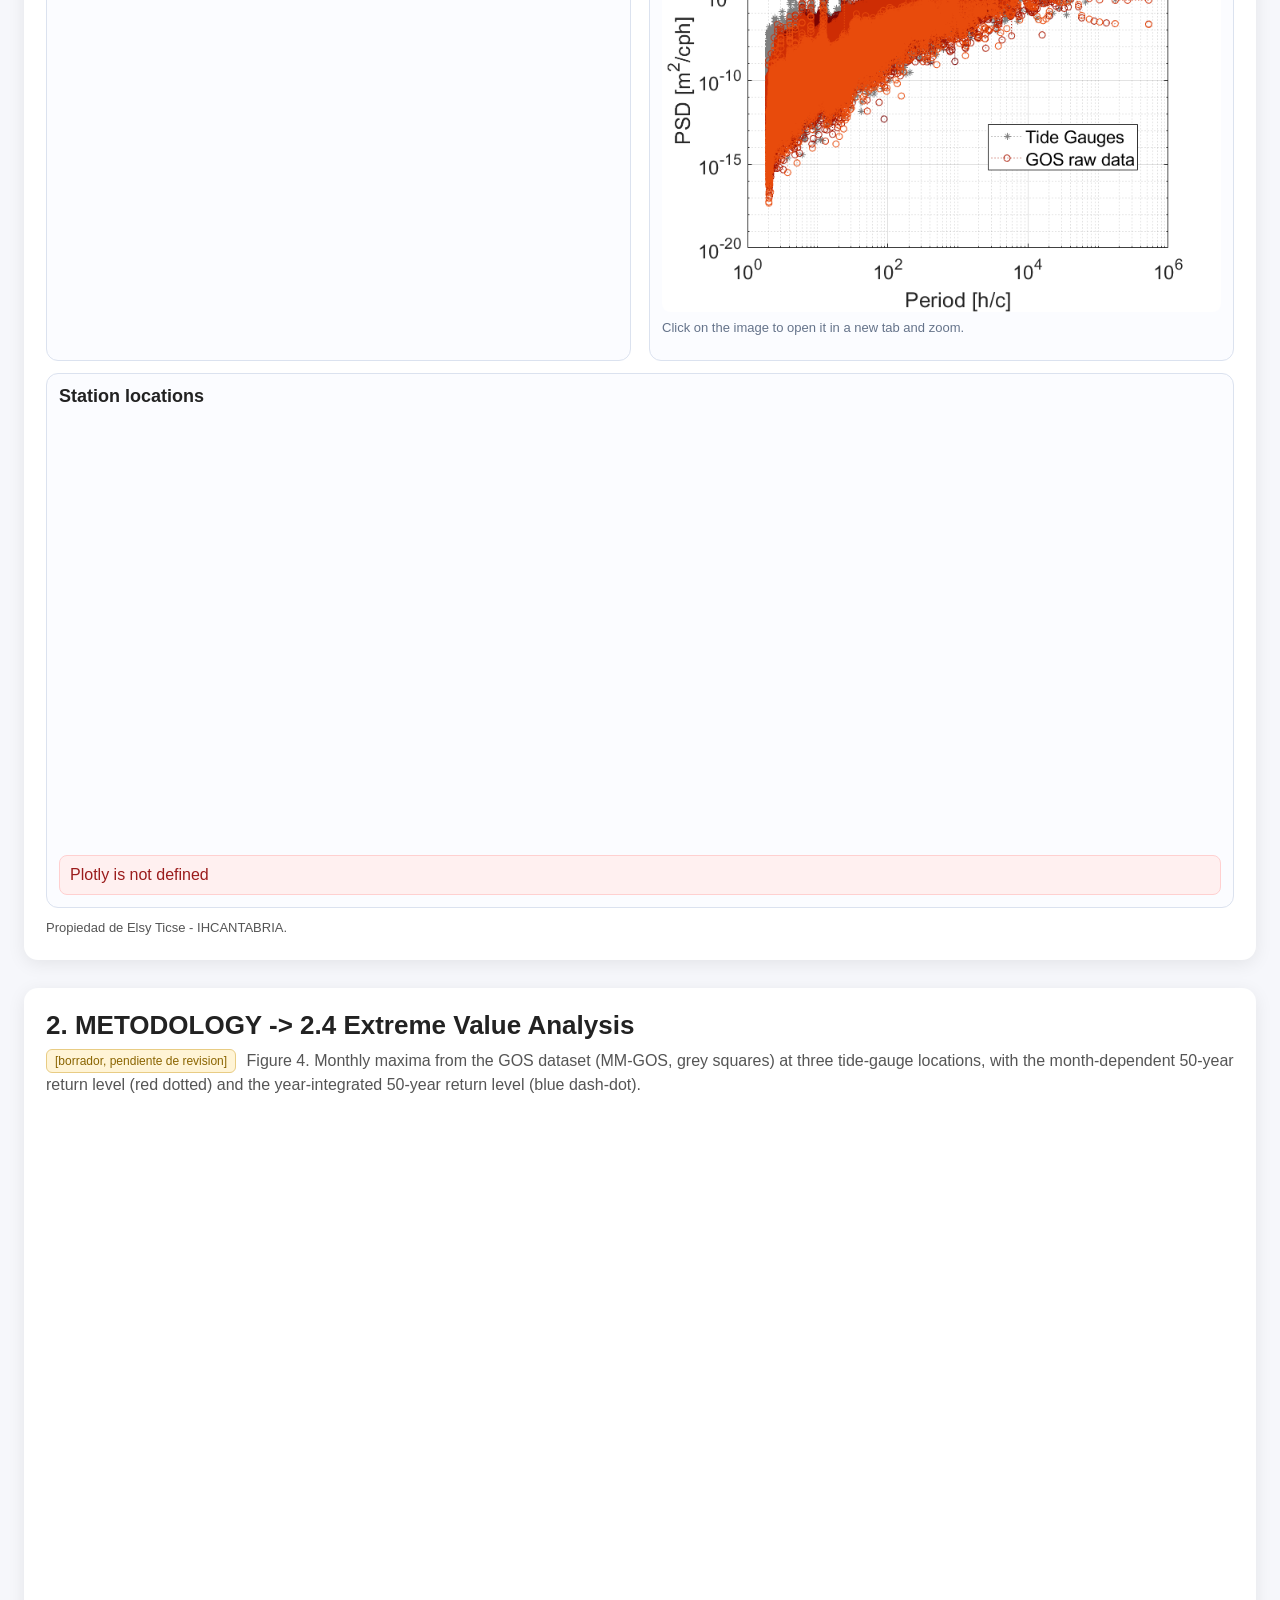
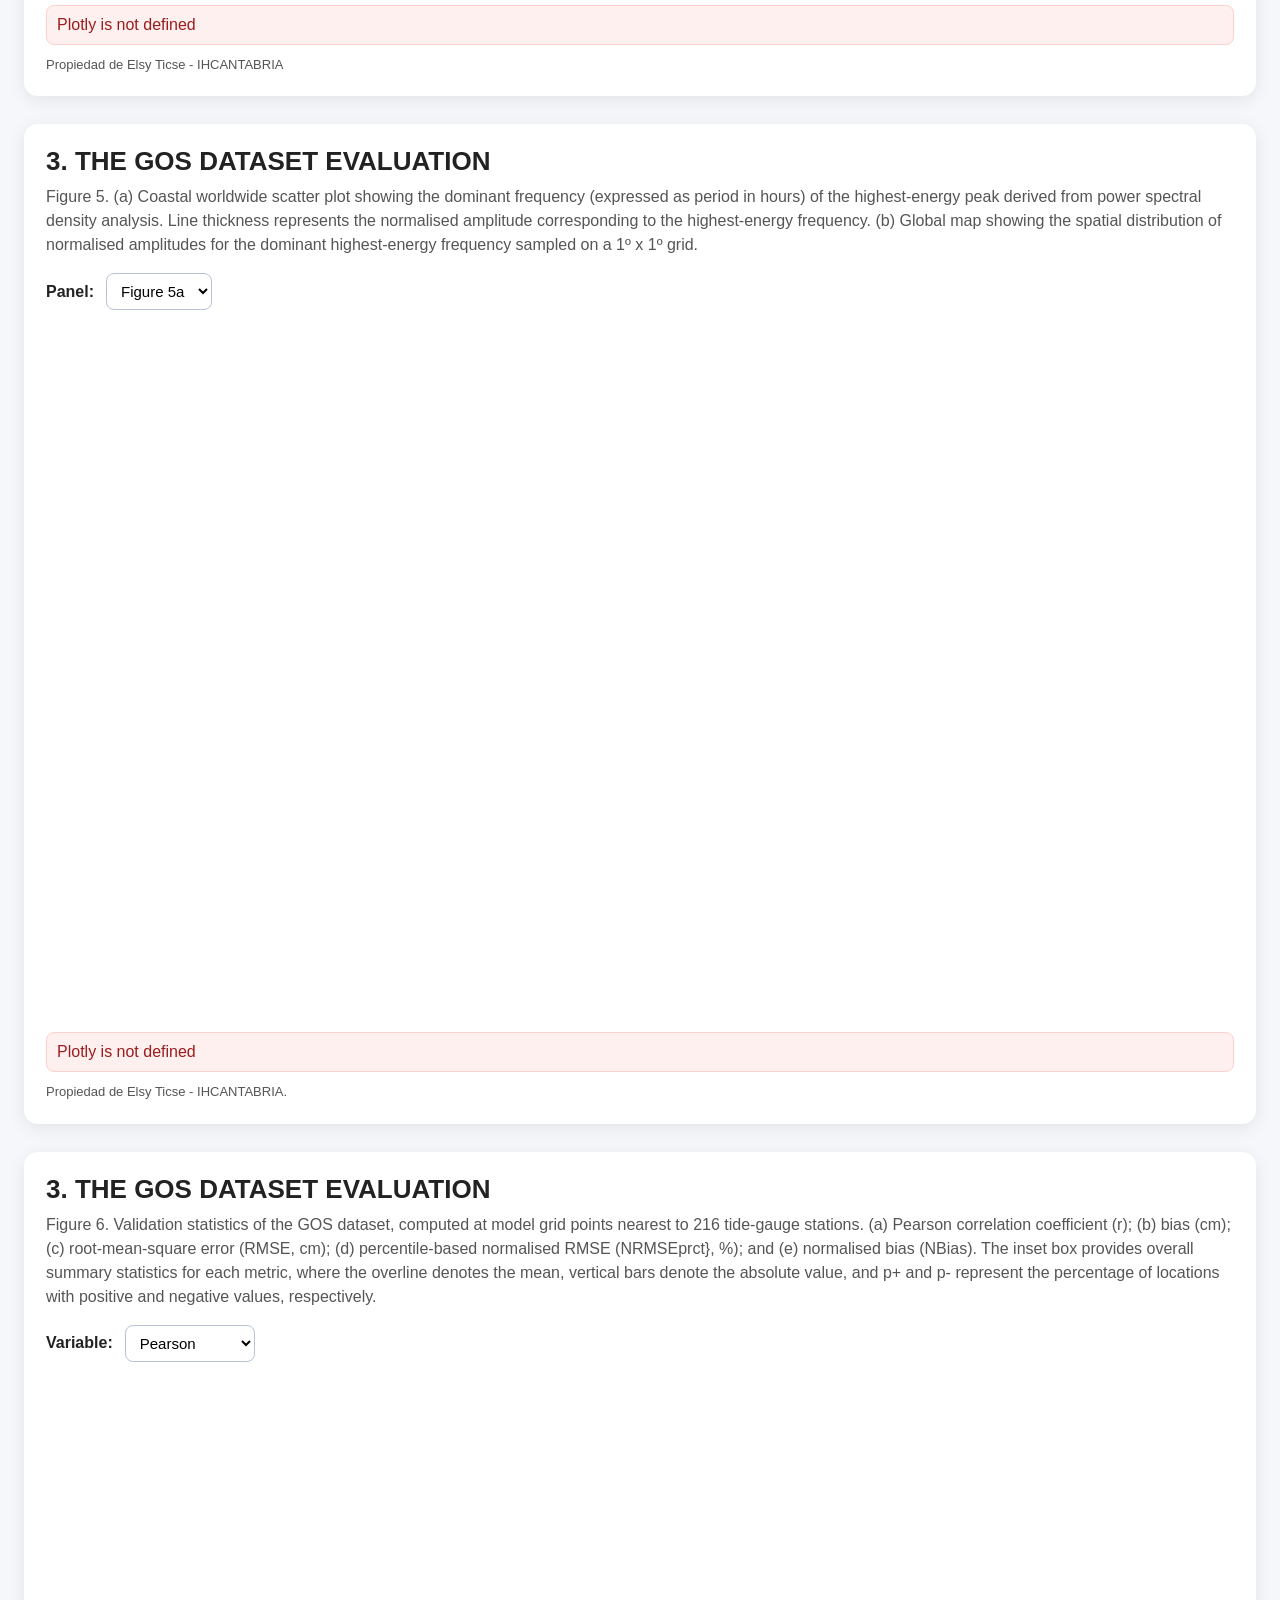
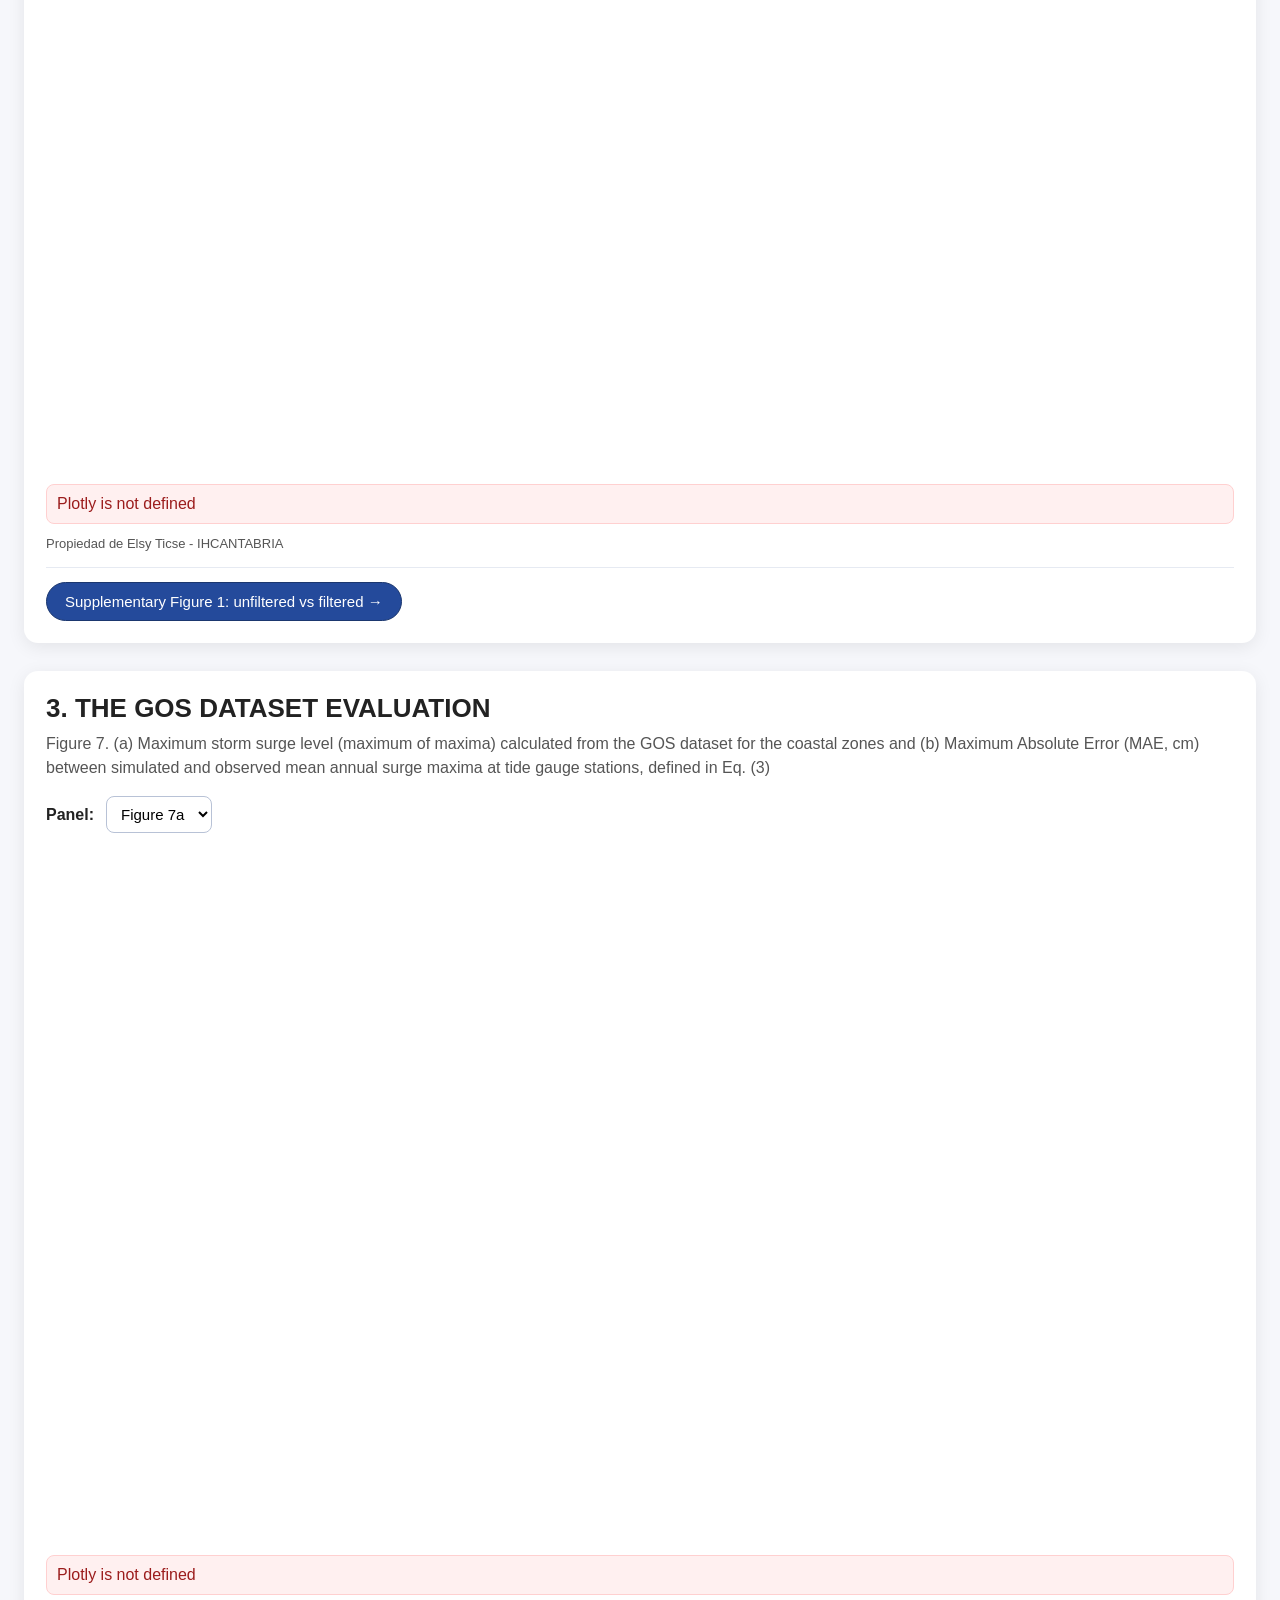
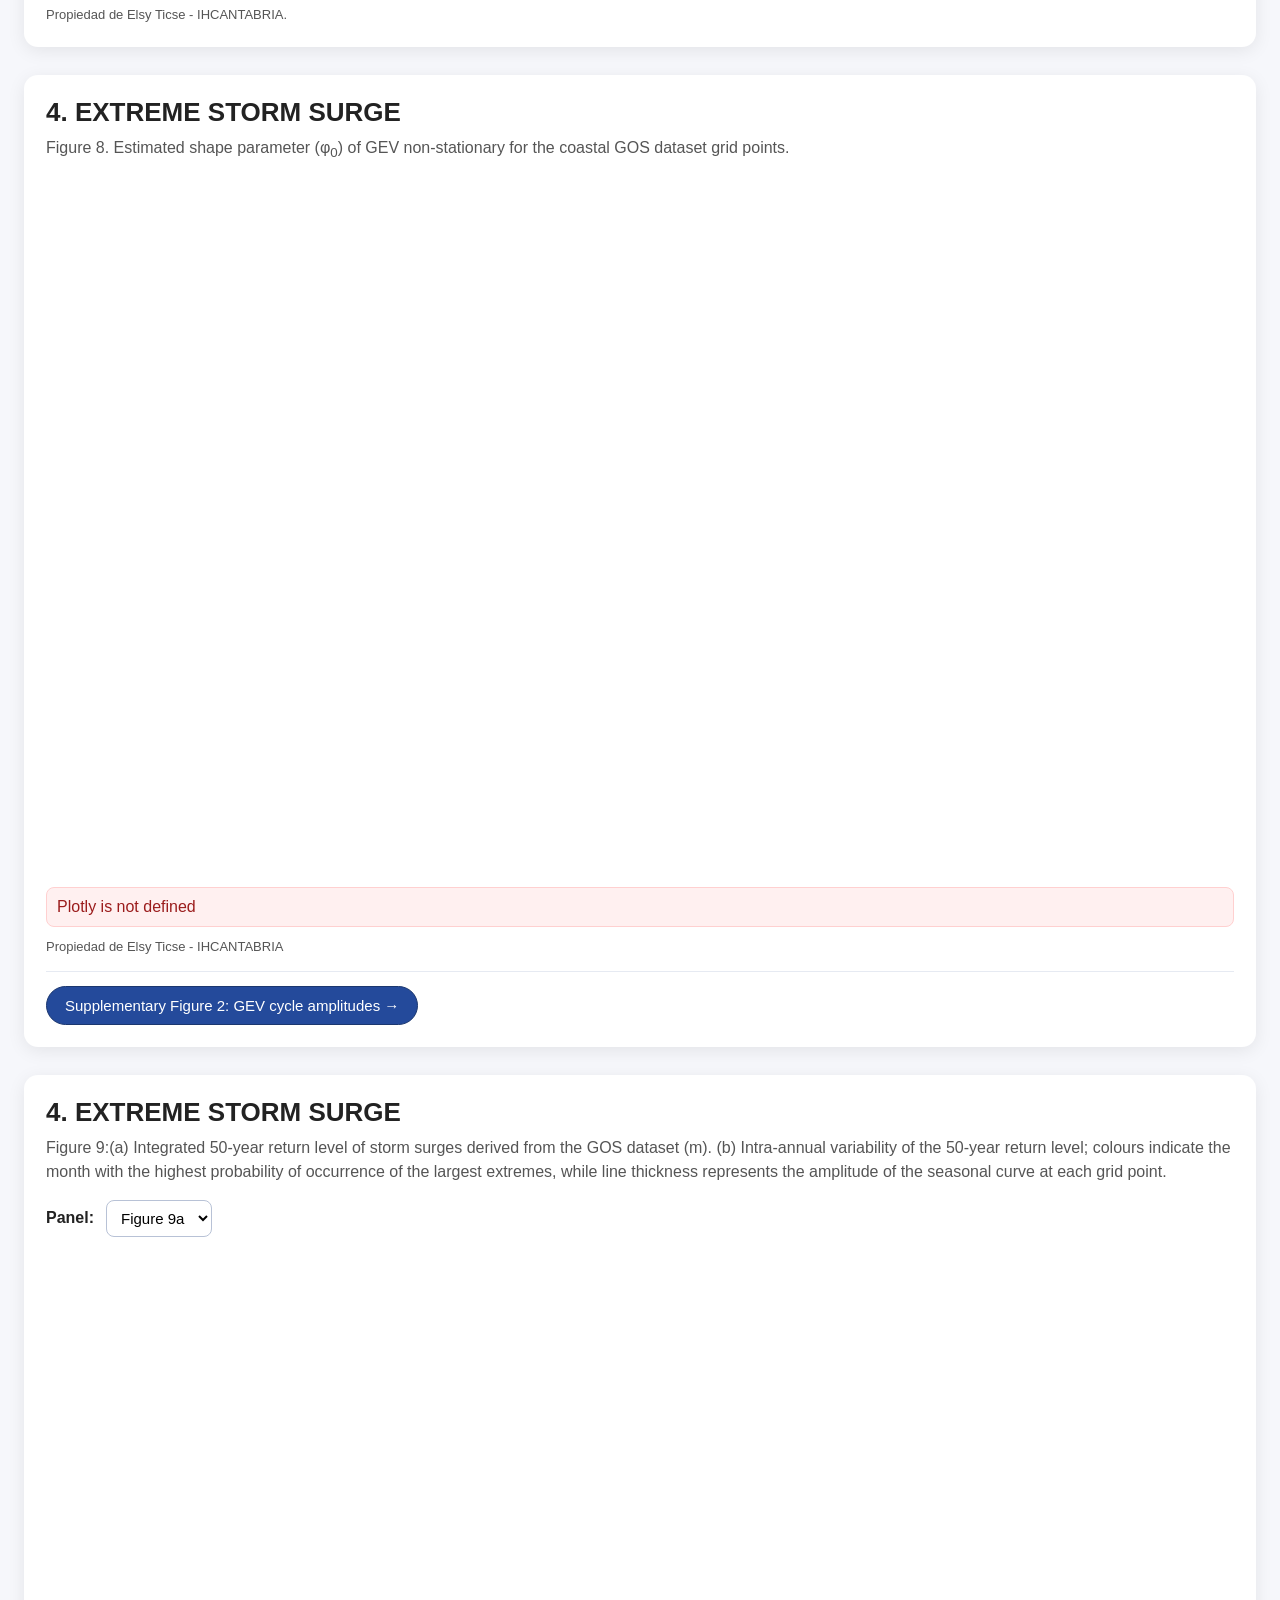
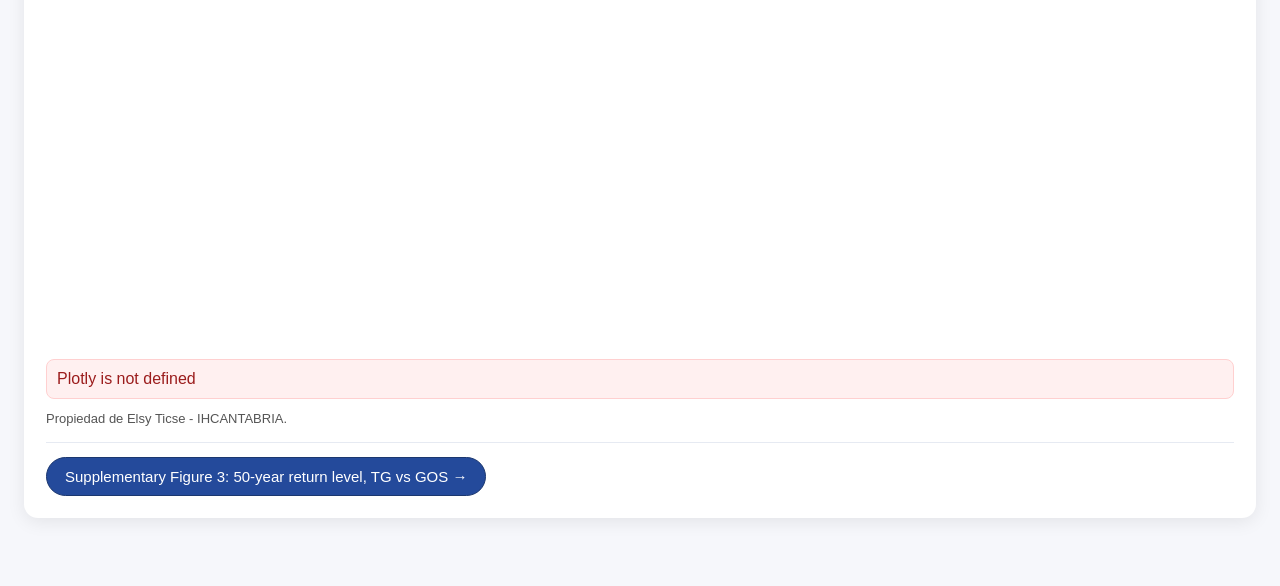
==== commit de0c2356: "edit figures" ====
--- a/index.html
+++ b/index.html
@@ -15,12 +15,15 @@
 <body>
 
   <header class="page-header">
-    <nav class="page-nav" aria-label="Related datasets"><a class="nav-button" href="surgemip/">SurgeMIP · Requested and model point locations &rarr;</a></nav>
     <h1>The Global Ocean Surge (GOS) and derived Extreme Storm Sea Levels</h1>
     <p>
       Interactive visualisation of figures for the GOS dataset.
       We present GOS, a global ocean storm-surge dataset spanning more than 30 years (1993–2024), produced with a barotropic ocean model and evaluated against tide-gauge observations. GOS includes a dedicated treatment of periodic signals known as radiational tides and provides a consistent basis for analysing storm-surge variability and extreme sea levels worldwide. GOS is further applied in an extreme-value analysis to estimate storm-surge return levels worldwide.
     </p>
+
+    <nav class="page-nav" aria-label="Related datasets">
+      <a class="nav-button nav-button-small" href="surgemip/">SurgeMIP · Requested and model point locations &rarr;</a>
+    </nav>
 
     <!-- El boton general a las figuras suplementarias estaba aqui; ahora cada
          figura enlaza al pie con la suplementaria que le corresponde:
--- a/style.css
+++ b/style.css
@@ -273,6 +273,17 @@
   background: #1b376f;
 }
 
+.nav-button-small {
+  padding: 6px 12px;
+  font-size: 13px;
+  line-height: 1.4;
+}
+
+.nav-button:focus-visible {
+  outline: 2px solid #244a9b;
+  outline-offset: 3px;
+}
+
 /* ---------------------------------------------------------------
    Paneles de figura que son imagen estatica (Fig 1, 4, 5b, 8, Supp)
    --------------------------------------------------------------- */
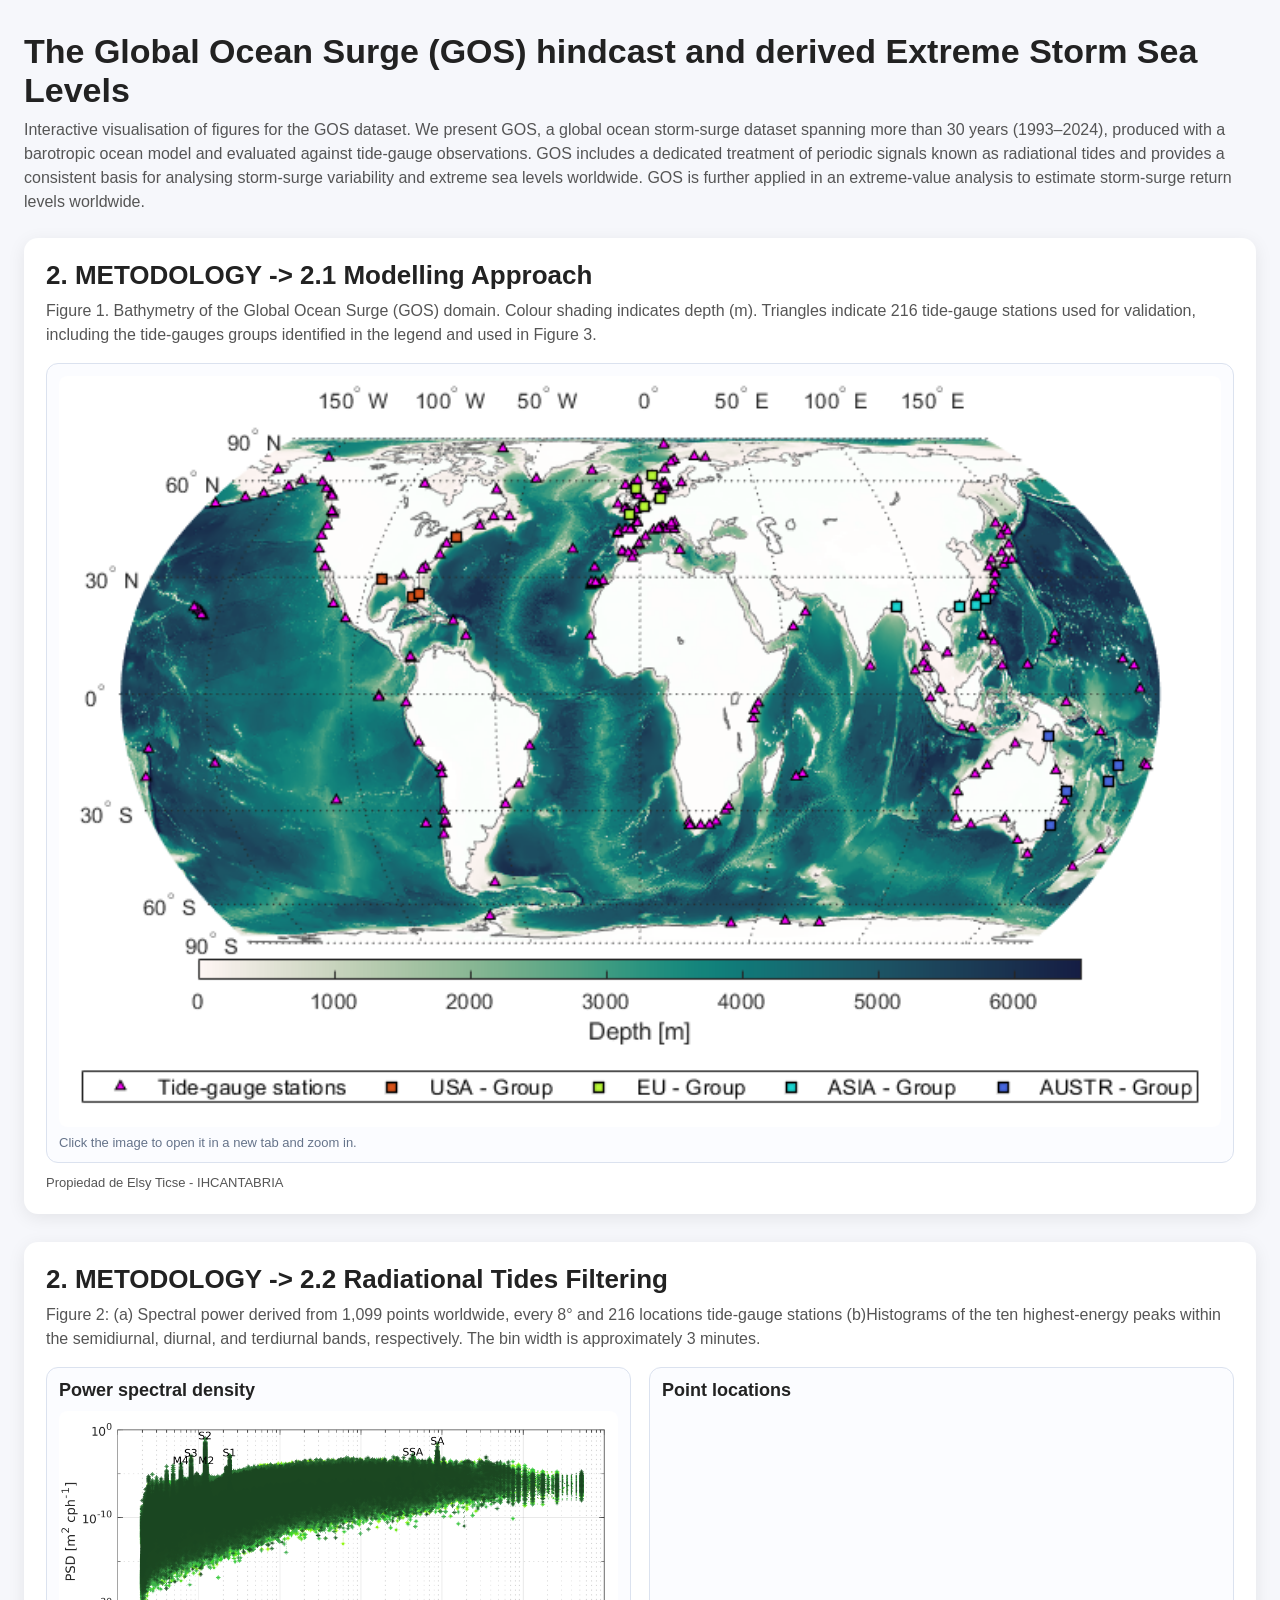
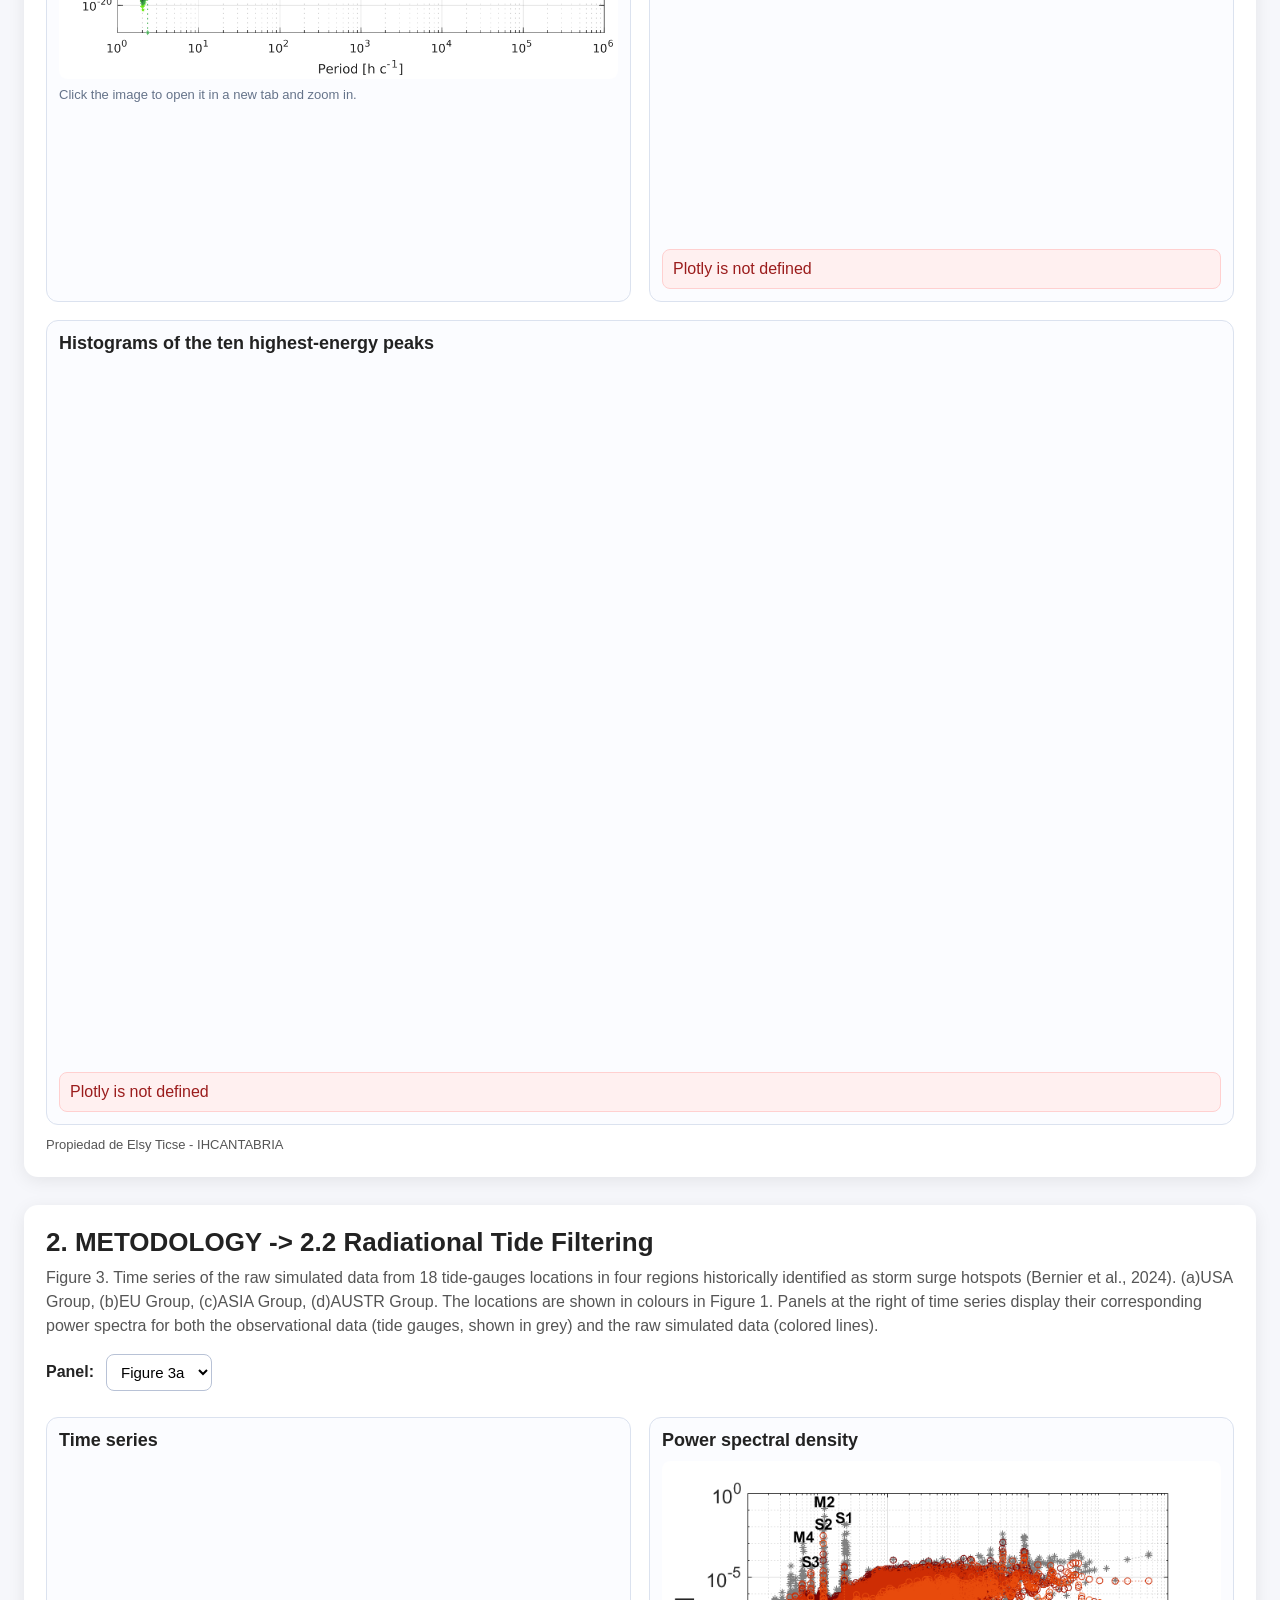
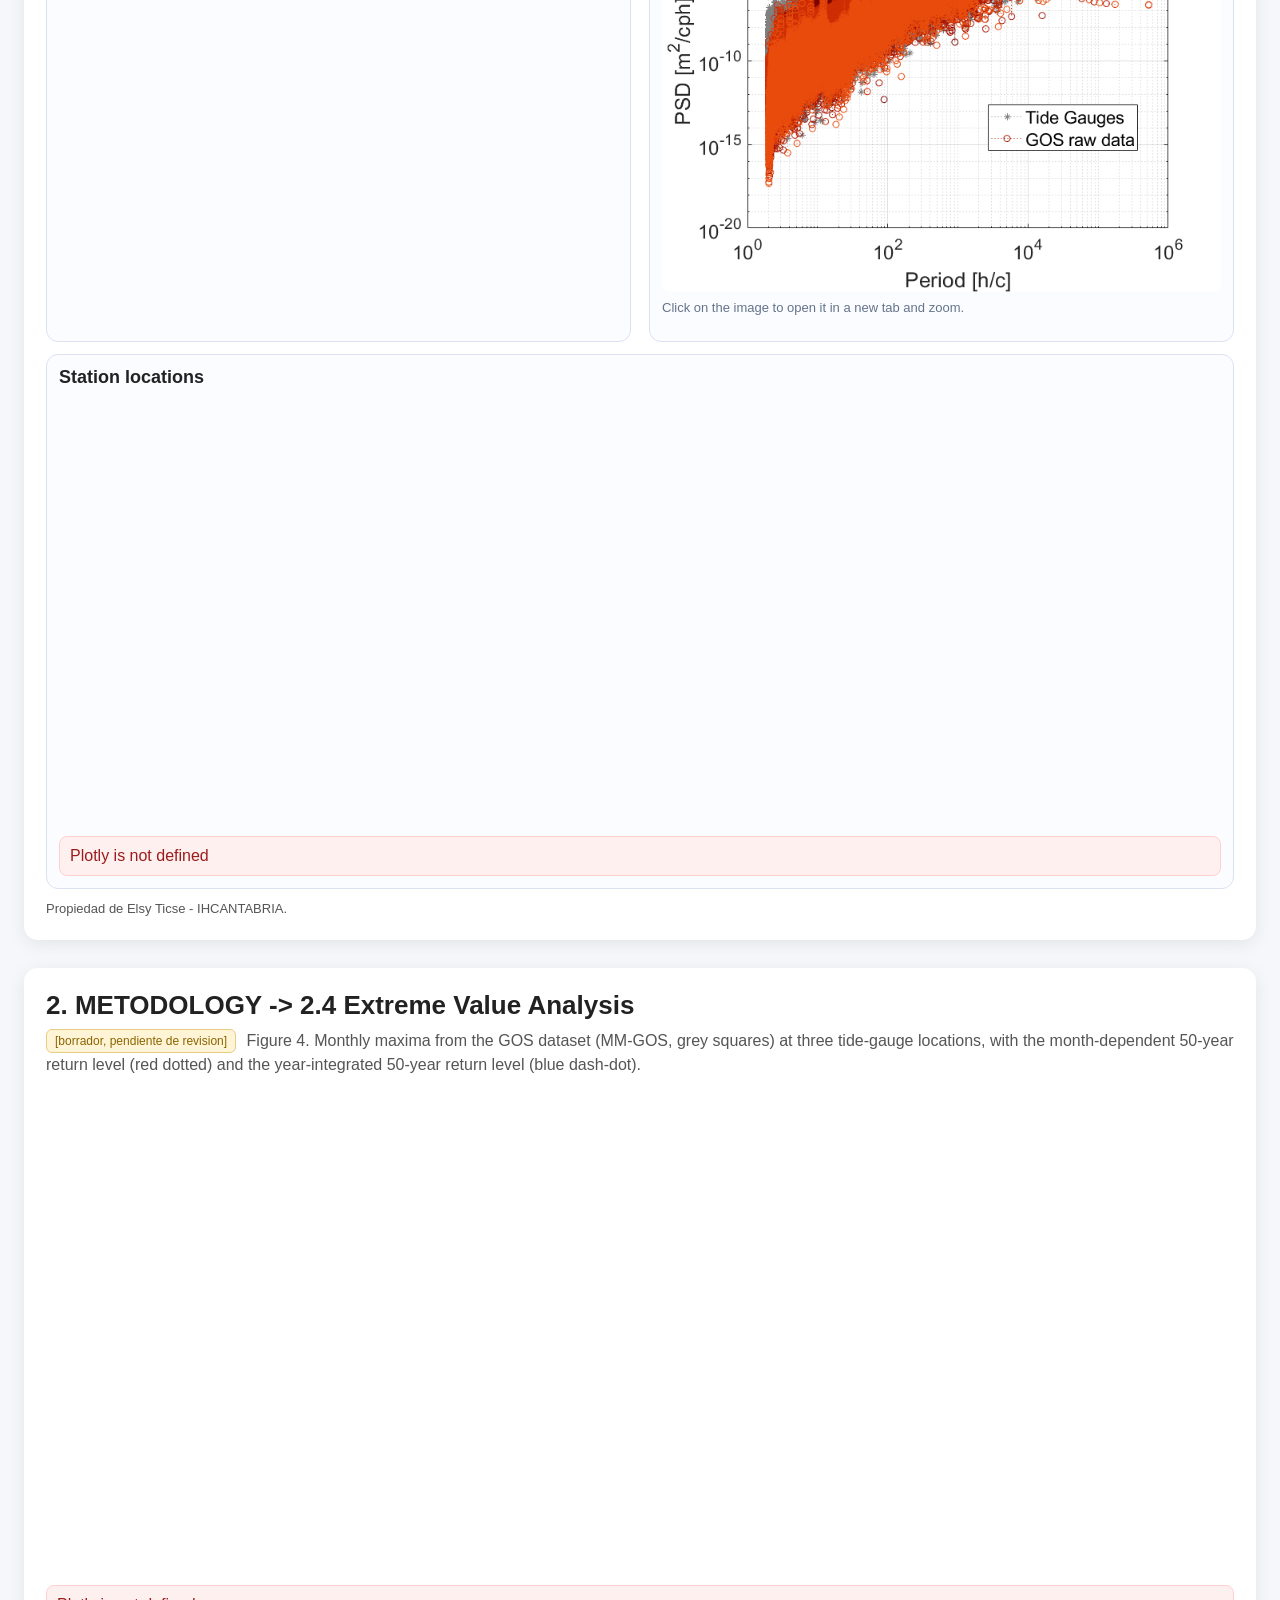
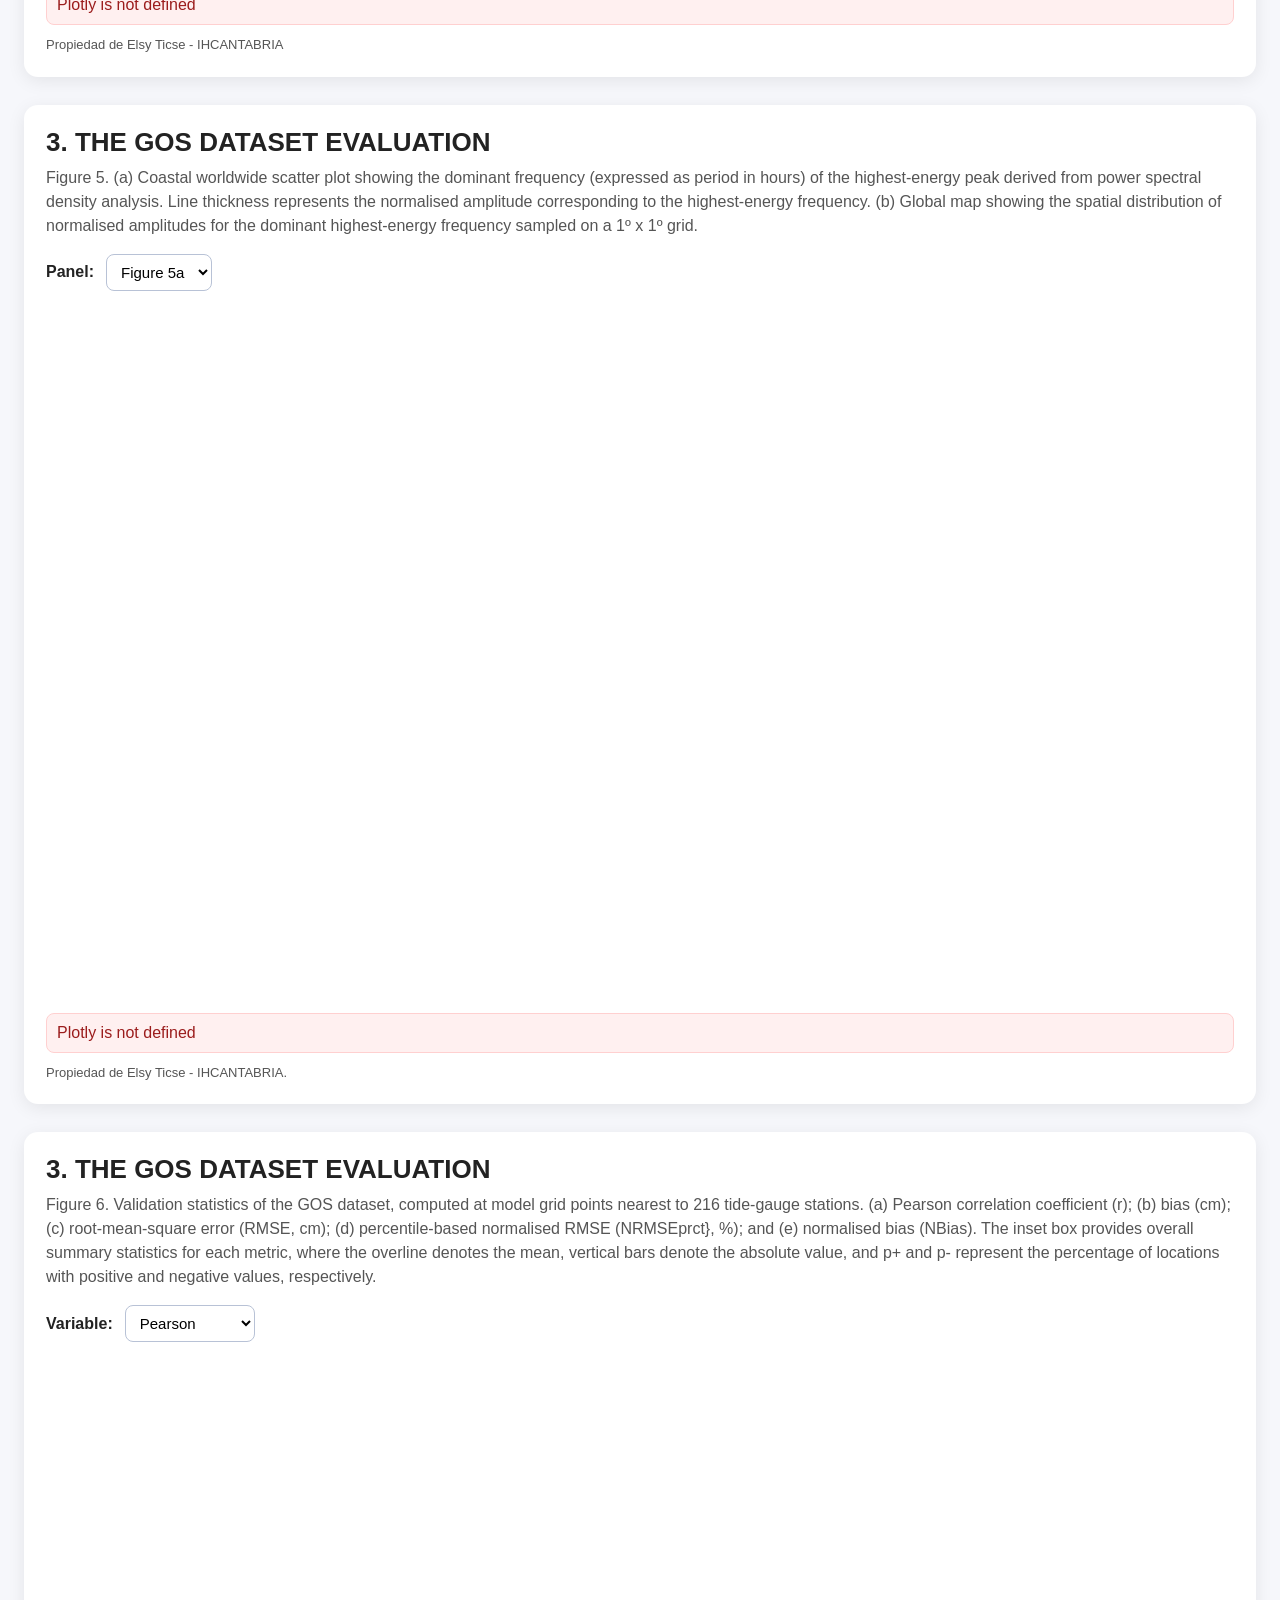
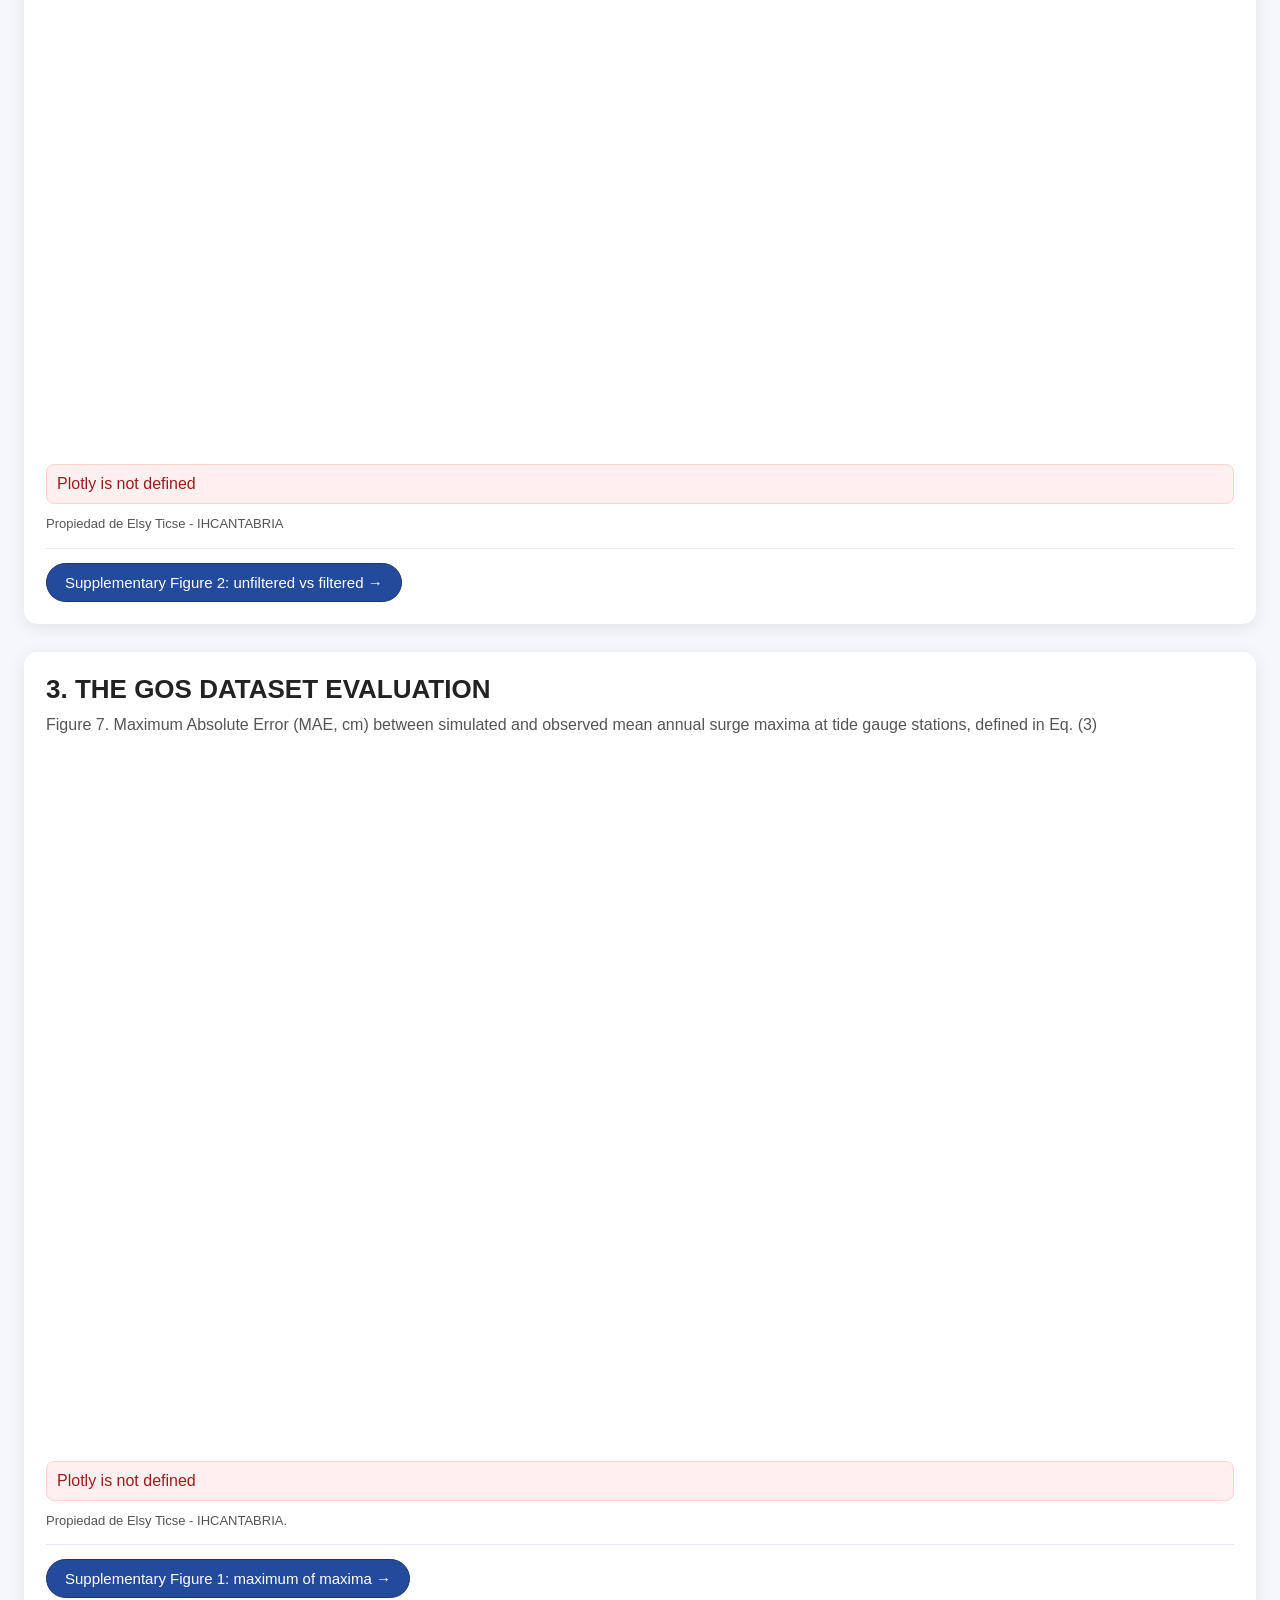
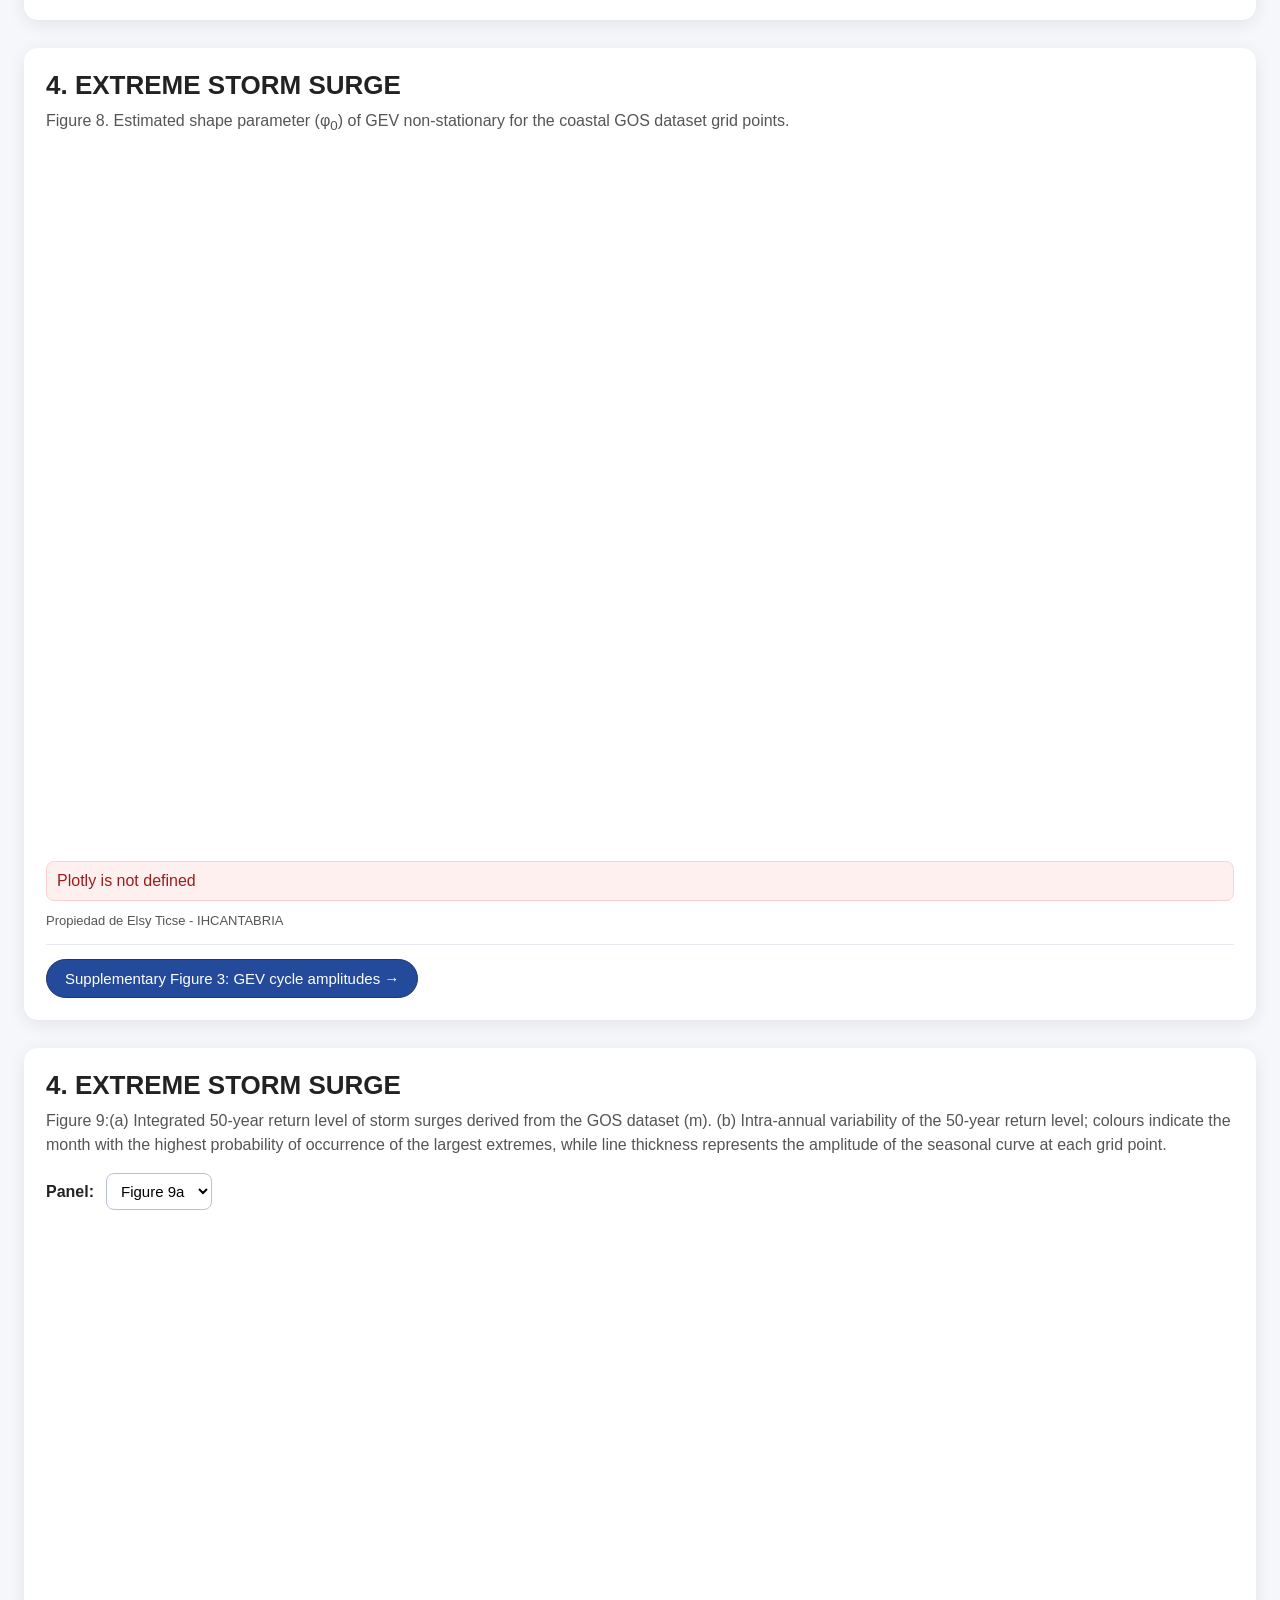
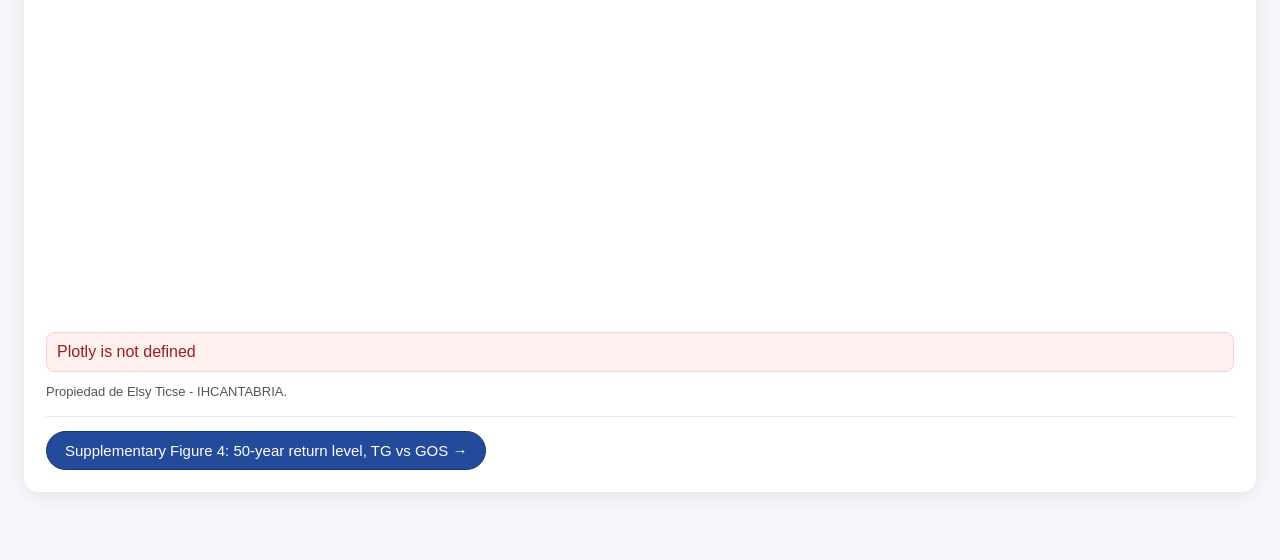
==== commit dea173c8: "reload figures" ====
--- a/index.html
+++ b/index.html
@@ -15,19 +15,22 @@
 <body>
 
   <header class="page-header">
-    <h1>The Global Ocean Surge (GOS) and derived Extreme Storm Sea Levels</h1>
+    <h1>The Global Ocean Surge (GOS) hindcast and derived Extreme Storm Sea Levels</h1>
     <p>
       Interactive visualisation of figures for the GOS dataset.
       We present GOS, a global ocean storm-surge dataset spanning more than 30 years (1993–2024), produced with a barotropic ocean model and evaluated against tide-gauge observations. GOS includes a dedicated treatment of periodic signals known as radiational tides and provides a consistent basis for analysing storm-surge variability and extreme sea levels worldwide. GOS is further applied in an extreme-value analysis to estimate storm-surge return levels worldwide.
     </p>
 
+    <!-- Boton de SurgeMIP retirado por ahora; para recuperarlo basta con
+         descomentar este bloque.
     <nav class="page-nav" aria-label="Related datasets">
       <a class="nav-button nav-button-small" href="surgemip/">SurgeMIP · Requested and model point locations &rarr;</a>
     </nav>
+    -->
 
     <!-- El boton general a las figuras suplementarias estaba aqui; ahora cada
          figura enlaza al pie con la suplementaria que le corresponde:
-         6 -> S1, 8 -> S2, 9 -> S3.
+         7 -> S1, 6 -> S2, 8 -> S3, 9 -> S4.
     <nav class="page-nav">
       <a class="nav-button" href="supplementary.html">Supplementary figures &rarr;</a>
     </nav>
@@ -289,8 +292,8 @@
       </div>
 
       <nav class="figure-nav">
-        <a class="nav-button" href="supplementary.html#figure-s1">
-          Supplementary Figure 1: unfiltered vs filtered &rarr;
+        <a class="nav-button" href="supplementary.html#figure-s2">
+          Supplementary Figure 2: unfiltered vs filtered &rarr;
         </a>
       </nav>
     </section>
@@ -301,17 +304,12 @@
     <section class="figure-card" id="figure-7">
       <h2>3. THE GOS DATASET EVALUATION</h2>
 
-      <p class="figure-caption">
-        Figure 7. (a) Maximum storm surge level (maximum of maxima) calculated from the GOS dataset for the coastal zones and (b) Maximum Absolute Error (MAE, cm) between simulated and observed mean annual surge maxima at tide gauge stations, defined in Eq. (3)
-      </p>
-
-      <div class="controls">
-        <label for="fig7-select"><b>Panel:</b></label>
-        <select id="fig7-select">
-          <option value="7a">Figure 7a</option>
-          <option value="7b">Figure 7b</option>
-        </select>
-      </div>
+      <!-- El panel (a) (MOM) paso a Supplementary Figure 1, asi que ya no hay
+           selector y del pie se quito su clausula. El texto que queda es el
+           original de la autora. -->
+      <p class="figure-caption">
+        Figure 7. Maximum Absolute Error (MAE, cm) between simulated and observed mean annual surge maxima at tide gauge stations, defined in Eq. (3)
+      </p>
 
       <div class="stats" id="fig7-stats"></div>
       <div id="fig7-map" class="plot-container"></div>
@@ -320,6 +318,12 @@
       <div class="figure-note">
         Propiedad de Elsy Ticse - IHCANTABRIA.
       </div>
+
+      <nav class="figure-nav">
+        <a class="nav-button" href="supplementary.html#figure-s1">
+          Supplementary Figure 1: maximum of maxima &rarr;
+        </a>
+      </nav>
     </section>
 
     <!-- ===================================================================
@@ -344,8 +348,8 @@
       </div>
 
       <nav class="figure-nav">
-        <a class="nav-button" href="supplementary.html#figure-s2">
-          Supplementary Figure 2: GEV cycle amplitudes &rarr;
+        <a class="nav-button" href="supplementary.html#figure-s3">
+          Supplementary Figure 3: GEV cycle amplitudes &rarr;
         </a>
       </nav>
     </section>
@@ -377,8 +381,8 @@
       </div>
 
       <nav class="figure-nav">
-        <a class="nav-button" href="supplementary.html#figure-s3">
-          Supplementary Figure 3: 50-year return level, TG vs GOS &rarr;
+        <a class="nav-button" href="supplementary.html#figure-s4">
+          Supplementary Figure 4: 50-year return level, TG vs GOS &rarr;
         </a>
       </nav>
     </section>
--- a/style.css
+++ b/style.css
@@ -151,14 +151,14 @@
   margin-top: 18px;
 }
 
-/* Supp. 2: TG y GOS son dos subplots de una misma figura de Plotly, no dos
+/* Supp. 3: TG y GOS son dos subplots de una misma figura de Plotly, no dos
    graficos en una rejilla CSS, asi que solo hace falta el scroll horizontal
    para que no se compriman en pantalla estrecha. */
-.figs2-scroll {
+.figs3-scroll {
   overflow-x: auto;
 }
 
-.figs2-plot {
+.figs3-plot {
   min-width: 860px;
 }
 
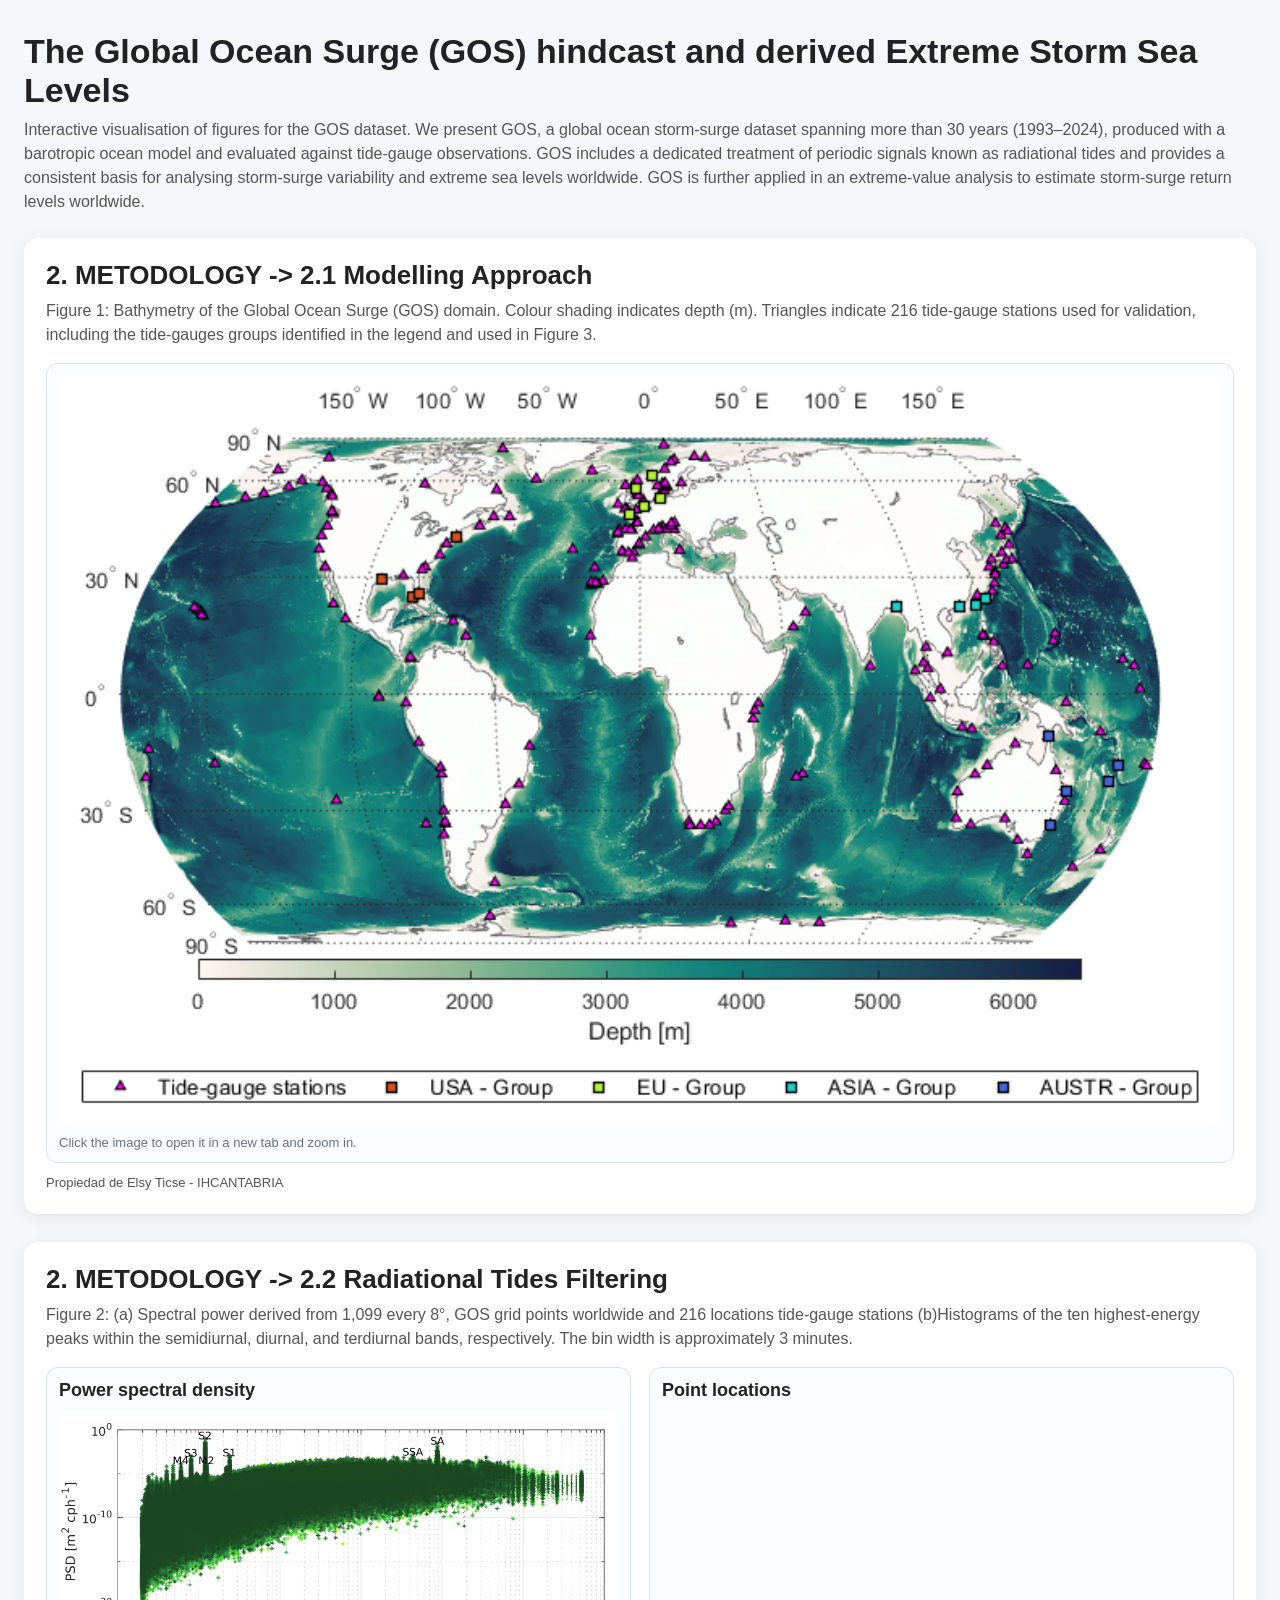
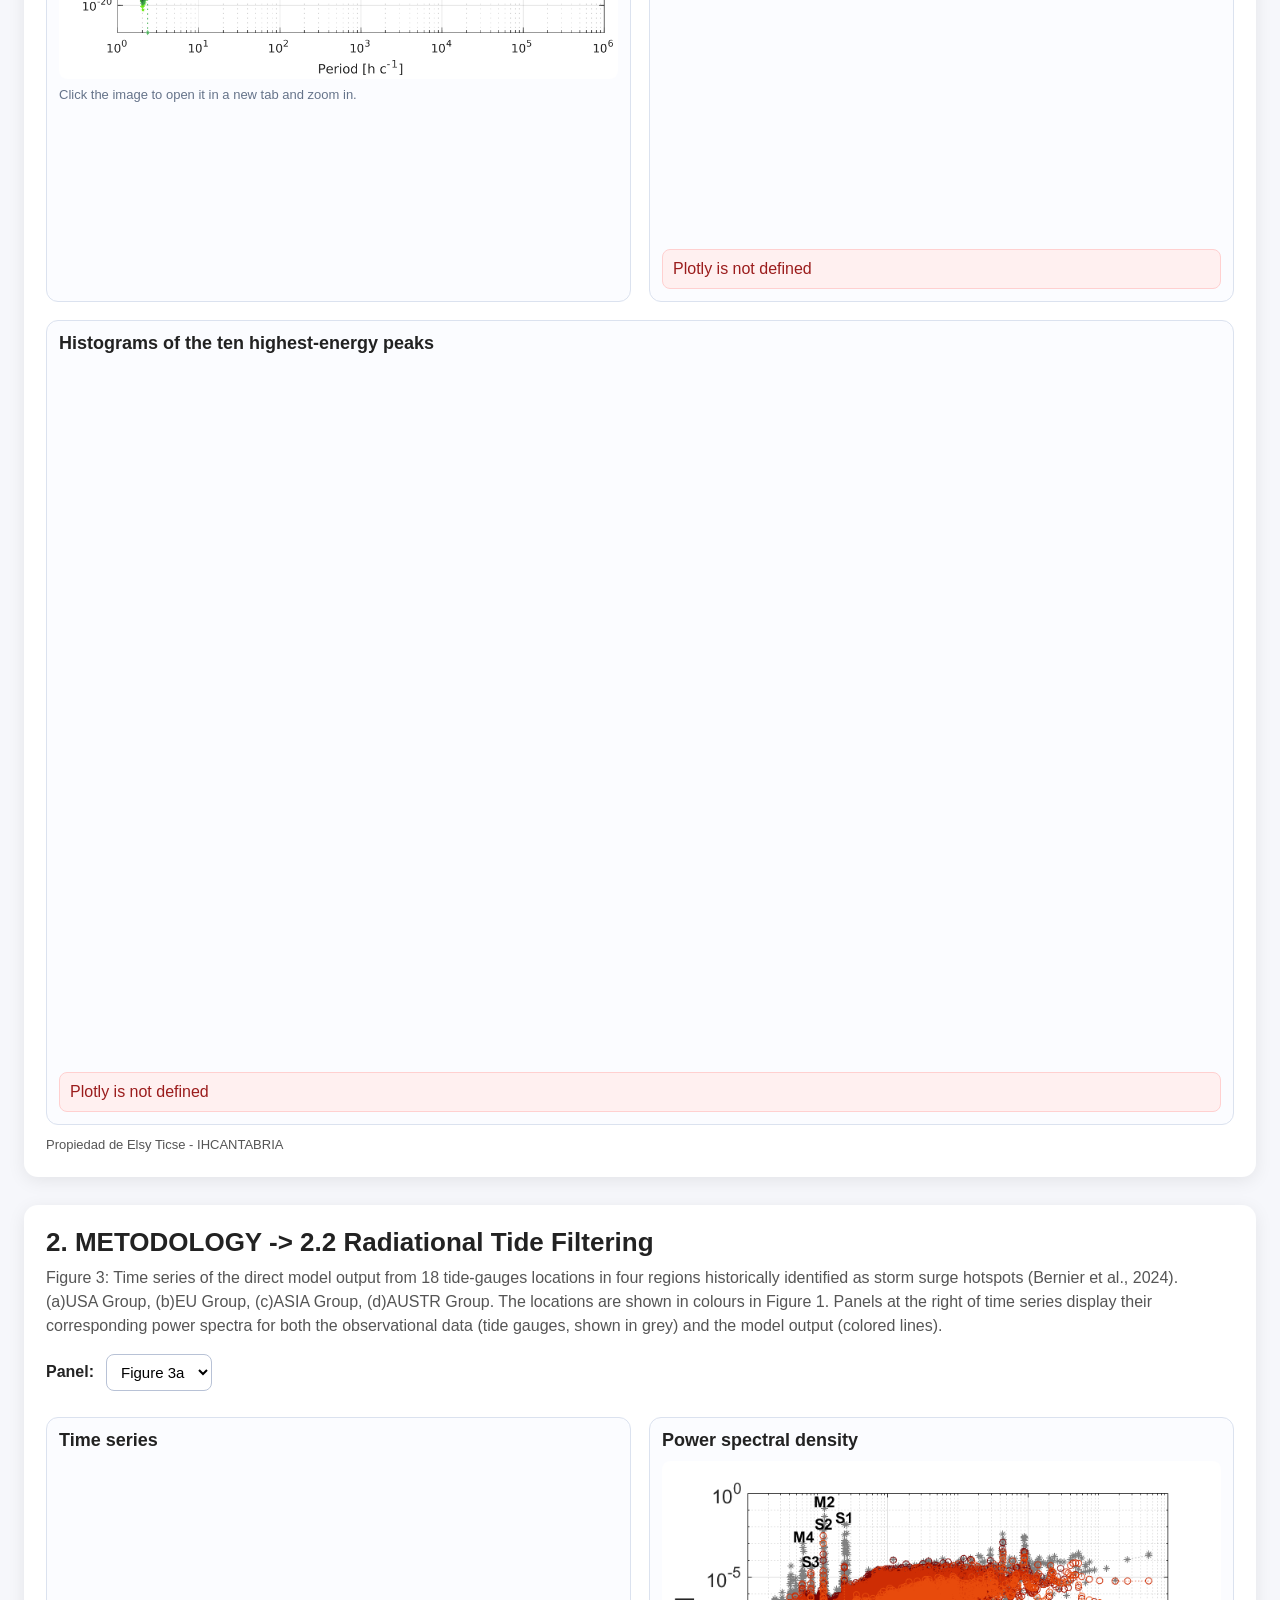
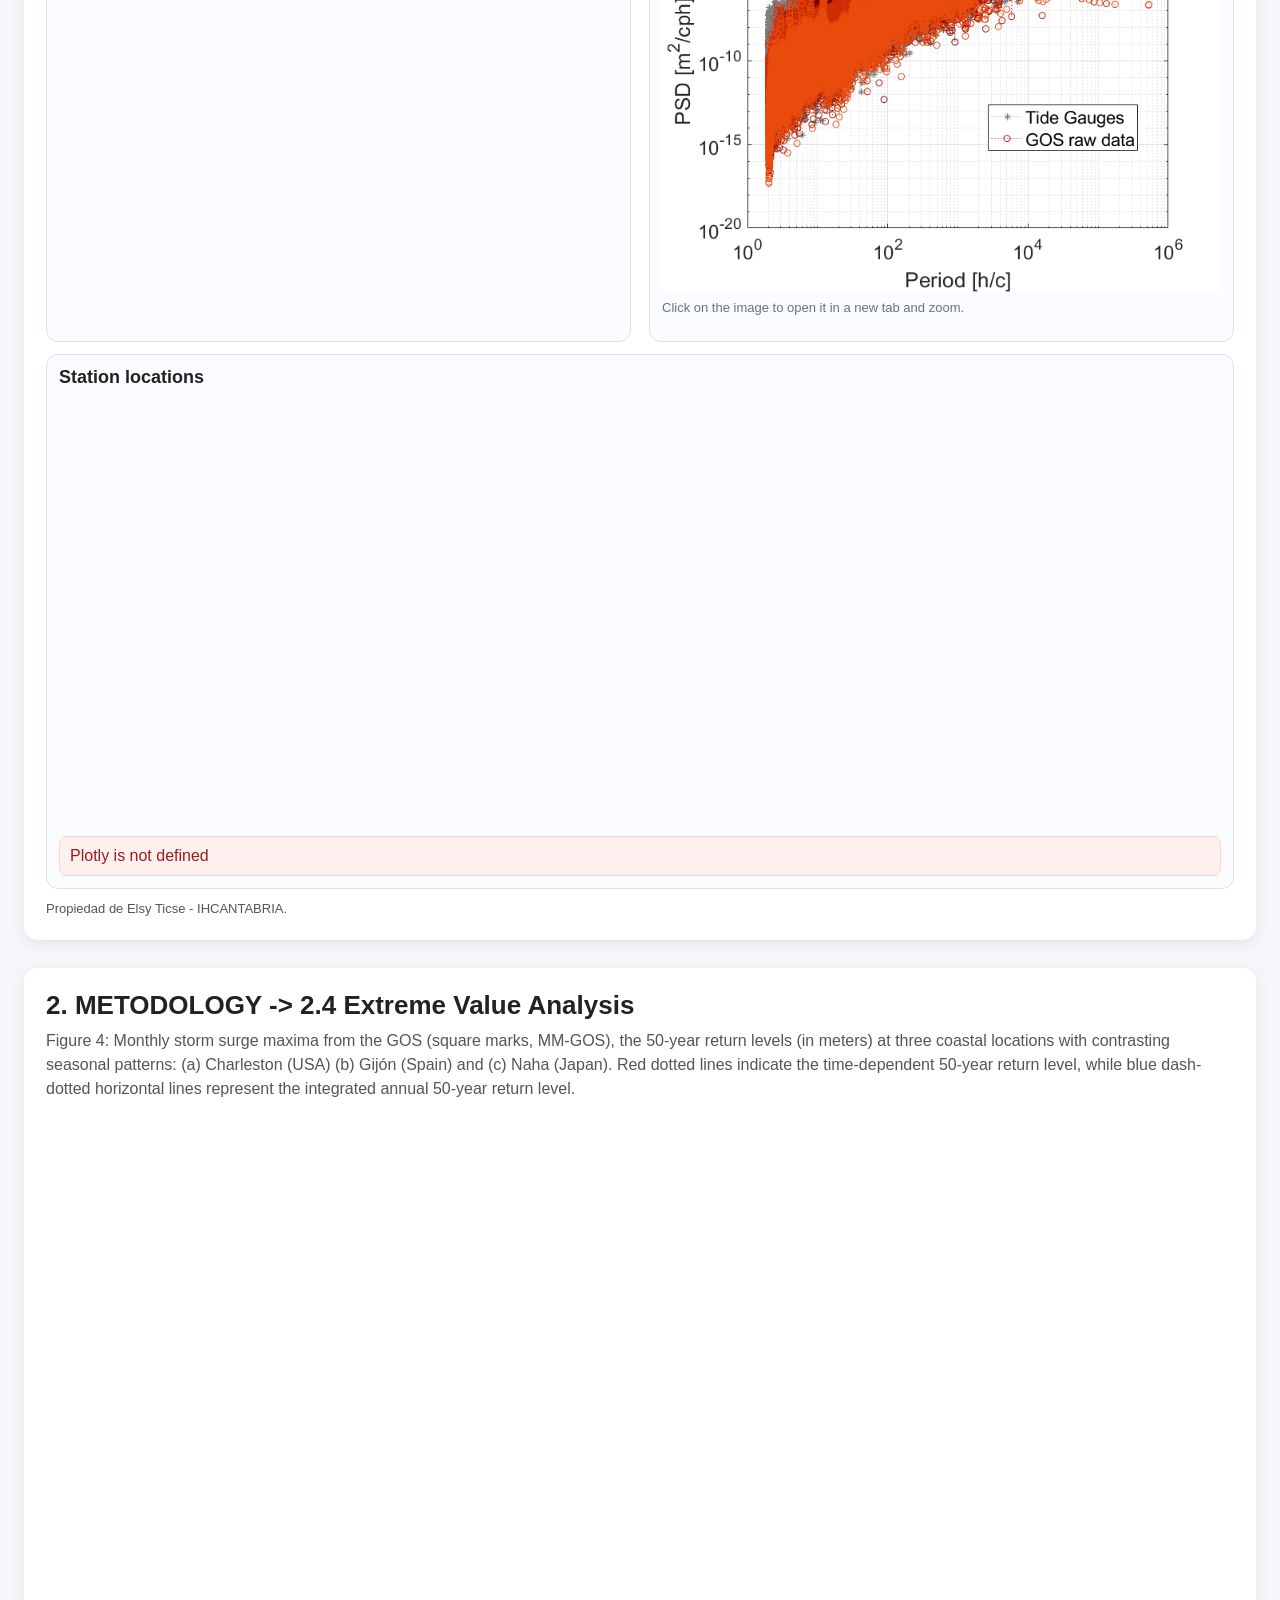
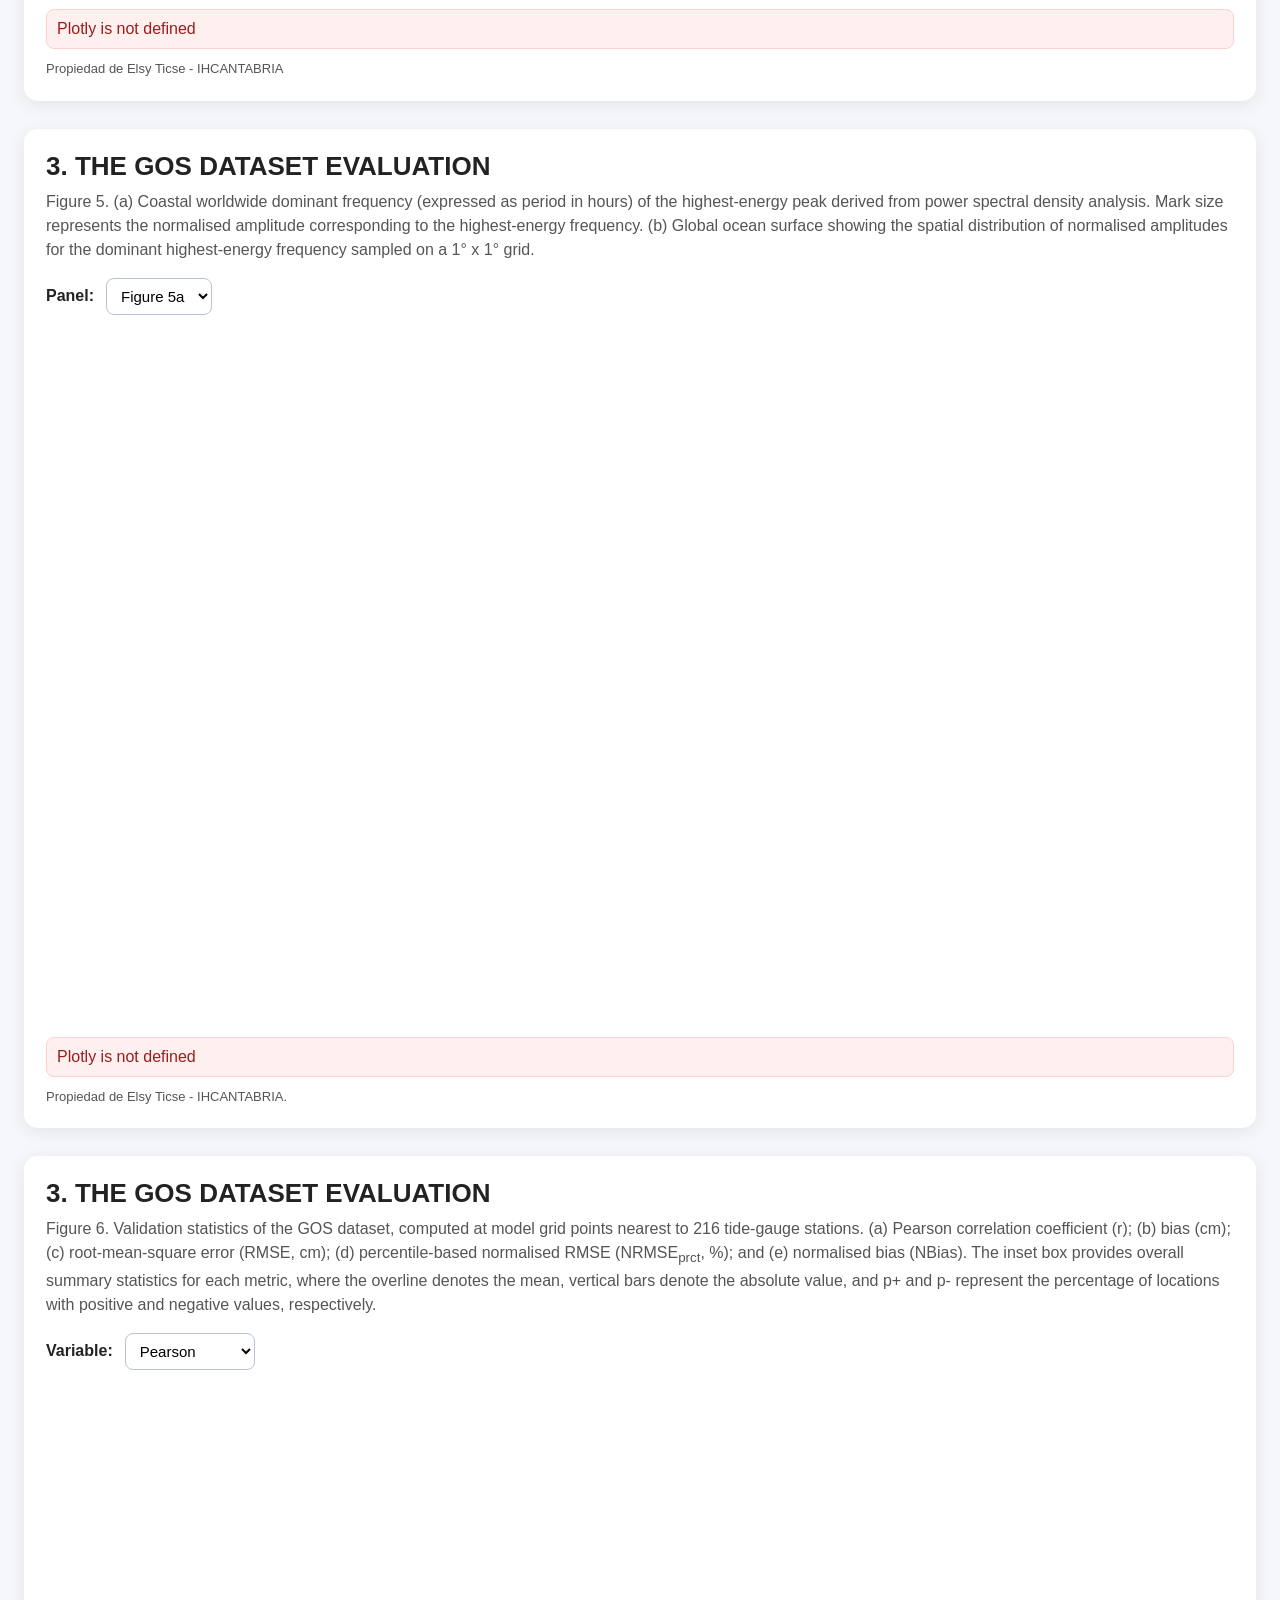
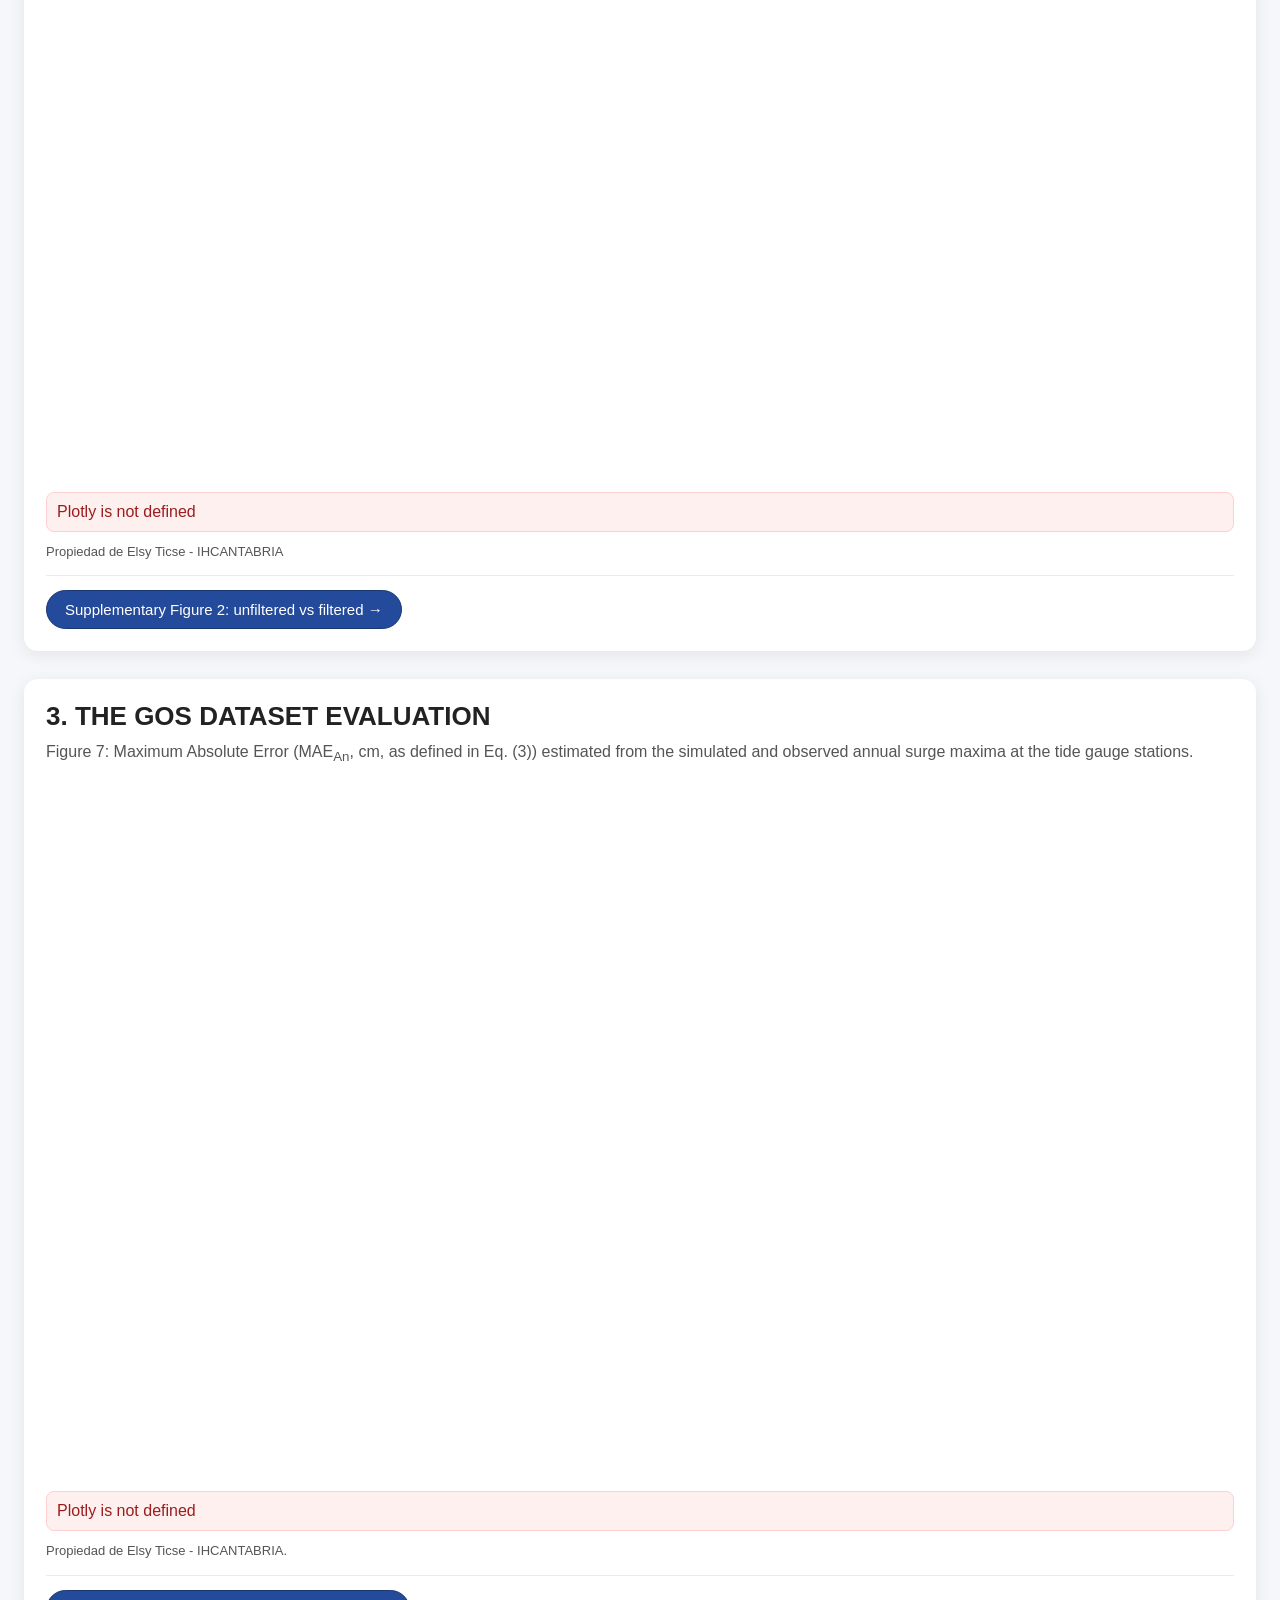
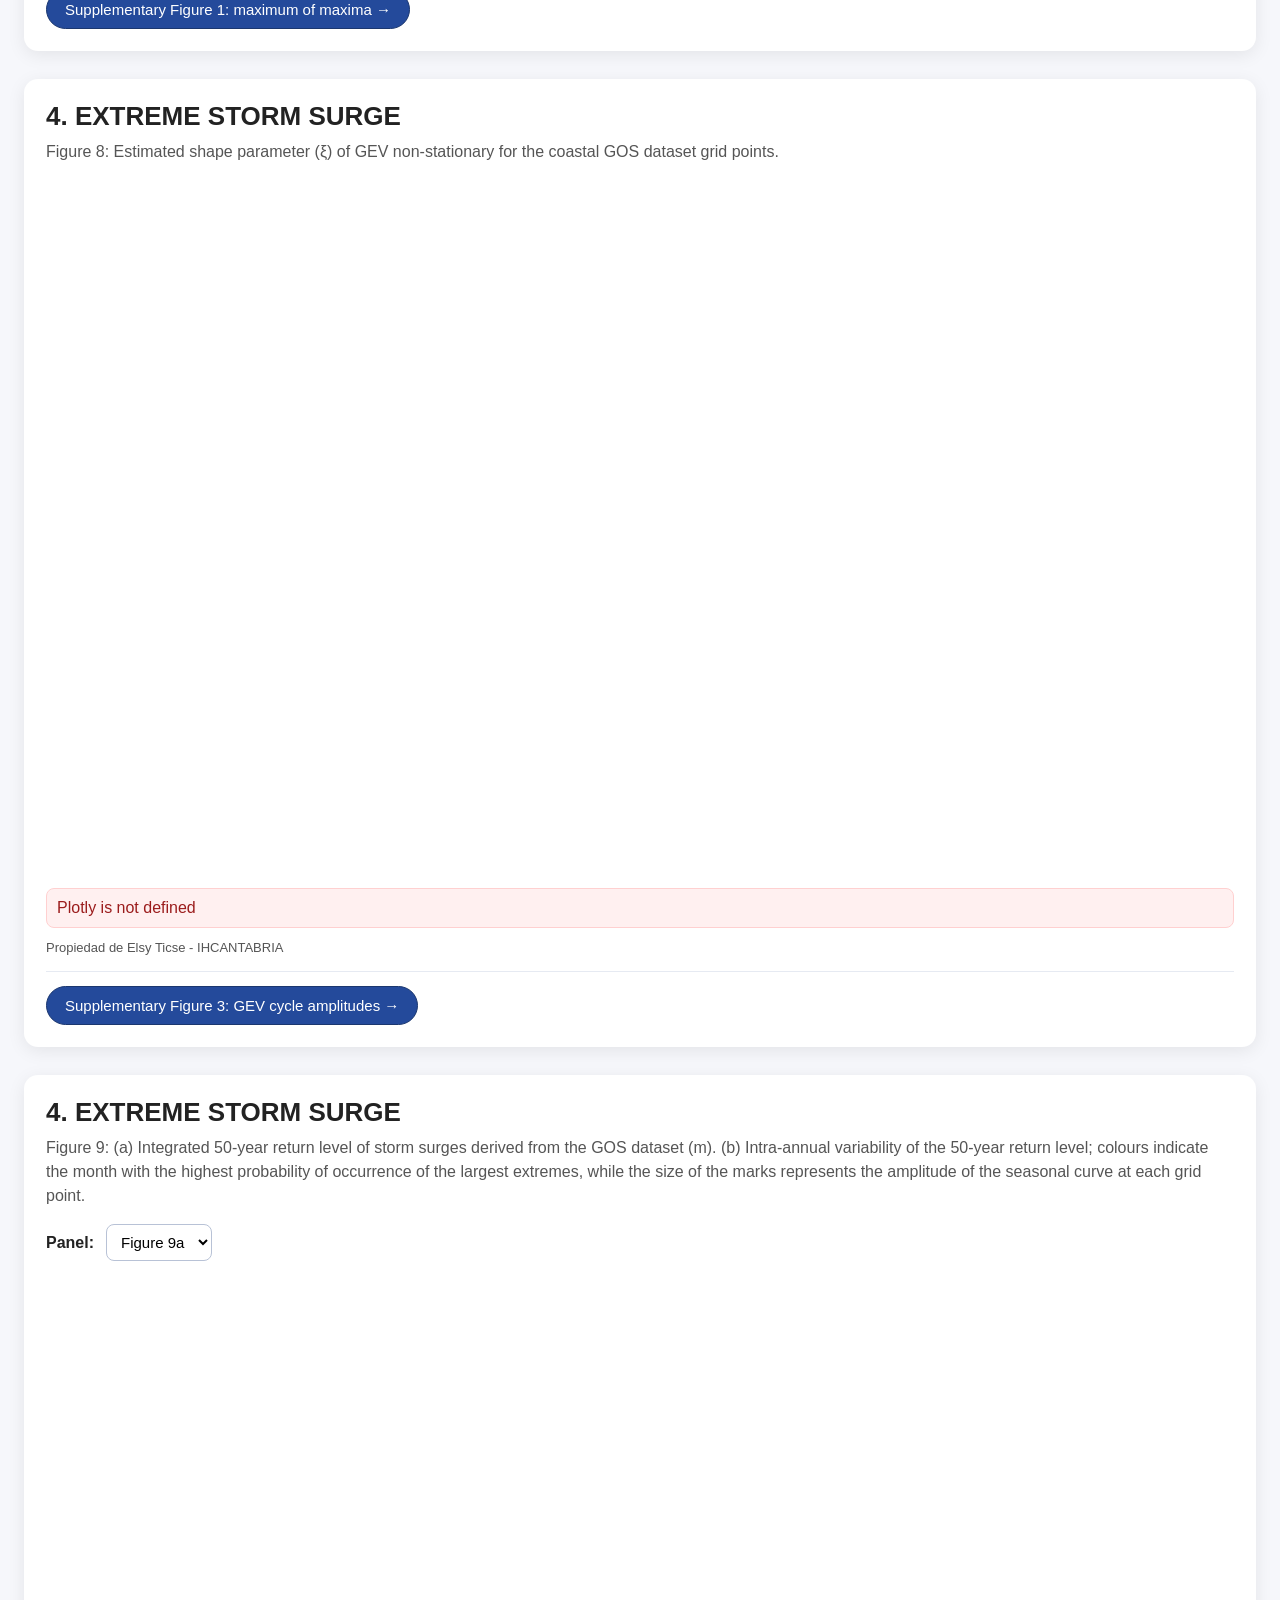
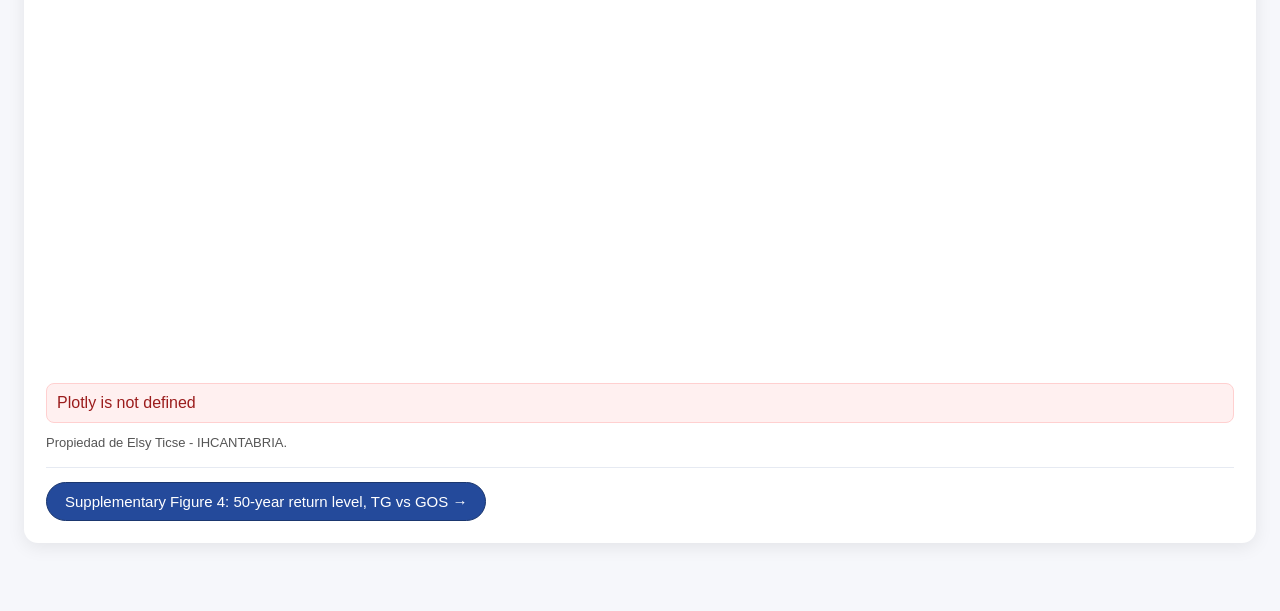
==== commit 26d454a6: "edit descriptions" ====
--- a/index.html
+++ b/index.html
@@ -48,7 +48,7 @@
       <h2>2. METODOLOGY -> 2.1 Modelling Approach</h2>
 
       <p class="figure-caption">
-        Figure 1. Bathymetry of the Global Ocean Surge (GOS) domain. Colour shading indicates depth (m). Triangles indicate 216 tide-gauge stations used for validation, including the tide-gauges groups identified in the legend and used in Figure 3.
+        Figure 1: Bathymetry of the Global Ocean Surge (GOS) domain. Colour shading indicates depth (m). Triangles indicate 216 tide-gauge stations used for validation, including the tide-gauges groups identified in the legend and used in Figure 3.
       </p>
 
       <div class="figure-image-panel">
@@ -79,7 +79,7 @@
       <h2>2. METODOLOGY -> 2.2 Radiational Tides Filtering</h2>
 
       <p class="figure-caption">
-        Figure 2: (a) Spectral power derived from 1,099 points worldwide, every 8° and 216 locations tide-gauge stations (b)Histograms of the ten highest-energy peaks within the semidiurnal, diurnal, and terdiurnal bands, respectively. The bin width is approximately 3 minutes. 
+        Figure 2: (a) Spectral power derived from 1,099 every 8&deg;, GOS grid points worldwide and 216 locations tide-gauge stations (b)Histograms of the ten highest-energy peaks within the semidiurnal, diurnal, and terdiurnal bands, respectively. The bin width is approximately 3 minutes.
       </p>
 
       <!-- Tres subpaneles a la vez, misma estructura que la Figura 3:
@@ -129,7 +129,7 @@
       <h2>2. METODOLOGY -> 2.2 Radiational Tide Filtering</h2>
 
       <p class="figure-caption">
-        Figure 3. Time series of the raw simulated data from 18 tide-gauges locations in four regions historically identified as storm surge hotspots (Bernier et al., 2024). (a)USA Group, (b)EU Group, (c)ASIA Group, (d)AUSTR Group. The locations are shown in colours in Figure 1. Panels at the right of time series display their corresponding power spectra for both the observational data (tide gauges, shown in grey) and the raw simulated data (colored lines).
+        Figure 3: Time series of the direct model output from 18 tide-gauges locations in four regions historically identified as storm surge hotspots (Bernier et al., 2024). (a)USA Group, (b)EU Group, (c)ASIA Group, (d)AUSTR Group. The locations are shown in colours in Figure 1. Panels at the right of time series display their corresponding power spectra for both the observational data (tide gauges, shown in grey) and the model output (colored lines).
       </p>
 
       <div class="controls">
@@ -188,8 +188,7 @@
       <h2>2. METODOLOGY -> 2.4 Extreme Value Analysis </h2>
 
       <p class="figure-caption">
-        <span class="draft-tag">[borrador, pendiente de revision]</span>
-        Figure 4. Monthly maxima from the GOS dataset (MM-GOS, grey squares) at three tide-gauge locations, with the month-dependent 50-year return level (red dotted) and the year-integrated 50-year return level (blue dash-dot).
+        Figure 4: Monthly storm surge maxima from the GOS (square marks, MM-GOS), the 50-year return levels (in meters) at three coastal locations with contrasting seasonal patterns: (a) Charleston (USA) (b) Gij&oacute;n (Spain) and (c) Naha (Japan). Red dotted lines indicate the time-dependent 50-year return level, while blue dash-dotted horizontal lines represent the integrated annual 50-year return level.
       </p>
 
       <!-- Los tres paneles se dibujan en una sola fila dentro del mismo
@@ -221,7 +220,7 @@
       <h2>3. THE GOS DATASET EVALUATION</h2>
 
       <p class="figure-caption">
-        Figure 5. (a) Coastal worldwide scatter plot showing the dominant frequency (expressed as period in hours) of the highest-energy peak derived from power spectral density analysis. Line thickness represents the normalised amplitude corresponding to the highest-energy frequency. (b) Global map showing the spatial distribution of normalised amplitudes for the dominant highest-energy frequency sampled on a 1º x 1º grid.
+        Figure 5. (a) Coastal worldwide dominant frequency (expressed as period in hours) of the highest-energy peak derived from power spectral density analysis. Mark size represents the normalised amplitude corresponding to the highest-energy frequency. (b) Global ocean surface showing the spatial distribution of normalised amplitudes for the dominant highest-energy frequency sampled on a 1&deg; x 1&deg; grid.
       </p>
 
       <div class="controls">
@@ -269,7 +268,7 @@
       <h2>3. THE GOS DATASET EVALUATION</h2>
 
       <p class="figure-caption">
-        Figure 6. Validation statistics of the GOS dataset, computed at model grid points nearest to 216 tide-gauge stations. (a) Pearson correlation coefficient (r); (b) bias (cm); (c) root-mean-square error (RMSE, cm); (d) percentile-based normalised RMSE (NRMSEprct}, %); and (e) normalised bias (NBias). The inset box provides overall summary statistics for each metric, where the overline denotes the mean, vertical bars denote the absolute value, and p+ and p- represent the percentage of locations with positive and negative values, respectively.
+        Figure 6. Validation statistics of the GOS dataset, computed at model grid points nearest to 216 tide-gauge stations. (a) Pearson correlation coefficient (r); (b) bias (cm); (c) root-mean-square error (RMSE, cm); (d) percentile-based normalised RMSE (NRMSE<sub>prct</sub>, %); and (e) normalised bias (NBias). The inset box provides overall summary statistics for each metric, where the overline denotes the mean, vertical bars denote the absolute value, and p+ and p- represent the percentage of locations with positive and negative values, respectively.
       </p>
 
       <div class="controls">
@@ -308,7 +307,7 @@
            selector y del pie se quito su clausula. El texto que queda es el
            original de la autora. -->
       <p class="figure-caption">
-        Figure 7. Maximum Absolute Error (MAE, cm) between simulated and observed mean annual surge maxima at tide gauge stations, defined in Eq. (3)
+        Figure 7: Maximum Absolute Error (MAE<sub>An</sub>, cm, as defined in Eq. (3)) estimated from the simulated and observed annual surge maxima at the tide gauge stations.
       </p>
 
       <div class="stats" id="fig7-stats"></div>
@@ -336,7 +335,7 @@
       <h2>4. EXTREME STORM SURGE</h2>
 
       <p class="figure-caption">
-        Figure 8. Estimated shape parameter (&phi;<sub>0</sub>) of GEV non-stationary for the coastal GOS dataset grid points.
+        Figure 8: Estimated shape parameter (&xi;) of GEV non-stationary for the coastal GOS dataset grid points.
       </p>
 
       <div class="stats" id="fig8-stats"></div>
@@ -361,7 +360,7 @@
       <h2>4. EXTREME STORM SURGE</h2>
 
       <p class="figure-caption">
-        Figure 9:(a) Integrated 50-year return level of storm surges derived from the GOS dataset (m). (b) Intra-annual variability of the 50-year return level; colours indicate the month with the highest probability of occurrence of the largest extremes, while line thickness represents the amplitude of the seasonal curve at each grid point.
+        Figure 9: (a) Integrated 50-year return level of storm surges derived from the GOS dataset (m). (b) Intra-annual variability of the 50-year return level; colours indicate the month with the highest probability of occurrence of the largest extremes, while the size of the marks represents the amplitude of the seasonal curve at each grid point.
       </p>
 
       <div class="controls">
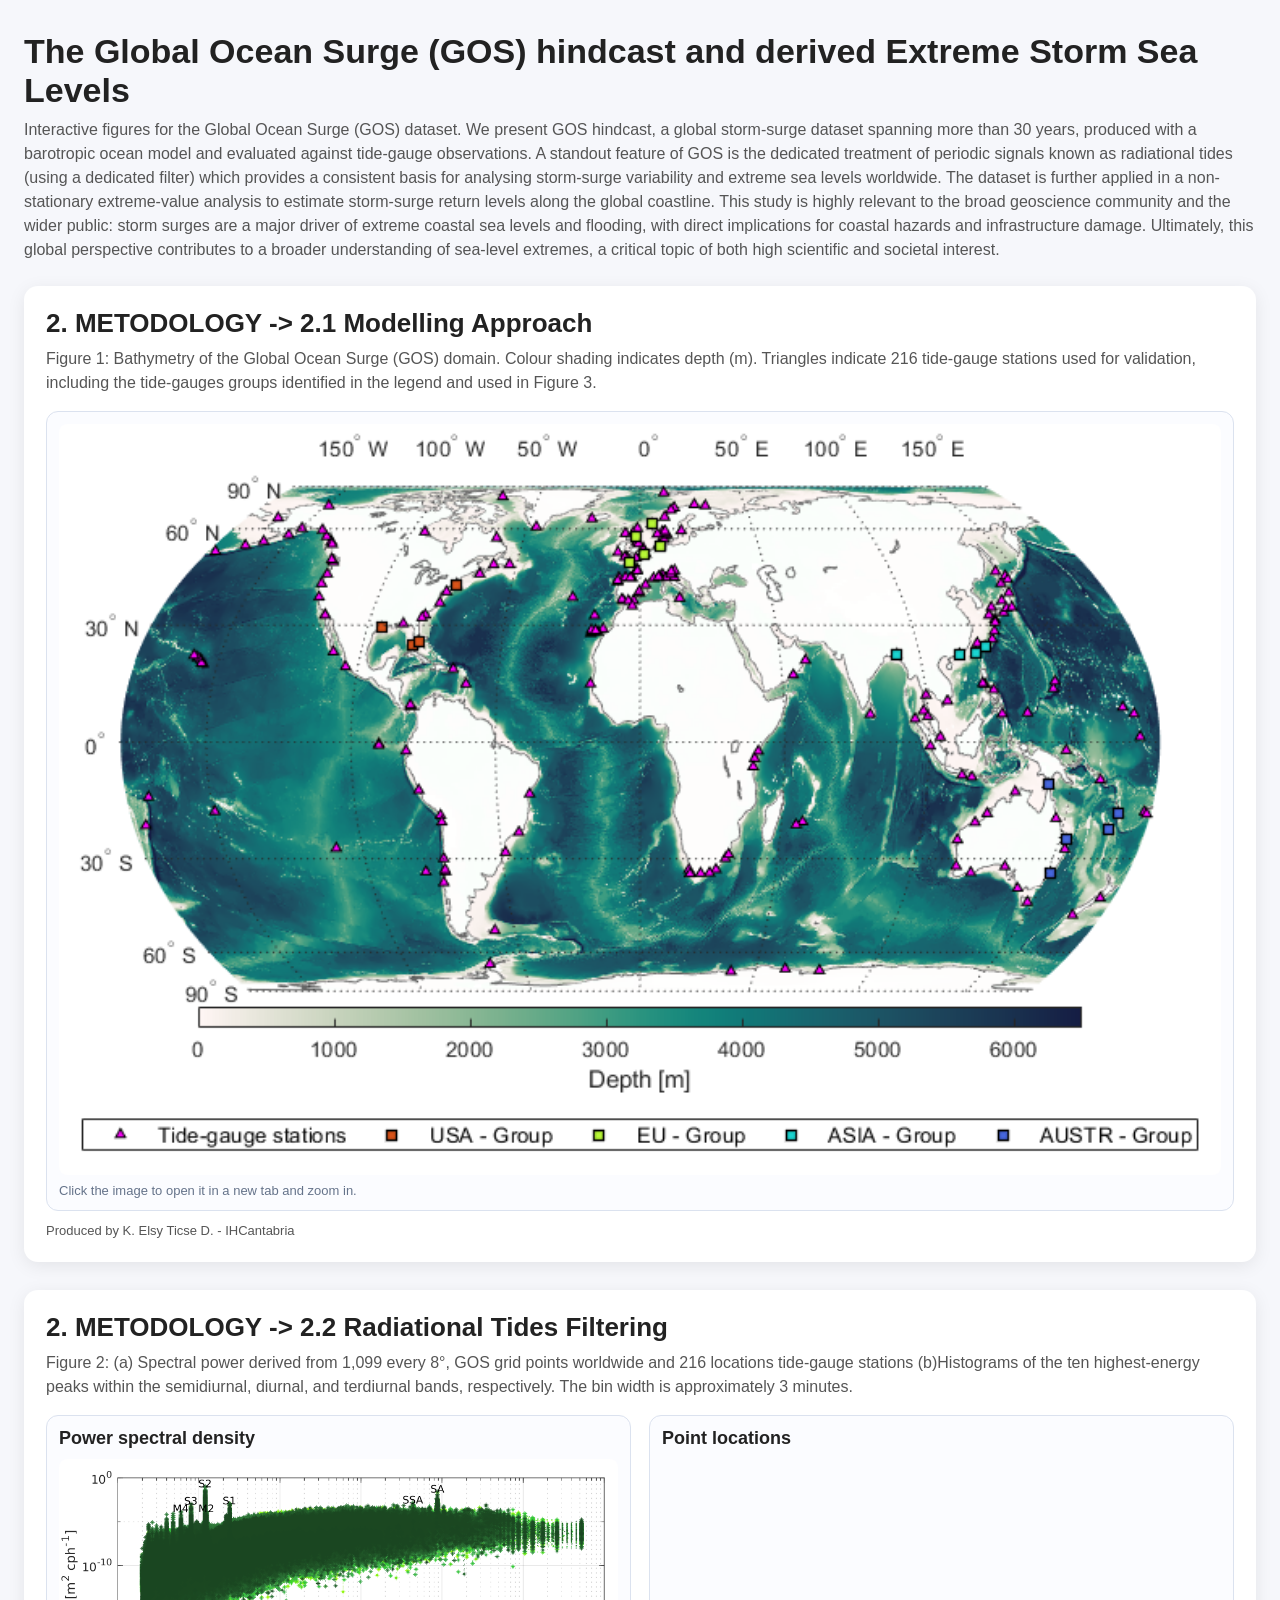
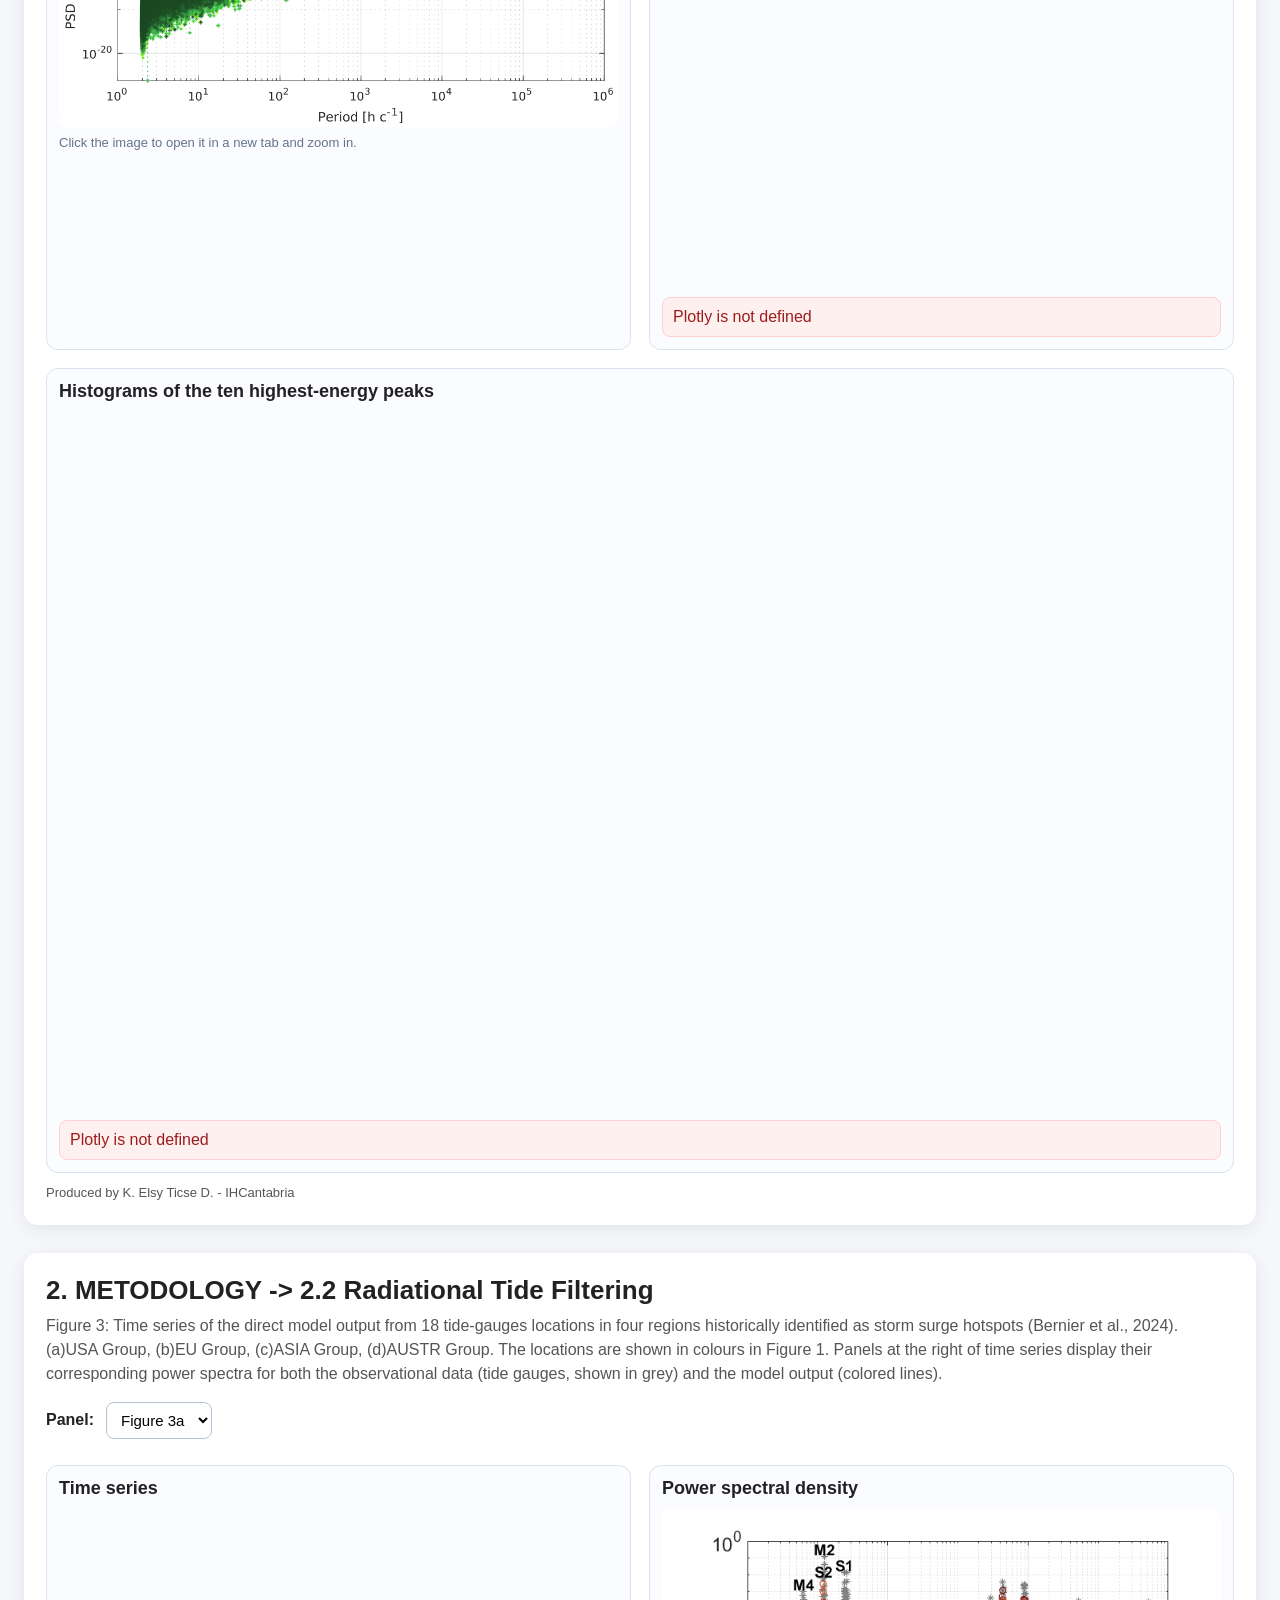
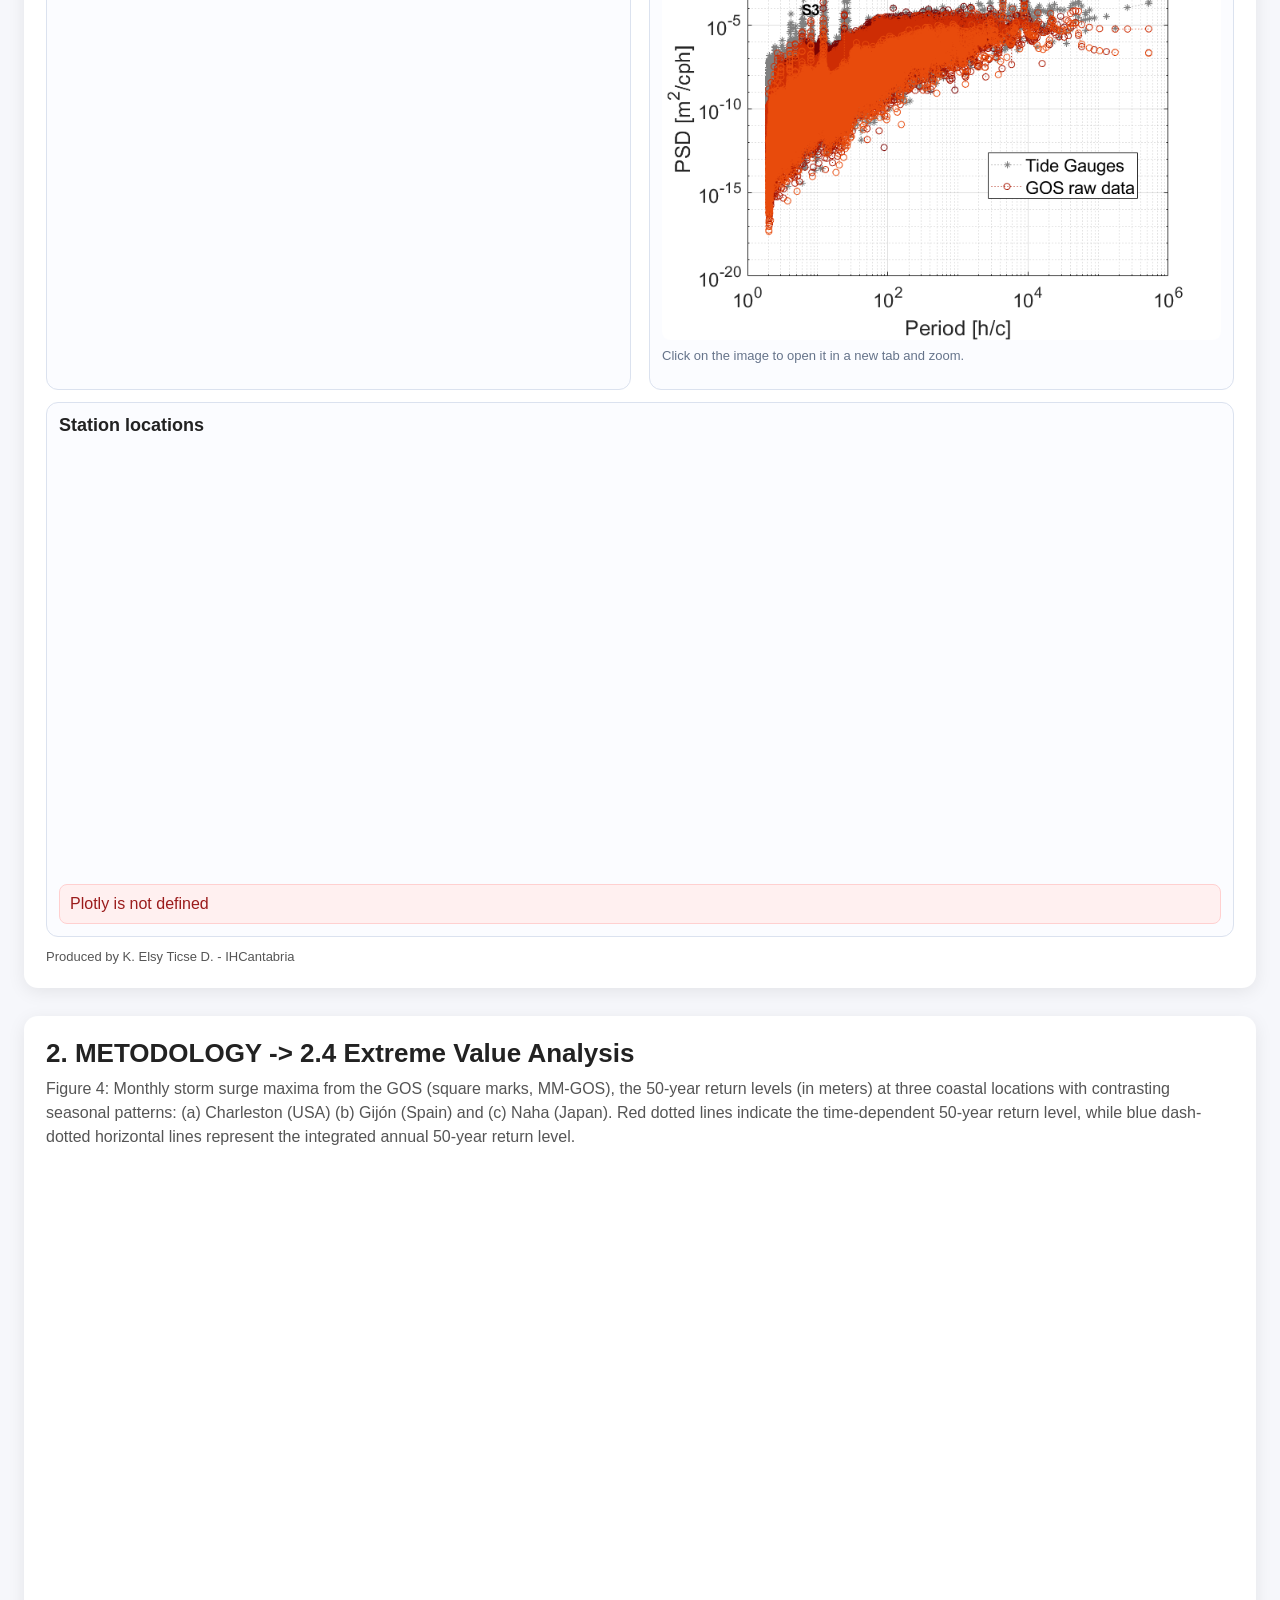
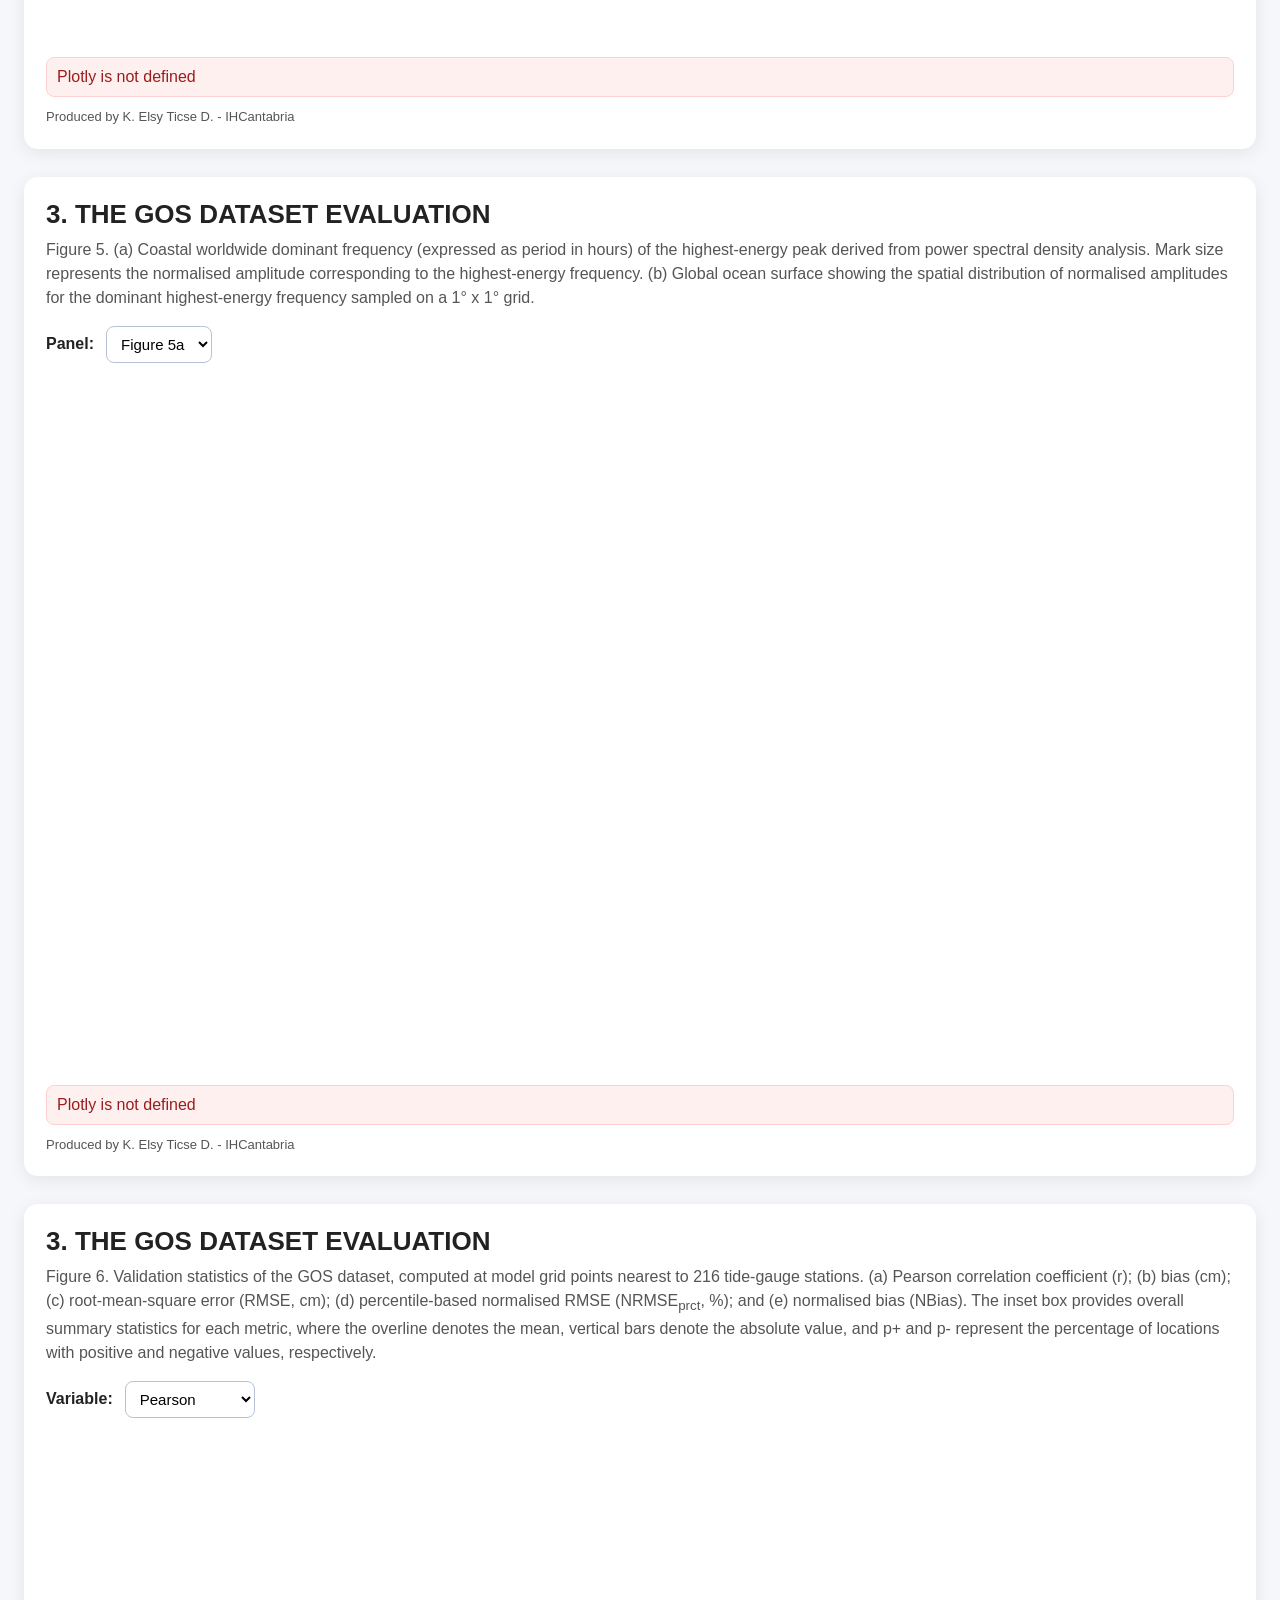
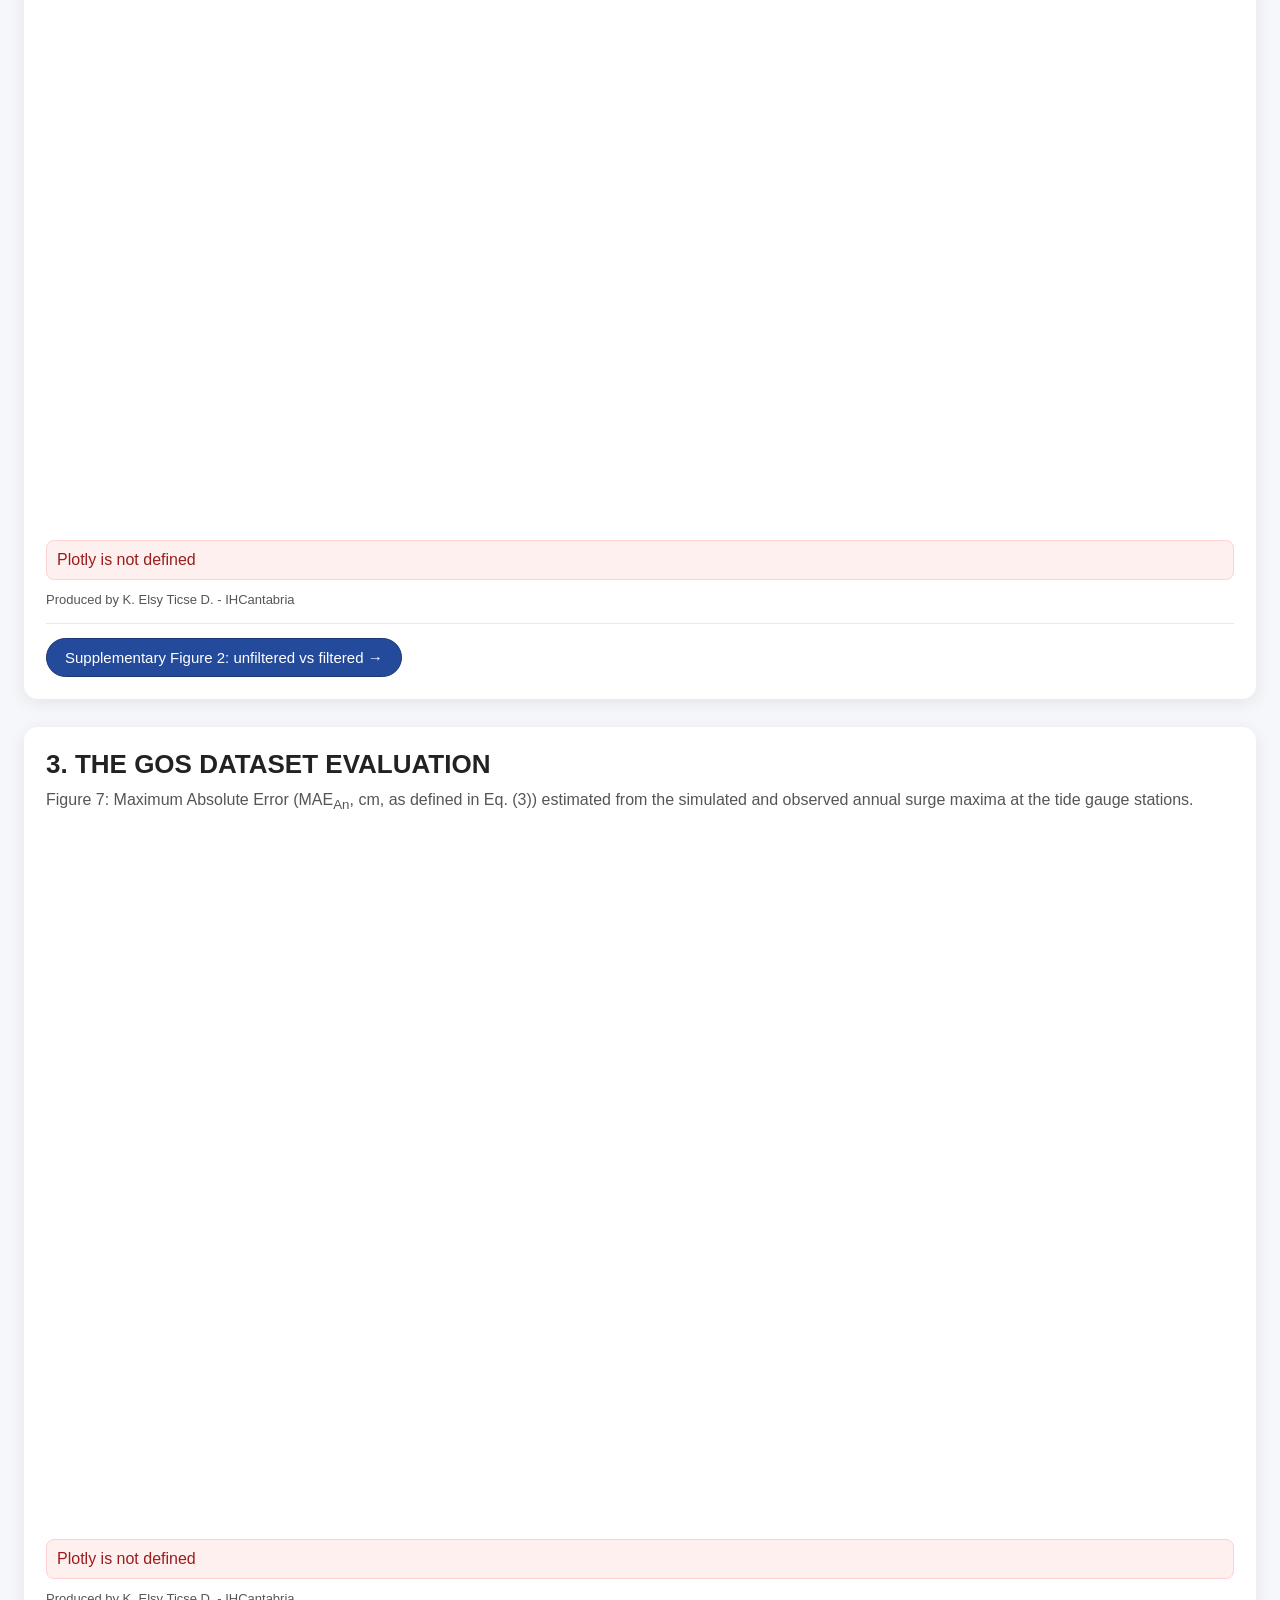
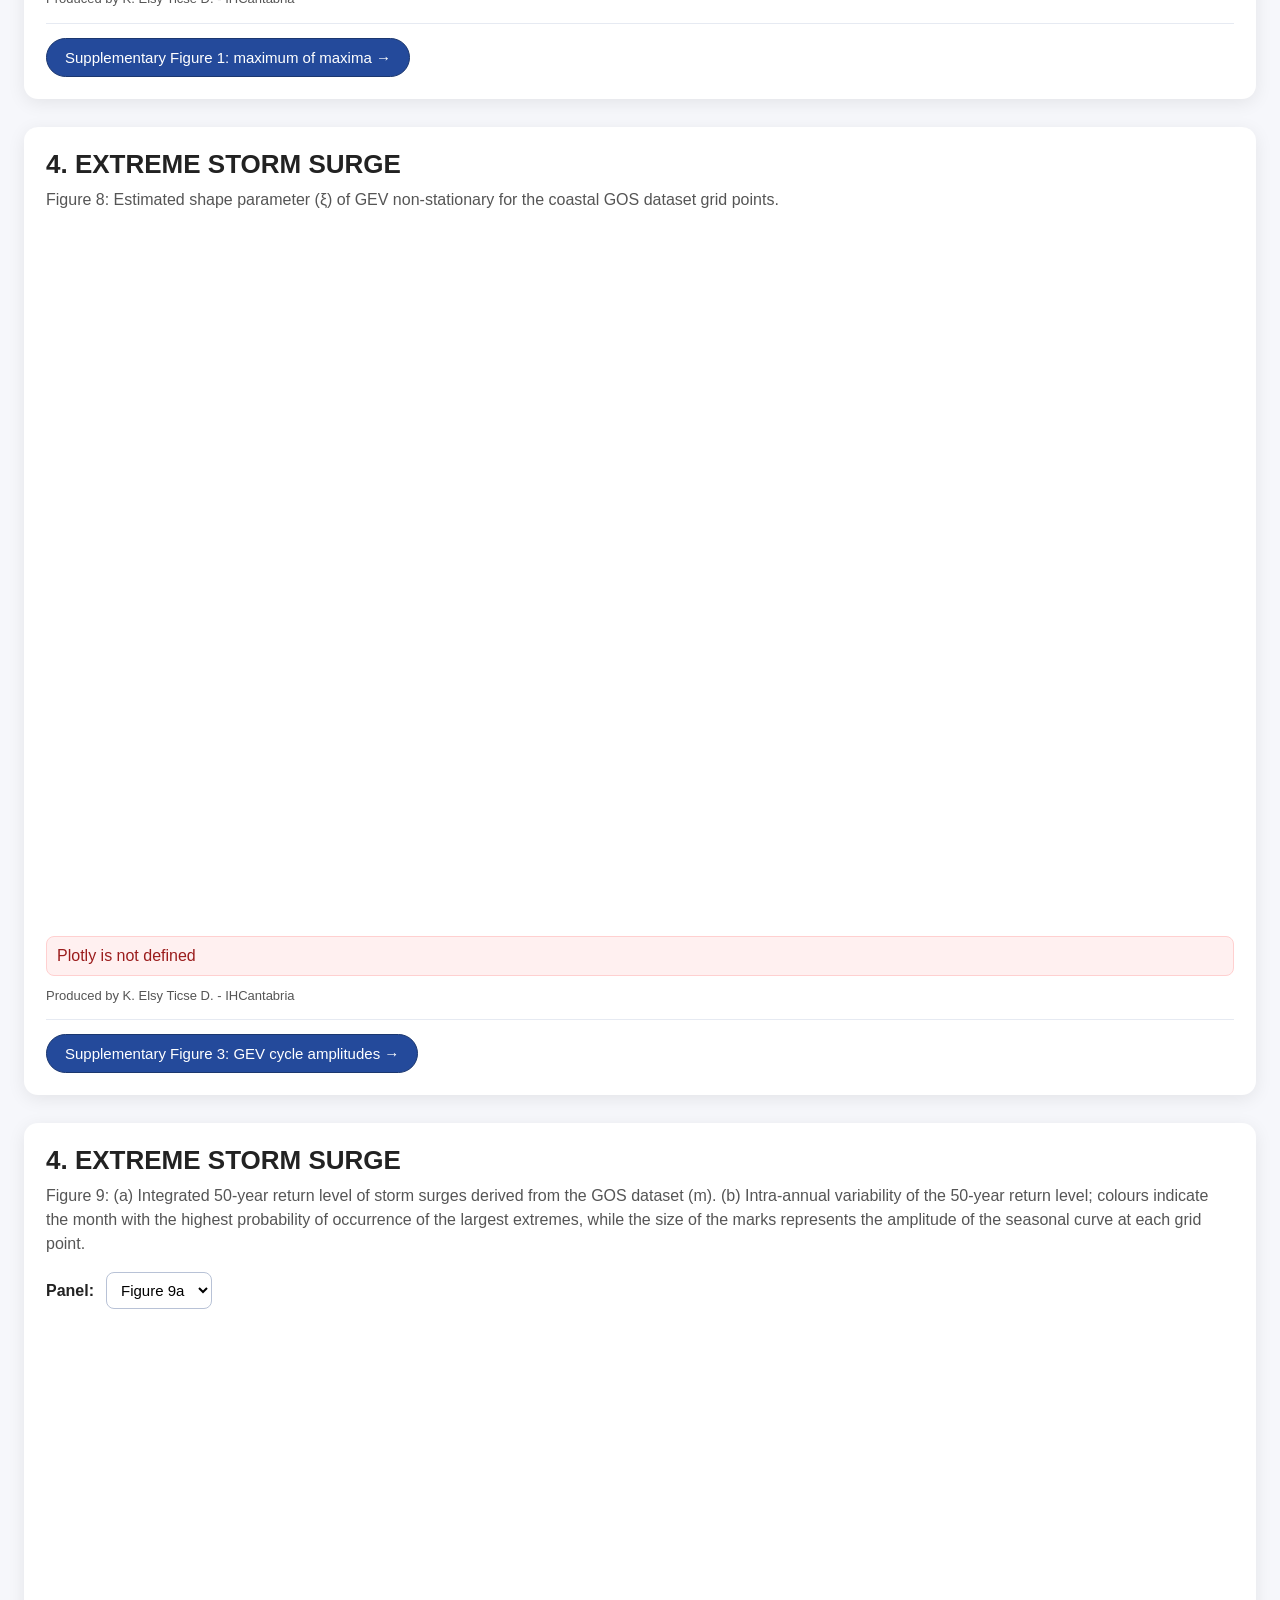
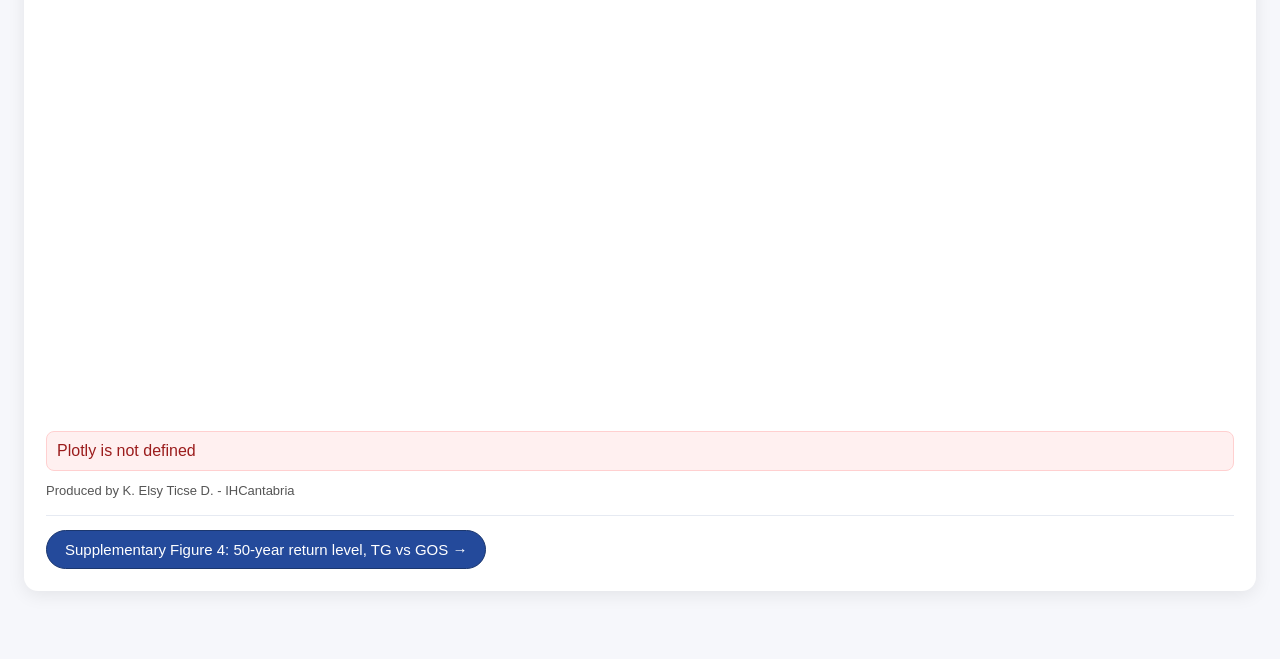
==== commit c3be72c2: "edit descriptions" ====
--- a/index.html
+++ b/index.html
@@ -17,8 +17,7 @@
   <header class="page-header">
     <h1>The Global Ocean Surge (GOS) hindcast and derived Extreme Storm Sea Levels</h1>
     <p>
-      Interactive visualisation of figures for the GOS dataset.
-      We present GOS, a global ocean storm-surge dataset spanning more than 30 years (1993–2024), produced with a barotropic ocean model and evaluated against tide-gauge observations. GOS includes a dedicated treatment of periodic signals known as radiational tides and provides a consistent basis for analysing storm-surge variability and extreme sea levels worldwide. GOS is further applied in an extreme-value analysis to estimate storm-surge return levels worldwide.
+      Interactive figures for the Global Ocean Surge (GOS) dataset. We present GOS hindcast, a global storm-surge dataset spanning more than 30 years, produced with a barotropic ocean model and evaluated against tide-gauge observations. A standout feature of GOS is the dedicated treatment of periodic signals known as radiational tides (using a dedicated filter) which provides a consistent basis for analysing storm-surge variability and extreme sea levels worldwide. The dataset is further applied in a non-stationary extreme-value analysis to estimate storm-surge return levels along the global coastline. This study is highly relevant to the broad geoscience community and the wider public: storm surges are a major driver of extreme coastal sea levels and flooding, with direct implications for coastal hazards and infrastructure damage. Ultimately, this global perspective contributes to a broader understanding of sea-level extremes, a critical topic of both high scientific and societal interest.
     </p>
 
     <!-- Boton de SurgeMIP retirado por ahora; para recuperarlo basta con
@@ -67,7 +66,7 @@
       </div>
 
       <div class="figure-note">
-        Propiedad de Elsy Ticse - IHCANTABRIA
+        Produced by K. Elsy Ticse D. - IHCantabria
       </div>
     </section>
 
@@ -118,7 +117,7 @@
       </div>
 
       <div class="figure-note" id="fig2-note">
-        Propiedad de Elsy Ticse - IHCANTABRIA
+        Produced by K. Elsy Ticse D. - IHCantabria
       </div>
     </section>
 
@@ -174,7 +173,7 @@
       </div>
 
       <div class="figure-note">
-        Propiedad de Elsy Ticse - IHCANTABRIA.
+        Produced by K. Elsy Ticse D. - IHCantabria
       </div>
     </section>
 
@@ -206,7 +205,7 @@
       <div id="fig4-error" class="error"></div>
 
       <div class="figure-note">
-        Propiedad de Elsy Ticse - IHCANTABRIA
+        Produced by K. Elsy Ticse D. - IHCantabria
       </div>
     </section>
 
@@ -257,7 +256,7 @@
       </div>
 
       <div class="figure-note">
-        Propiedad de Elsy Ticse - IHCANTABRIA.
+        Produced by K. Elsy Ticse D. - IHCantabria
       </div>
     </section>
 
@@ -287,7 +286,7 @@
       <div id="fig6-error" class="error"></div>
 
       <div class="figure-note">
-        Propiedad de Elsy Ticse - IHCANTABRIA
+        Produced by K. Elsy Ticse D. - IHCantabria
       </div>
 
       <nav class="figure-nav">
@@ -315,7 +314,7 @@
       <div id="fig7-error" class="error"></div>
 
       <div class="figure-note">
-        Propiedad de Elsy Ticse - IHCANTABRIA.
+        Produced by K. Elsy Ticse D. - IHCantabria
       </div>
 
       <nav class="figure-nav">
@@ -343,7 +342,7 @@
       <div id="fig8-error" class="error"></div>
 
       <div class="figure-note">
-        Propiedad de Elsy Ticse - IHCANTABRIA
+        Produced by K. Elsy Ticse D. - IHCantabria
       </div>
 
       <nav class="figure-nav">
@@ -376,7 +375,7 @@
       <div id="fig9-error" class="error"></div>
 
       <div class="figure-note">
-        Propiedad de Elsy Ticse - IHCANTABRIA.
+        Produced by K. Elsy Ticse D. - IHCantabria
       </div>
 
       <nav class="figure-nav">
